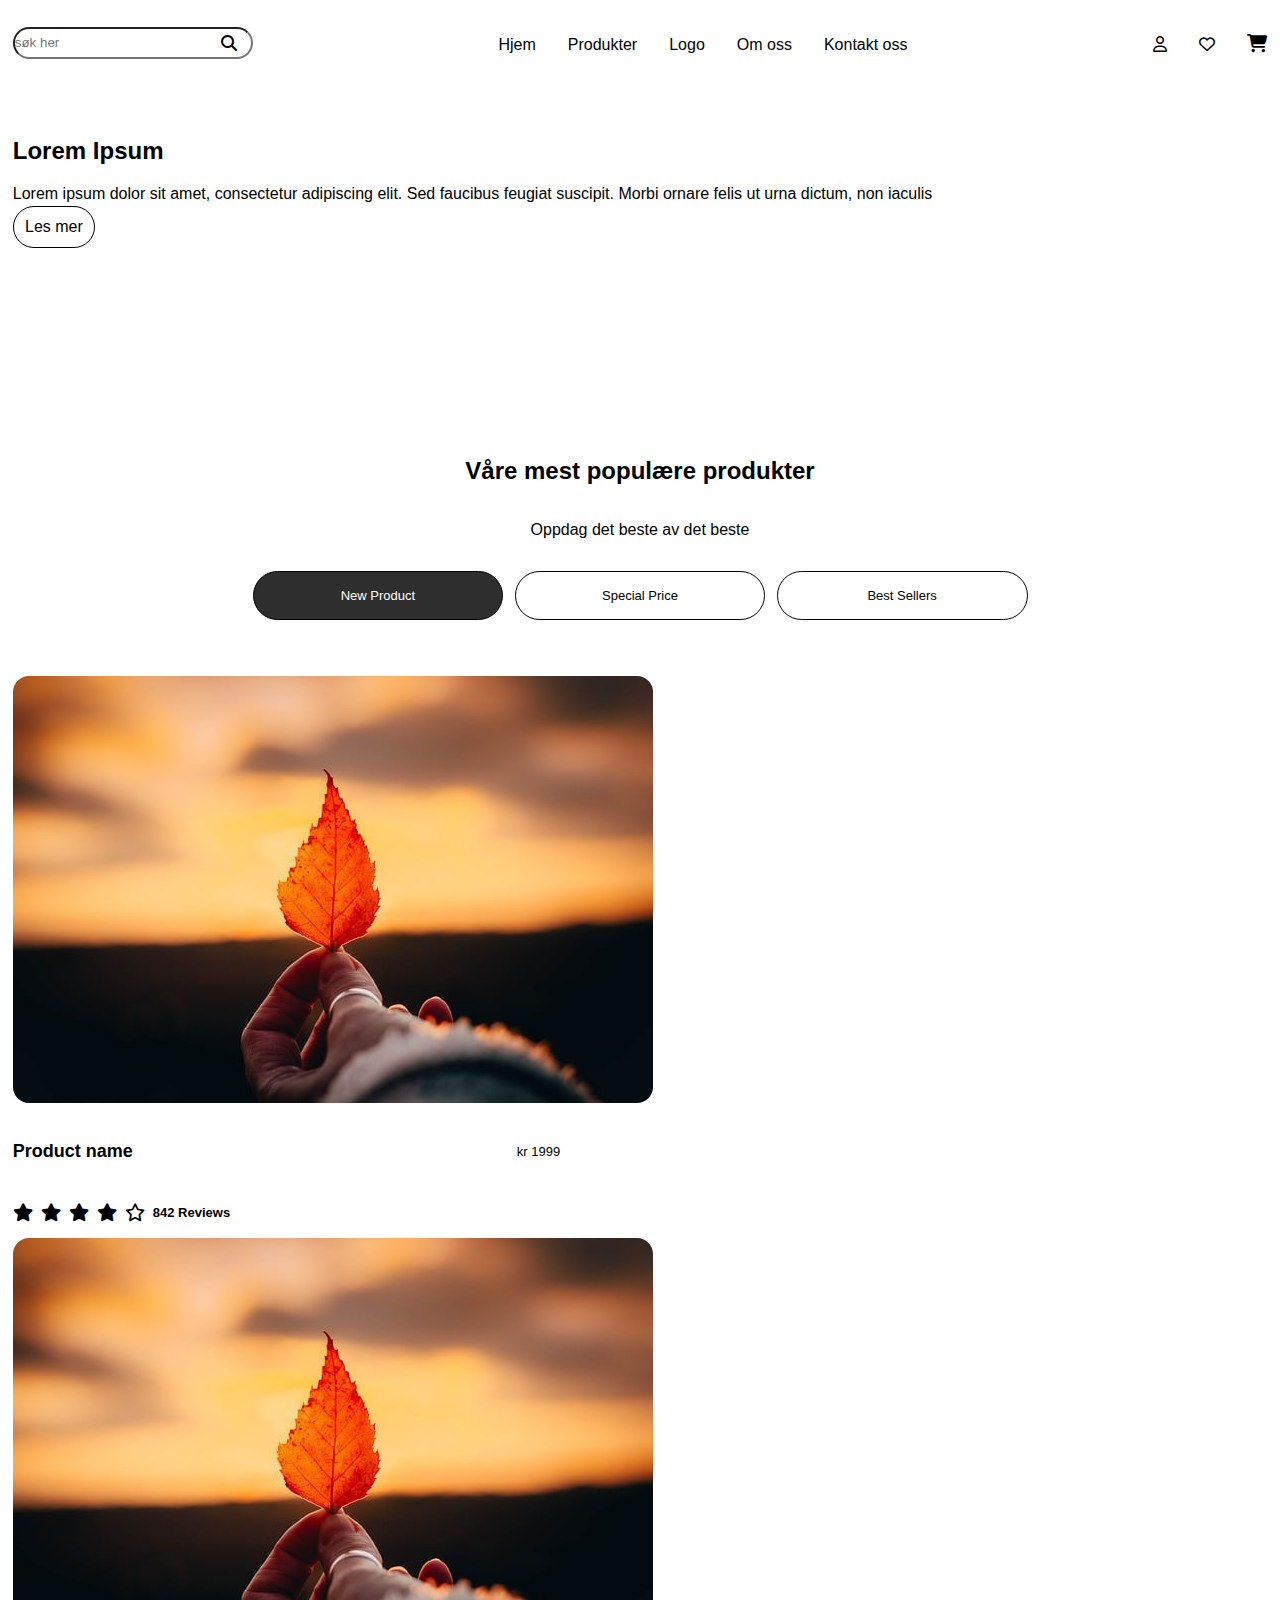
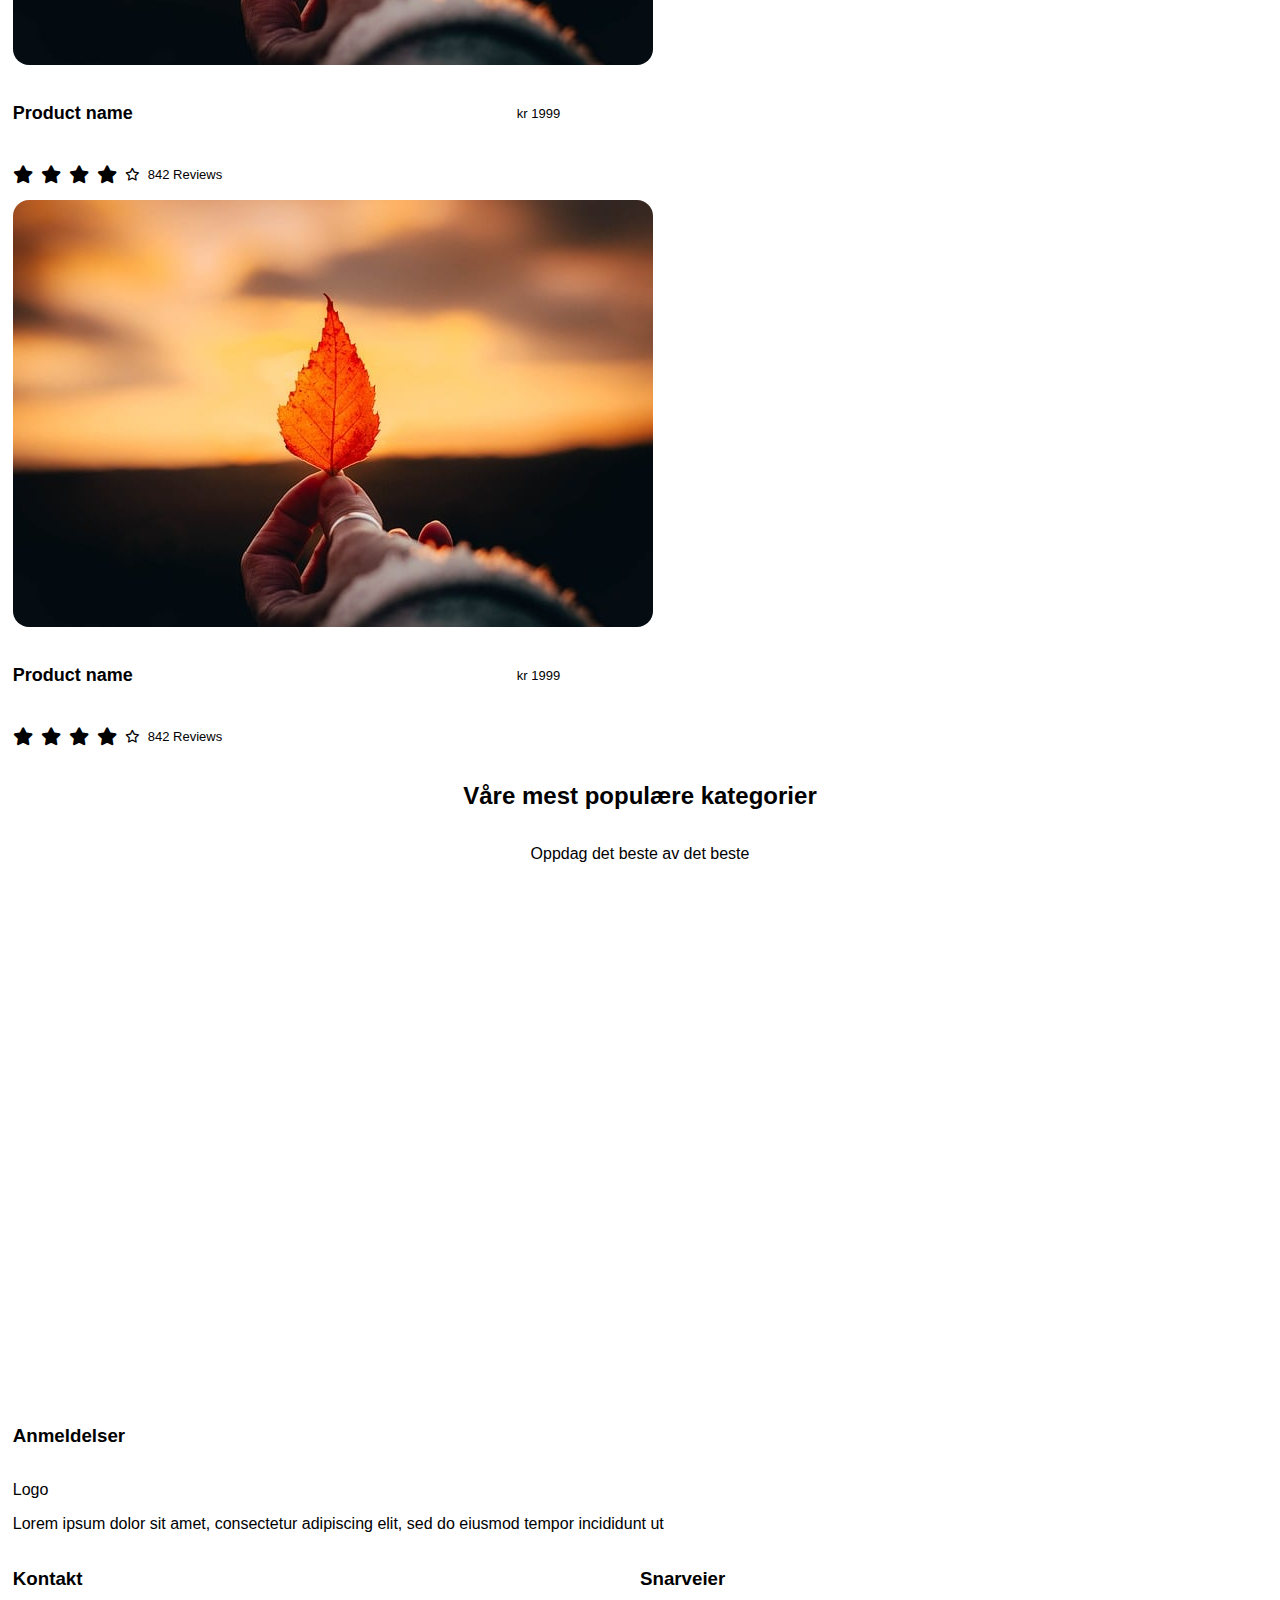
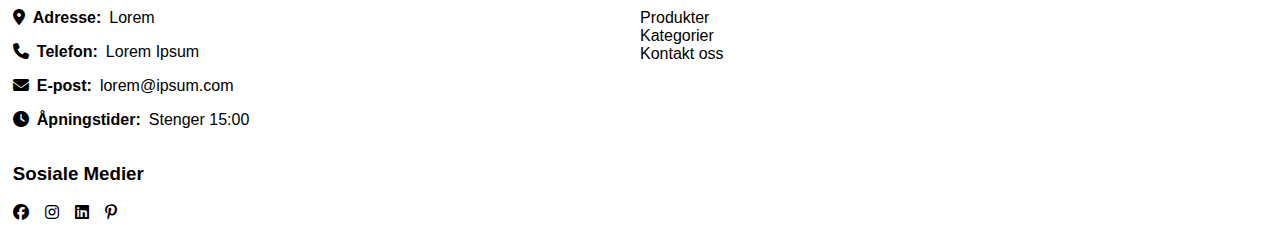
==== index.html @ 6f34252c "dag5" ====
<!DOCTYPE html>
<html lang="en">
    <head>
        <meta charset="UTF-8">
        <meta name="viewport" content="width=device-width, intial-scale=1.0">
        <link rel="stylesheet" href="https://necolas.github.io/normalize.css/8.0.1/normalize.css" type="text/css">
        <link rel="stylesheet" href="ikoner/css/solid.css">
        <link rel="stylesheet" href="ikoner/css/regular.css">
        <link rel="stylesheet" href="ikoner/css/fontawesome.css">
        <link rel="stylesheet" href="ikoner/css/brands.css">
        <link rel="stylesheet" href="css/css.css" type="text/css">
        <title>Lorem Slipsum</title>
    </head>

    <body>
        
            <header>
                <nav>
                    <form>
                        <label>
                            <i class="fa-solid fa-magnifying-glass"></i>
                            <input type="search" placeholder="søk her" id="search">
                        </label>
                    </form>
                    <ul>
                        <li>
                            <a href="index.html">Hjem</a>
                        </li>
                        <li>
                            <a href="product.html">Produkter</a>
                        </li>
                        <li>
                            <a class="logo" href="#">Logo</a>
                        </li>
                        <li>
                            <a href="footer">Om oss</a>
                        </li>
                        <li>
                            <a href="#">Kontakt oss</a>
                        </li>
                    </ul>
                    <ul id="nav-icons">
                        <li><i class="fa-regular fa-user"></i></li>
                        <li><i class="fa-regular fa-heart"></i></li>
                        <li><a href="cart.html"><i id="cart" class="fa-solid fa-cart-shopping"></i></a></li>
                    </ul>
                </nav>
             </header>
            
            <main>
                <section id="banner">
                    <div class="scroll-container">
                        
                        <article id="slider1">
                            <h2>Lorem Ipsum</h2>
                            <p>
                                Lorem ipsum dolor sit amet, consectetur adipiscing elit. Sed faucibus feugiat suscipit. Morbi ornare felis ut urna dictum, non iaculis 
                                
                            </p>
                            <a href="#">Les mer</a>
                        </article>

                        <article id="slider2">
                            <h2>Lorem Ipsum</h2>
                            <p>
                                Lorem ipsum dolor sit amet, consectetur adipiscing elit. Sed faucibus feugiat suscipit. Morbi ornare felis ut urna dictum, non iaculis 
                                
                            </p>
                        </article>

                        
                        <article id="slider3">
                            <h2>Lorem Ipsum</h2>
                            <p>
                                Lorem ipsum dolor sit amet, consectetur adipiscing elit. Sed faucibus feugiat suscipit. Morbi ornare felis ut urna dictum, non iaculis 
                                
                            </p>
                        </article>
                        
                    </div>
                </section>
                    
                        <section id="produkter">
                            <header>
                            <h2>Våre mest populære produkter</h2>
                            <p>Oppdag det beste av det beste</p>
                            
                            <ul>
                                <li id="new-product">New Product</li>
                                <li>Special Price</li>
                                <li>Best Sellers</li>
                        </ul>
                    </header>
                    <article class="product-card">
                        <img src="bilder\leaf.jpg" alt="new product category">
                        <ul class="product-info">
                            <ul class="name-price">
                                <li>
                                    <h3>Product name</h3>
                                </li>
                                <li id="price">
                                    kr 1999
                                </li>
                            </ul>
                            <ul>
                                <li><i class="fa-solid fa-star"></i></li>
                                <li><i class="fa-solid fa-star"></i></li>
                                <li><i class="fa-solid fa-star"></i></li>
                                <li><i class="fa-solid fa-star"></i></li>
                                <li><i class="fa-regular fa-star"></i></li>
                                <li class="bold">842 Reviews</li>
                            </ul>
                           
                        </ul>
                    </article>

                    <article class="product-card">
                        <img src="bilder\leaf.jpg" alt="new product category">
                        <ul class="product-info">
                            <ul class="name-price">
                                <li>
                                    <h3>Product name</h3>
                                </li>
                                <li class="price">
                                    kr 1999
                                </li>
                            </ul>
                            <ul>
                                <li><i class="fa-solid fa-star"></i></li>
                                <li><i class="fa-solid fa-star"></i></li>
                                <li><i class="fa-solid fa-star"></i></li>
                                <li><i class="fa-solid fa-star"></i></li>
                                <li class="fa-regular fa-star"></li>
                                <li>842 Reviews</li>
                            </ul>
                           
                        </ul>
                    </article>
                    <article class="product-card">
                        <img src="bilder\leaf.jpg" alt="new product category">
                        <ul class="product-info">
                            <ul class="name-price">
                                <li>
                                    <h3>Product name</h3>
                                </li>
                                <li>
                                    kr 1999
                                </li>
                            </ul>
                            <ul>
                                <li><i class="fa-solid fa-star"></i></li>
                                <li><i class="fa-solid fa-star"></i></li>
                                <li><i class="fa-solid fa-star"></i></li>
                                <li><i class="fa-solid fa-star"></i></li>
                                <li class="fa-regular fa-star"></li>
                                <li>842 Reviews</li>
                            </ul>
                           
                        </ul>
                    </article>


                </section>

             
            </section>

            


                <section id="kategorier">
                    <h2>Våre mest populære kategorier</h2>
                    <p>Oppdag det beste av det beste</p>
                    
                    <article id="category1">
                        <h3>CATEGORY1</h3>
                    </article>
                        
                    <article id="category2">
                        <h3>CATEGORY2</h3>
                    </article>
                        
                    <article id="category3">
                        <h3>CATEGORY3</h3> 
                    </article>
                    
                    <article id="category4">
                        <h3>CATEGORY4</h3>
                    </article>

                    
                        
                    <article id="category5">
                        <h3>CATEGORY5</h3>
                    </article>


                </section>
            </main>
            
            <aside id="Anmeldelser">
                <h3>Anmeldelser</h3>
                
            </aside>


            <footer  id="footer">
                <section class="logo">
                    <p >Logo</p>
                    <p>Lorem ipsum dolor sit amet, consectetur adipiscing elit, sed do eiusmod tempor incididunt ut</p>
                </section>


                <section id="tilgang">
                    <h3>Kontakt</h3>
                    <ul>
                        <li><i class="fa-solid fa-location-dot"></i></li>
                        <li class="bold">Adresse:</li>
                        <li>Lorem</li>
                    </ul>
                    
                    
                    <ul>
                        <li><i class="fa-solid fa-phone"></i></li>
                        <li class="bold">Telefon:</li>
                        <li>Lorem Ipsum</li>
                    </ul>

                    <ul>
                        <li><i class="fa-solid fa-envelope"></i></li>
                        <li class="bold">E-post:</li>
                        <li>lorem@ipsum.com</li>
                    </ul>
                    
                    <ul>
                        <li><i class="fa-solid fa-clock"></i></li>
                        <li class="bold">Åpningstider:</li>
                        <li>Stenger 15:00</li>
                    </ul>
                </section>
                    
                
            

                <section>
                    <h3>Snarveier</h3>
                    <ul>
                        <li>Produkter</li>
                        <li>Kategorier</li>
                        <li>Kontakt oss</li>
                    </ul>
                </section>
                





                <section id="some">
                    <h3>Sosiale Medier</h3>
                    <ul>
                        <li><i class="fa-brands fa-facebook"></i></li>
                        <li><i class="fa-brands fa-instagram"></i></li>
                        <li><i class="fa-brands fa-linkedin"></i></li>
                        <li><i class="fa-brands fa-pinterest-p"></i></li>
                    </ul>
                </section>
            </footer>
        
    </body>


</html>
---- ikoner/css/solid.css ----
/*!
 * Font Awesome Free 6.6.0 by @fontawesome - https://fontawesome.com
 * License - https://fontawesome.com/license/free (Icons: CC BY 4.0, Fonts: SIL OFL 1.1, Code: MIT License)
 * Copyright 2024 Fonticons, Inc.
 */
:root, :host {
  --fa-style-family-classic: "Font Awesome 6 Free";
  --fa-font-solid: normal 900 1em/1 "Font Awesome 6 Free";
}

@font-face {
  font-family: "Font Awesome 6 Free";
  font-style: normal;
  font-weight: 900;
  font-display: block;
  src: url("../webfonts/fa-solid-900.woff2") format("woff2"), url("../webfonts/fa-solid-900.ttf") format("truetype");
}
.fas,
.fa-solid {
  font-weight: 900;
}/*# sourceMappingURL=solid.css.map */
---- ikoner/css/regular.css ----
/*!
 * Font Awesome Free 6.6.0 by @fontawesome - https://fontawesome.com
 * License - https://fontawesome.com/license/free (Icons: CC BY 4.0, Fonts: SIL OFL 1.1, Code: MIT License)
 * Copyright 2024 Fonticons, Inc.
 */
:root, :host {
  --fa-style-family-classic: "Font Awesome 6 Free";
  --fa-font-regular: normal 400 1em/1 "Font Awesome 6 Free";
}

@font-face {
  font-family: "Font Awesome 6 Free";
  font-style: normal;
  font-weight: 400;
  font-display: block;
  src: url("../webfonts/fa-regular-400.woff2") format("woff2"), url("../webfonts/fa-regular-400.ttf") format("truetype");
}
.far,
.fa-regular {
  font-weight: 400;
}/*# sourceMappingURL=regular.css.map */
---- ikoner/css/brands.css ----
/*!
 * Font Awesome Free 6.6.0 by @fontawesome - https://fontawesome.com
 * License - https://fontawesome.com/license/free (Icons: CC BY 4.0, Fonts: SIL OFL 1.1, Code: MIT License)
 * Copyright 2024 Fonticons, Inc.
 */
:root, :host {
  --fa-style-family-brands: "Font Awesome 6 Brands";
  --fa-font-brands: normal 400 1em/1 "Font Awesome 6 Brands";
}

@font-face {
  font-family: "Font Awesome 6 Brands";
  font-style: normal;
  font-weight: 400;
  font-display: block;
  src: url("../webfonts/fa-brands-400.woff2") format("woff2"), url("../webfonts/fa-brands-400.ttf") format("truetype");
}
.fab,
.fa-brands {
  font-weight: 400;
}

.fa-monero:before {
  content: "\f3d0";
}

.fa-hooli:before {
  content: "\f427";
}

.fa-yelp:before {
  content: "\f1e9";
}

.fa-cc-visa:before {
  content: "\f1f0";
}

.fa-lastfm:before {
  content: "\f202";
}

.fa-shopware:before {
  content: "\f5b5";
}

.fa-creative-commons-nc:before {
  content: "\f4e8";
}

.fa-aws:before {
  content: "\f375";
}

.fa-redhat:before {
  content: "\f7bc";
}

.fa-yoast:before {
  content: "\f2b1";
}

.fa-cloudflare:before {
  content: "\e07d";
}

.fa-ups:before {
  content: "\f7e0";
}

.fa-pixiv:before {
  content: "\e640";
}

.fa-wpexplorer:before {
  content: "\f2de";
}

.fa-dyalog:before {
  content: "\f399";
}

.fa-bity:before {
  content: "\f37a";
}

.fa-stackpath:before {
  content: "\f842";
}

.fa-buysellads:before {
  content: "\f20d";
}

.fa-first-order:before {
  content: "\f2b0";
}

.fa-modx:before {
  content: "\f285";
}

.fa-guilded:before {
  content: "\e07e";
}

.fa-vnv:before {
  content: "\f40b";
}

.fa-square-js:before {
  content: "\f3b9";
}

.fa-js-square:before {
  content: "\f3b9";
}

.fa-microsoft:before {
  content: "\f3ca";
}

.fa-qq:before {
  content: "\f1d6";
}

.fa-orcid:before {
  content: "\f8d2";
}

.fa-java:before {
  content: "\f4e4";
}

.fa-invision:before {
  content: "\f7b0";
}

.fa-creative-commons-pd-alt:before {
  content: "\f4ed";
}

.fa-centercode:before {
  content: "\f380";
}

.fa-glide-g:before {
  content: "\f2a6";
}

.fa-drupal:before {
  content: "\f1a9";
}

.fa-jxl:before {
  content: "\e67b";
}

.fa-dart-lang:before {
  content: "\e693";
}

.fa-hire-a-helper:before {
  content: "\f3b0";
}

.fa-creative-commons-by:before {
  content: "\f4e7";
}

.fa-unity:before {
  content: "\e049";
}

.fa-whmcs:before {
  content: "\f40d";
}

.fa-rocketchat:before {
  content: "\f3e8";
}

.fa-vk:before {
  content: "\f189";
}

.fa-untappd:before {
  content: "\f405";
}

.fa-mailchimp:before {
  content: "\f59e";
}

.fa-css3-alt:before {
  content: "\f38b";
}

.fa-square-reddit:before {
  content: "\f1a2";
}

.fa-reddit-square:before {
  content: "\f1a2";
}

.fa-vimeo-v:before {
  content: "\f27d";
}

.fa-contao:before {
  content: "\f26d";
}

.fa-square-font-awesome:before {
  content: "\e5ad";
}

.fa-deskpro:before {
  content: "\f38f";
}

.fa-brave:before {
  content: "\e63c";
}

.fa-sistrix:before {
  content: "\f3ee";
}

.fa-square-instagram:before {
  content: "\e055";
}

.fa-instagram-square:before {
  content: "\e055";
}

.fa-battle-net:before {
  content: "\f835";
}

.fa-the-red-yeti:before {
  content: "\f69d";
}

.fa-square-hacker-news:before {
  content: "\f3af";
}

.fa-hacker-news-square:before {
  content: "\f3af";
}

.fa-edge:before {
  content: "\f282";
}

.fa-threads:before {
  content: "\e618";
}

.fa-napster:before {
  content: "\f3d2";
}

.fa-square-snapchat:before {
  content: "\f2ad";
}

.fa-snapchat-square:before {
  content: "\f2ad";
}

.fa-google-plus-g:before {
  content: "\f0d5";
}

.fa-artstation:before {
  content: "\f77a";
}

.fa-markdown:before {
  content: "\f60f";
}

.fa-sourcetree:before {
  content: "\f7d3";
}

.fa-google-plus:before {
  content: "\f2b3";
}

.fa-diaspora:before {
  content: "\f791";
}

.fa-foursquare:before {
  content: "\f180";
}

.fa-stack-overflow:before {
  content: "\f16c";
}

.fa-github-alt:before {
  content: "\f113";
}

.fa-phoenix-squadron:before {
  content: "\f511";
}

.fa-pagelines:before {
  content: "\f18c";
}

.fa-algolia:before {
  content: "\f36c";
}

.fa-red-river:before {
  content: "\f3e3";
}

.fa-creative-commons-sa:before {
  content: "\f4ef";
}

.fa-safari:before {
  content: "\f267";
}

.fa-google:before {
  content: "\f1a0";
}

.fa-square-font-awesome-stroke:before {
  content: "\f35c";
}

.fa-font-awesome-alt:before {
  content: "\f35c";
}

.fa-atlassian:before {
  content: "\f77b";
}

.fa-linkedin-in:before {
  content: "\f0e1";
}

.fa-digital-ocean:before {
  content: "\f391";
}

.fa-nimblr:before {
  content: "\f5a8";
}

.fa-chromecast:before {
  content: "\f838";
}

.fa-evernote:before {
  content: "\f839";
}

.fa-hacker-news:before {
  content: "\f1d4";
}

.fa-creative-commons-sampling:before {
  content: "\f4f0";
}

.fa-adversal:before {
  content: "\f36a";
}

.fa-creative-commons:before {
  content: "\f25e";
}

.fa-watchman-monitoring:before {
  content: "\e087";
}

.fa-fonticons:before {
  content: "\f280";
}

.fa-weixin:before {
  content: "\f1d7";
}

.fa-shirtsinbulk:before {
  content: "\f214";
}

.fa-codepen:before {
  content: "\f1cb";
}

.fa-git-alt:before {
  content: "\f841";
}

.fa-lyft:before {
  content: "\f3c3";
}

.fa-rev:before {
  content: "\f5b2";
}

.fa-windows:before {
  content: "\f17a";
}

.fa-wizards-of-the-coast:before {
  content: "\f730";
}

.fa-square-viadeo:before {
  content: "\f2aa";
}

.fa-viadeo-square:before {
  content: "\f2aa";
}

.fa-meetup:before {
  content: "\f2e0";
}

.fa-centos:before {
  content: "\f789";
}

.fa-adn:before {
  content: "\f170";
}

.fa-cloudsmith:before {
  content: "\f384";
}

.fa-opensuse:before {
  content: "\e62b";
}

.fa-pied-piper-alt:before {
  content: "\f1a8";
}

.fa-square-dribbble:before {
  content: "\f397";
}

.fa-dribbble-square:before {
  content: "\f397";
}

.fa-codiepie:before {
  content: "\f284";
}

.fa-node:before {
  content: "\f419";
}

.fa-mix:before {
  content: "\f3cb";
}

.fa-steam:before {
  content: "\f1b6";
}

.fa-cc-apple-pay:before {
  content: "\f416";
}

.fa-scribd:before {
  content: "\f28a";
}

.fa-debian:before {
  content: "\e60b";
}

.fa-openid:before {
  content: "\f19b";
}

.fa-instalod:before {
  content: "\e081";
}

.fa-expeditedssl:before {
  content: "\f23e";
}

.fa-sellcast:before {
  content: "\f2da";
}

.fa-square-twitter:before {
  content: "\f081";
}

.fa-twitter-square:before {
  content: "\f081";
}

.fa-r-project:before {
  content: "\f4f7";
}

.fa-delicious:before {
  content: "\f1a5";
}

.fa-freebsd:before {
  content: "\f3a4";
}

.fa-vuejs:before {
  content: "\f41f";
}

.fa-accusoft:before {
  content: "\f369";
}

.fa-ioxhost:before {
  content: "\f208";
}

.fa-fonticons-fi:before {
  content: "\f3a2";
}

.fa-app-store:before {
  content: "\f36f";
}

.fa-cc-mastercard:before {
  content: "\f1f1";
}

.fa-itunes-note:before {
  content: "\f3b5";
}

.fa-golang:before {
  content: "\e40f";
}

.fa-kickstarter:before {
  content: "\f3bb";
}

.fa-square-kickstarter:before {
  content: "\f3bb";
}

.fa-grav:before {
  content: "\f2d6";
}

.fa-weibo:before {
  content: "\f18a";
}

.fa-uncharted:before {
  content: "\e084";
}

.fa-firstdraft:before {
  content: "\f3a1";
}

.fa-square-youtube:before {
  content: "\f431";
}

.fa-youtube-square:before {
  content: "\f431";
}

.fa-wikipedia-w:before {
  content: "\f266";
}

.fa-wpressr:before {
  content: "\f3e4";
}

.fa-rendact:before {
  content: "\f3e4";
}

.fa-angellist:before {
  content: "\f209";
}

.fa-galactic-republic:before {
  content: "\f50c";
}

.fa-nfc-directional:before {
  content: "\e530";
}

.fa-skype:before {
  content: "\f17e";
}

.fa-joget:before {
  content: "\f3b7";
}

.fa-fedora:before {
  content: "\f798";
}

.fa-stripe-s:before {
  content: "\f42a";
}

.fa-meta:before {
  content: "\e49b";
}

.fa-laravel:before {
  content: "\f3bd";
}

.fa-hotjar:before {
  content: "\f3b1";
}

.fa-bluetooth-b:before {
  content: "\f294";
}

.fa-square-letterboxd:before {
  content: "\e62e";
}

.fa-sticker-mule:before {
  content: "\f3f7";
}

.fa-creative-commons-zero:before {
  content: "\f4f3";
}

.fa-hips:before {
  content: "\f452";
}

.fa-behance:before {
  content: "\f1b4";
}

.fa-reddit:before {
  content: "\f1a1";
}

.fa-discord:before {
  content: "\f392";
}

.fa-chrome:before {
  content: "\f268";
}

.fa-app-store-ios:before {
  content: "\f370";
}

.fa-cc-discover:before {
  content: "\f1f2";
}

.fa-wpbeginner:before {
  content: "\f297";
}

.fa-confluence:before {
  content: "\f78d";
}

.fa-shoelace:before {
  content: "\e60c";
}

.fa-mdb:before {
  content: "\f8ca";
}

.fa-dochub:before {
  content: "\f394";
}

.fa-accessible-icon:before {
  content: "\f368";
}

.fa-ebay:before {
  content: "\f4f4";
}

.fa-amazon:before {
  content: "\f270";
}

.fa-unsplash:before {
  content: "\e07c";
}

.fa-yarn:before {
  content: "\f7e3";
}

.fa-square-steam:before {
  content: "\f1b7";
}

.fa-steam-square:before {
  content: "\f1b7";
}

.fa-500px:before {
  content: "\f26e";
}

.fa-square-vimeo:before {
  content: "\f194";
}

.fa-vimeo-square:before {
  content: "\f194";
}

.fa-asymmetrik:before {
  content: "\f372";
}

.fa-font-awesome:before {
  content: "\f2b4";
}

.fa-font-awesome-flag:before {
  content: "\f2b4";
}

.fa-font-awesome-logo-full:before {
  content: "\f2b4";
}

.fa-gratipay:before {
  content: "\f184";
}

.fa-apple:before {
  content: "\f179";
}

.fa-hive:before {
  content: "\e07f";
}

.fa-gitkraken:before {
  content: "\f3a6";
}

.fa-keybase:before {
  content: "\f4f5";
}

.fa-apple-pay:before {
  content: "\f415";
}

.fa-padlet:before {
  content: "\e4a0";
}

.fa-amazon-pay:before {
  content: "\f42c";
}

.fa-square-github:before {
  content: "\f092";
}

.fa-github-square:before {
  content: "\f092";
}

.fa-stumbleupon:before {
  content: "\f1a4";
}

.fa-fedex:before {
  content: "\f797";
}

.fa-phoenix-framework:before {
  content: "\f3dc";
}

.fa-shopify:before {
  content: "\e057";
}

.fa-neos:before {
  content: "\f612";
}

.fa-square-threads:before {
  content: "\e619";
}

.fa-hackerrank:before {
  content: "\f5f7";
}

.fa-researchgate:before {
  content: "\f4f8";
}

.fa-swift:before {
  content: "\f8e1";
}

.fa-angular:before {
  content: "\f420";
}

.fa-speakap:before {
  content: "\f3f3";
}

.fa-angrycreative:before {
  content: "\f36e";
}

.fa-y-combinator:before {
  content: "\f23b";
}

.fa-empire:before {
  content: "\f1d1";
}

.fa-envira:before {
  content: "\f299";
}

.fa-google-scholar:before {
  content: "\e63b";
}

.fa-square-gitlab:before {
  content: "\e5ae";
}

.fa-gitlab-square:before {
  content: "\e5ae";
}

.fa-studiovinari:before {
  content: "\f3f8";
}

.fa-pied-piper:before {
  content: "\f2ae";
}

.fa-wordpress:before {
  content: "\f19a";
}

.fa-product-hunt:before {
  content: "\f288";
}

.fa-firefox:before {
  content: "\f269";
}

.fa-linode:before {
  content: "\f2b8";
}

.fa-goodreads:before {
  content: "\f3a8";
}

.fa-square-odnoklassniki:before {
  content: "\f264";
}

.fa-odnoklassniki-square:before {
  content: "\f264";
}

.fa-jsfiddle:before {
  content: "\f1cc";
}

.fa-sith:before {
  content: "\f512";
}

.fa-themeisle:before {
  content: "\f2b2";
}

.fa-page4:before {
  content: "\f3d7";
}

.fa-hashnode:before {
  content: "\e499";
}

.fa-react:before {
  content: "\f41b";
}

.fa-cc-paypal:before {
  content: "\f1f4";
}

.fa-squarespace:before {
  content: "\f5be";
}

.fa-cc-stripe:before {
  content: "\f1f5";
}

.fa-creative-commons-share:before {
  content: "\f4f2";
}

.fa-bitcoin:before {
  content: "\f379";
}

.fa-keycdn:before {
  content: "\f3ba";
}

.fa-opera:before {
  content: "\f26a";
}

.fa-itch-io:before {
  content: "\f83a";
}

.fa-umbraco:before {
  content: "\f8e8";
}

.fa-galactic-senate:before {
  content: "\f50d";
}

.fa-ubuntu:before {
  content: "\f7df";
}

.fa-draft2digital:before {
  content: "\f396";
}

.fa-stripe:before {
  content: "\f429";
}

.fa-houzz:before {
  content: "\f27c";
}

.fa-gg:before {
  content: "\f260";
}

.fa-dhl:before {
  content: "\f790";
}

.fa-square-pinterest:before {
  content: "\f0d3";
}

.fa-pinterest-square:before {
  content: "\f0d3";
}

.fa-xing:before {
  content: "\f168";
}

.fa-blackberry:before {
  content: "\f37b";
}

.fa-creative-commons-pd:before {
  content: "\f4ec";
}

.fa-playstation:before {
  content: "\f3df";
}

.fa-quinscape:before {
  content: "\f459";
}

.fa-less:before {
  content: "\f41d";
}

.fa-blogger-b:before {
  content: "\f37d";
}

.fa-opencart:before {
  content: "\f23d";
}

.fa-vine:before {
  content: "\f1ca";
}

.fa-signal-messenger:before {
  content: "\e663";
}

.fa-paypal:before {
  content: "\f1ed";
}

.fa-gitlab:before {
  content: "\f296";
}

.fa-typo3:before {
  content: "\f42b";
}

.fa-reddit-alien:before {
  content: "\f281";
}

.fa-yahoo:before {
  content: "\f19e";
}

.fa-dailymotion:before {
  content: "\e052";
}

.fa-affiliatetheme:before {
  content: "\f36b";
}

.fa-pied-piper-pp:before {
  content: "\f1a7";
}

.fa-bootstrap:before {
  content: "\f836";
}

.fa-odnoklassniki:before {
  content: "\f263";
}

.fa-nfc-symbol:before {
  content: "\e531";
}

.fa-mintbit:before {
  content: "\e62f";
}

.fa-ethereum:before {
  content: "\f42e";
}

.fa-speaker-deck:before {
  content: "\f83c";
}

.fa-creative-commons-nc-eu:before {
  content: "\f4e9";
}

.fa-patreon:before {
  content: "\f3d9";
}

.fa-avianex:before {
  content: "\f374";
}

.fa-ello:before {
  content: "\f5f1";
}

.fa-gofore:before {
  content: "\f3a7";
}

.fa-bimobject:before {
  content: "\f378";
}

.fa-brave-reverse:before {
  content: "\e63d";
}

.fa-facebook-f:before {
  content: "\f39e";
}

.fa-square-google-plus:before {
  content: "\f0d4";
}

.fa-google-plus-square:before {
  content: "\f0d4";
}

.fa-web-awesome:before {
  content: "\e682";
}

.fa-mandalorian:before {
  content: "\f50f";
}

.fa-first-order-alt:before {
  content: "\f50a";
}

.fa-osi:before {
  content: "\f41a";
}

.fa-google-wallet:before {
  content: "\f1ee";
}

.fa-d-and-d-beyond:before {
  content: "\f6ca";
}

.fa-periscope:before {
  content: "\f3da";
}

.fa-fulcrum:before {
  content: "\f50b";
}

.fa-cloudscale:before {
  content: "\f383";
}

.fa-forumbee:before {
  content: "\f211";
}

.fa-mizuni:before {
  content: "\f3cc";
}

.fa-schlix:before {
  content: "\f3ea";
}

.fa-square-xing:before {
  content: "\f169";
}

.fa-xing-square:before {
  content: "\f169";
}

.fa-bandcamp:before {
  content: "\f2d5";
}

.fa-wpforms:before {
  content: "\f298";
}

.fa-cloudversify:before {
  content: "\f385";
}

.fa-usps:before {
  content: "\f7e1";
}

.fa-megaport:before {
  content: "\f5a3";
}

.fa-magento:before {
  content: "\f3c4";
}

.fa-spotify:before {
  content: "\f1bc";
}

.fa-optin-monster:before {
  content: "\f23c";
}

.fa-fly:before {
  content: "\f417";
}

.fa-aviato:before {
  content: "\f421";
}

.fa-itunes:before {
  content: "\f3b4";
}

.fa-cuttlefish:before {
  content: "\f38c";
}

.fa-blogger:before {
  content: "\f37c";
}

.fa-flickr:before {
  content: "\f16e";
}

.fa-viber:before {
  content: "\f409";
}

.fa-soundcloud:before {
  content: "\f1be";
}

.fa-digg:before {
  content: "\f1a6";
}

.fa-tencent-weibo:before {
  content: "\f1d5";
}

.fa-letterboxd:before {
  content: "\e62d";
}

.fa-symfony:before {
  content: "\f83d";
}

.fa-maxcdn:before {
  content: "\f136";
}

.fa-etsy:before {
  content: "\f2d7";
}

.fa-facebook-messenger:before {
  content: "\f39f";
}

.fa-audible:before {
  content: "\f373";
}

.fa-think-peaks:before {
  content: "\f731";
}

.fa-bilibili:before {
  content: "\e3d9";
}

.fa-erlang:before {
  content: "\f39d";
}

.fa-x-twitter:before {
  content: "\e61b";
}

.fa-cotton-bureau:before {
  content: "\f89e";
}

.fa-dashcube:before {
  content: "\f210";
}

.fa-42-group:before {
  content: "\e080";
}

.fa-innosoft:before {
  content: "\e080";
}

.fa-stack-exchange:before {
  content: "\f18d";
}

.fa-elementor:before {
  content: "\f430";
}

.fa-square-pied-piper:before {
  content: "\e01e";
}

.fa-pied-piper-square:before {
  content: "\e01e";
}

.fa-creative-commons-nd:before {
  content: "\f4eb";
}

.fa-palfed:before {
  content: "\f3d8";
}

.fa-superpowers:before {
  content: "\f2dd";
}

.fa-resolving:before {
  content: "\f3e7";
}

.fa-xbox:before {
  content: "\f412";
}

.fa-square-web-awesome-stroke:before {
  content: "\e684";
}

.fa-searchengin:before {
  content: "\f3eb";
}

.fa-tiktok:before {
  content: "\e07b";
}

.fa-square-facebook:before {
  content: "\f082";
}

.fa-facebook-square:before {
  content: "\f082";
}

.fa-renren:before {
  content: "\f18b";
}

.fa-linux:before {
  content: "\f17c";
}

.fa-glide:before {
  content: "\f2a5";
}

.fa-linkedin:before {
  content: "\f08c";
}

.fa-hubspot:before {
  content: "\f3b2";
}

.fa-deploydog:before {
  content: "\f38e";
}

.fa-twitch:before {
  content: "\f1e8";
}

.fa-flutter:before {
  content: "\e694";
}

.fa-ravelry:before {
  content: "\f2d9";
}

.fa-mixer:before {
  content: "\e056";
}

.fa-square-lastfm:before {
  content: "\f203";
}

.fa-lastfm-square:before {
  content: "\f203";
}

.fa-vimeo:before {
  content: "\f40a";
}

.fa-mendeley:before {
  content: "\f7b3";
}

.fa-uniregistry:before {
  content: "\f404";
}

.fa-figma:before {
  content: "\f799";
}

.fa-creative-commons-remix:before {
  content: "\f4ee";
}

.fa-cc-amazon-pay:before {
  content: "\f42d";
}

.fa-dropbox:before {
  content: "\f16b";
}

.fa-instagram:before {
  content: "\f16d";
}

.fa-cmplid:before {
  content: "\e360";
}

.fa-upwork:before {
  content: "\e641";
}

.fa-facebook:before {
  content: "\f09a";
}

.fa-gripfire:before {
  content: "\f3ac";
}

.fa-jedi-order:before {
  content: "\f50e";
}

.fa-uikit:before {
  content: "\f403";
}

.fa-fort-awesome-alt:before {
  content: "\f3a3";
}

.fa-phabricator:before {
  content: "\f3db";
}

.fa-ussunnah:before {
  content: "\f407";
}

.fa-earlybirds:before {
  content: "\f39a";
}

.fa-trade-federation:before {
  content: "\f513";
}

.fa-autoprefixer:before {
  content: "\f41c";
}

.fa-whatsapp:before {
  content: "\f232";
}

.fa-square-upwork:before {
  content: "\e67c";
}

.fa-slideshare:before {
  content: "\f1e7";
}

.fa-google-play:before {
  content: "\f3ab";
}

.fa-viadeo:before {
  content: "\f2a9";
}

.fa-line:before {
  content: "\f3c0";
}

.fa-google-drive:before {
  content: "\f3aa";
}

.fa-servicestack:before {
  content: "\f3ec";
}

.fa-simplybuilt:before {
  content: "\f215";
}

.fa-bitbucket:before {
  content: "\f171";
}

.fa-imdb:before {
  content: "\f2d8";
}

.fa-deezer:before {
  content: "\e077";
}

.fa-raspberry-pi:before {
  content: "\f7bb";
}

.fa-jira:before {
  content: "\f7b1";
}

.fa-docker:before {
  content: "\f395";
}

.fa-screenpal:before {
  content: "\e570";
}

.fa-bluetooth:before {
  content: "\f293";
}

.fa-gitter:before {
  content: "\f426";
}

.fa-d-and-d:before {
  content: "\f38d";
}

.fa-microblog:before {
  content: "\e01a";
}

.fa-cc-diners-club:before {
  content: "\f24c";
}

.fa-gg-circle:before {
  content: "\f261";
}

.fa-pied-piper-hat:before {
  content: "\f4e5";
}

.fa-kickstarter-k:before {
  content: "\f3bc";
}

.fa-yandex:before {
  content: "\f413";
}

.fa-readme:before {
  content: "\f4d5";
}

.fa-html5:before {
  content: "\f13b";
}

.fa-sellsy:before {
  content: "\f213";
}

.fa-square-web-awesome:before {
  content: "\e683";
}

.fa-sass:before {
  content: "\f41e";
}

.fa-wirsindhandwerk:before {
  content: "\e2d0";
}

.fa-wsh:before {
  content: "\e2d0";
}

.fa-buromobelexperte:before {
  content: "\f37f";
}

.fa-salesforce:before {
  content: "\f83b";
}

.fa-octopus-deploy:before {
  content: "\e082";
}

.fa-medapps:before {
  content: "\f3c6";
}

.fa-ns8:before {
  content: "\f3d5";
}

.fa-pinterest-p:before {
  content: "\f231";
}

.fa-apper:before {
  content: "\f371";
}

.fa-fort-awesome:before {
  content: "\f286";
}

.fa-waze:before {
  content: "\f83f";
}

.fa-bluesky:before {
  content: "\e671";
}

.fa-cc-jcb:before {
  content: "\f24b";
}

.fa-snapchat:before {
  content: "\f2ab";
}

.fa-snapchat-ghost:before {
  content: "\f2ab";
}

.fa-fantasy-flight-games:before {
  content: "\f6dc";
}

.fa-rust:before {
  content: "\e07a";
}

.fa-wix:before {
  content: "\f5cf";
}

.fa-square-behance:before {
  content: "\f1b5";
}

.fa-behance-square:before {
  content: "\f1b5";
}

.fa-supple:before {
  content: "\f3f9";
}

.fa-webflow:before {
  content: "\e65c";
}

.fa-rebel:before {
  content: "\f1d0";
}

.fa-css3:before {
  content: "\f13c";
}

.fa-staylinked:before {
  content: "\f3f5";
}

.fa-kaggle:before {
  content: "\f5fa";
}

.fa-space-awesome:before {
  content: "\e5ac";
}

.fa-deviantart:before {
  content: "\f1bd";
}

.fa-cpanel:before {
  content: "\f388";
}

.fa-goodreads-g:before {
  content: "\f3a9";
}

.fa-square-git:before {
  content: "\f1d2";
}

.fa-git-square:before {
  content: "\f1d2";
}

.fa-square-tumblr:before {
  content: "\f174";
}

.fa-tumblr-square:before {
  content: "\f174";
}

.fa-trello:before {
  content: "\f181";
}

.fa-creative-commons-nc-jp:before {
  content: "\f4ea";
}

.fa-get-pocket:before {
  content: "\f265";
}

.fa-perbyte:before {
  content: "\e083";
}

.fa-grunt:before {
  content: "\f3ad";
}

.fa-weebly:before {
  content: "\f5cc";
}

.fa-connectdevelop:before {
  content: "\f20e";
}

.fa-leanpub:before {
  content: "\f212";
}

.fa-black-tie:before {
  content: "\f27e";
}

.fa-themeco:before {
  content: "\f5c6";
}

.fa-python:before {
  content: "\f3e2";
}

.fa-android:before {
  content: "\f17b";
}

.fa-bots:before {
  content: "\e340";
}

.fa-free-code-camp:before {
  content: "\f2c5";
}

.fa-hornbill:before {
  content: "\f592";
}

.fa-js:before {
  content: "\f3b8";
}

.fa-ideal:before {
  content: "\e013";
}

.fa-git:before {
  content: "\f1d3";
}

.fa-dev:before {
  content: "\f6cc";
}

.fa-sketch:before {
  content: "\f7c6";
}

.fa-yandex-international:before {
  content: "\f414";
}

.fa-cc-amex:before {
  content: "\f1f3";
}

.fa-uber:before {
  content: "\f402";
}

.fa-github:before {
  content: "\f09b";
}

.fa-php:before {
  content: "\f457";
}

.fa-alipay:before {
  content: "\f642";
}

.fa-youtube:before {
  content: "\f167";
}

.fa-skyatlas:before {
  content: "\f216";
}

.fa-firefox-browser:before {
  content: "\e007";
}

.fa-replyd:before {
  content: "\f3e6";
}

.fa-suse:before {
  content: "\f7d6";
}

.fa-jenkins:before {
  content: "\f3b6";
}

.fa-twitter:before {
  content: "\f099";
}

.fa-rockrms:before {
  content: "\f3e9";
}

.fa-pinterest:before {
  content: "\f0d2";
}

.fa-buffer:before {
  content: "\f837";
}

.fa-npm:before {
  content: "\f3d4";
}

.fa-yammer:before {
  content: "\f840";
}

.fa-btc:before {
  content: "\f15a";
}

.fa-dribbble:before {
  content: "\f17d";
}

.fa-stumbleupon-circle:before {
  content: "\f1a3";
}

.fa-internet-explorer:before {
  content: "\f26b";
}

.fa-stubber:before {
  content: "\e5c7";
}

.fa-telegram:before {
  content: "\f2c6";
}

.fa-telegram-plane:before {
  content: "\f2c6";
}

.fa-old-republic:before {
  content: "\f510";
}

.fa-odysee:before {
  content: "\e5c6";
}

.fa-square-whatsapp:before {
  content: "\f40c";
}

.fa-whatsapp-square:before {
  content: "\f40c";
}

.fa-node-js:before {
  content: "\f3d3";
}

.fa-edge-legacy:before {
  content: "\e078";
}

.fa-slack:before {
  content: "\f198";
}

.fa-slack-hash:before {
  content: "\f198";
}

.fa-medrt:before {
  content: "\f3c8";
}

.fa-usb:before {
  content: "\f287";
}

.fa-tumblr:before {
  content: "\f173";
}

.fa-vaadin:before {
  content: "\f408";
}

.fa-quora:before {
  content: "\f2c4";
}

.fa-square-x-twitter:before {
  content: "\e61a";
}

.fa-reacteurope:before {
  content: "\f75d";
}

.fa-medium:before {
  content: "\f23a";
}

.fa-medium-m:before {
  content: "\f23a";
}

.fa-amilia:before {
  content: "\f36d";
}

.fa-mixcloud:before {
  content: "\f289";
}

.fa-flipboard:before {
  content: "\f44d";
}

.fa-viacoin:before {
  content: "\f237";
}

.fa-critical-role:before {
  content: "\f6c9";
}

.fa-sitrox:before {
  content: "\e44a";
}

.fa-discourse:before {
  content: "\f393";
}

.fa-joomla:before {
  content: "\f1aa";
}

.fa-mastodon:before {
  content: "\f4f6";
}

.fa-airbnb:before {
  content: "\f834";
}

.fa-wolf-pack-battalion:before {
  content: "\f514";
}

.fa-buy-n-large:before {
  content: "\f8a6";
}

.fa-gulp:before {
  content: "\f3ae";
}

.fa-creative-commons-sampling-plus:before {
  content: "\f4f1";
}

.fa-strava:before {
  content: "\f428";
}

.fa-ember:before {
  content: "\f423";
}

.fa-canadian-maple-leaf:before {
  content: "\f785";
}

.fa-teamspeak:before {
  content: "\f4f9";
}

.fa-pushed:before {
  content: "\f3e1";
}

.fa-wordpress-simple:before {
  content: "\f411";
}

.fa-nutritionix:before {
  content: "\f3d6";
}

.fa-wodu:before {
  content: "\e088";
}

.fa-google-pay:before {
  content: "\e079";
}

.fa-intercom:before {
  content: "\f7af";
}

.fa-zhihu:before {
  content: "\f63f";
}

.fa-korvue:before {
  content: "\f42f";
}

.fa-pix:before {
  content: "\e43a";
}

.fa-steam-symbol:before {
  content: "\f3f6";
}/*# sourceMappingURL=brands.css.map */
---- css/css.css ----
/*Globalt utseende*/

body{
    font-family: Arial, Helvetica, sans-serif;
   margin: 0.8rem;
   
    
}

*{
    box-sizing: border-box;
    padding:0px;
}




ul{
    list-style: none;
}






header {
    
    display: flex;
    flex-wrap: wrap;
    justify-content: center;
    text-decoration: none;
    margin-bottom:2.5rem;
  
    

    
    


    nav{
        
        min-width: 100%;

        
        
        #cart:hover{
            transform:scale(1.5);
            transition: 0.8s ease-in;
        }

       #nav-icons{
            display: flex;
            justify-content: center;
       }

        form{
            display: flex;
            width:100%;
            justify-content: center;
            
            
            padding-top:0.87rem ;
            input{
                border-radius: 1rem;
                height: 2rem;
                width: 15rem;
            }
    

            
            
            
        }



        label{
           
           
            i{
                position: absolute;
                margin-left: 13rem;  
                margin-top: 0.5rem; 
            }
        }


        ul{
            text-align : center;
            gap: 1rem;
            padding: 0px;
            line-height: 2rem;
           
            a:hover{
                text-decoration: underline;
            }

            li{

                a{
                color: black;
                text-decoration: none;
                
                i{
                    font-size: large;
                }
    
                
                }
            }
        }
    }
    
}


/* Stor skjerm */





#banner{
    position: relative;
    max-width: 100%;
    min-width: 100%;
    height: 20rem;
    display: flex;
    flex-wrap: wrap;
    gap: 1rem;
   
    
    
}










#banner .scroll-container{
    display: flex;
    gap:1rem;
    overflow: scroll;
    border-radius: 1rem;
    

}

#banner .scroll-container article {
    min-width: 100%;
    min-height: 100%;
    background-image: url("C:\Users\47940\OneDrive\Dokumenter\GitHub\Eksamen_2024\bilder\processor.jpg");
    border-radius: 1rem;

    p,h2{


        display:flex;
        flex-wrap: wrap;
    }

    a{
    
        border-radius: 2rem;
        border:0.1px solid black;
        padding: 0.7rem;
        color: black;
        background-color: white;
        text-decoration: none;
    }
    
}




#produkter{
    
    
    display: flex;
    flex-wrap: wrap;
    
    header{
        margin: 0px;
        min-width: 100%;
        padding-bottom: 2.5rem;
        h2,p{
            width: 100%;
            text-align: center; 
        }
            
        ul{
            padding-left:0;
            min-width: 100%;
            display: flex;
            gap: 0.7rem;
            justify-content: center;
          

            li{
                
                width: 20%; 
                
                padding-top: 1rem;
                padding-bottom:1rem;
                text-align: center;

                font-size: small;
                border-radius: 2rem;
                border:0.1px solid black;
                
                
            }

            li:hover{
                color: white;
                background-color: gray;
            }

            #new-product{
                color: white;
                background-color: rgb(46, 46, 46);
            }
        
            }       
}





    .product-card {
        max-width: 100%;
        padding: 0px;
        img{
            border-radius: 1rem;
            max-width: 100%;
        }
        
        .product-info{
            .name-price{
                padding-bottom: 1rem;
                gap: 60%;
                }
            }
            ul{
                padding:0px;
                display: flex;
                flex-wrap: wrap;
                width: 100%;
                gap:0.5rem;
                
                ul{
                    padding:  0px;
                    
                }
                
                li{
                    align-content: center;
                    padding: 0px;
                    font-size: small;
                    h3{
                        font-size: large;
                    }

                    i{
                        font-size: large;
                    }
                }
            }
        }
    }




    #kategorier{
        
        
    
        article {
            border-radius: 1rem;
            background-size: cover;
            margin:0.7rem;
            width: 100%;
            h3{
                color: white;
            }
    
            
    
    
        }
    
        h2{
            
            text-align: center;
        }
    
        p{
           
            text-align: center;
        }
    
        #category1{
            
            height: 11.7rem;
            background-image: url("https://cdn.pixabay.com/photo/2023/07/08/07/24/ai-generated-8113881_1280.jpg");
            align-content: center;
            text-align:center;
        }
        #category2{
            height: 11.7rem;
            align-content: center;
            text-align:center;
            background-image: url("https://cdn.pixabay.com/photo/2012/03/02/12/43/clockwork-21254_1280.jpg");
        }
    
        #category3{
            height: 11.7rem;
            background-image: url("https://cdn.pixabay.com/photo/2024/05/19/08/39/work-8772016_1280.jpg");
            align-content: center;
            text-align:center;
        }
    
        #category4{
            height: 11.7rem;
            align-content: center;
            text-align:center;
            background-image: url("https://cdn.pixabay.com/photo/2015/01/08/18/25/desk-593327_1280.jpg");
        }
    
        #category5{
            height: 11.7rem;
            align-content: center;
            text-align:center;
            background-image: url("https://cdn.pixabay.com/photo/2014/09/07/22/15/industry-438428_1280.jpg");
        }
    
    }







.bold{
    font-weight:  bold;
}

footer{
    display: flex;
    flex-wrap:wrap;
    
    section{
        width: 50%;  
        }

    
    #tilgang{
        ul{
            padding:0px;
            display: flex;
            flex-wrap: wrap;
            gap:0.5rem;
        }
       
    }
    
    
        .logo {
        width: 100%;
        p{
            width: 100%;
            text-decoration: solid;
         }
    
        }


    #some{
        
        ul{
            display: flex;
            flex-wrap: wrap;
            gap: 1rem;
            
        }
     } 
    
   
    ul{
        li{
            
            a{
            color: black;
            text-decoration: none;
            }
        }
    }
}









@media only screen and (min-width:1000px){
    header {
        
        form{ 
            max-width:fit-content;
            justify-content: left;
            

        }

        nav{
            display: flex;
            flex-wrap: wrap;
            justify-content: space-between;
        
        
            ul{
                display: flex;
                flex-wrap: wrap;
                gap: 2rem;
                }
            }
        }
    
        #kategorier{
            display: grid;
            grid-template-columns: 1fr,1fr,1fr;
            grid-template-rows: 1fr,1fr,1fr,1fr,1fr;
            
        
            article {
                border-radius: 1rem;
                background-size: cover;
                margin:0.3rem;
        
                h3{
                    color: white;
                }
        
                
        
        
            }
        
            h2{
                grid-column-start: 1;
                grid-column-end: 4;
                grid-row:1/2 ;
                text-align: center;
            }
        
            p{
                grid-column-start: 1;
                grid-column-end: 4;
                grid-row:2/3 ;
                text-align: center;
            }
        
            #category1{
                grid-column-start: 1;
                grid-column-end:2 ;
                grid-row: 3/4;
                height:11.7rem;
                background-image: url("https://cdn.pixabay.com/photo/2023/07/08/07/24/ai-generated-8113881_1280.jpg");
                align-content: center;
                text-align:center;
            }
            #category2{
                grid-column-start: 2;
                grid-column-end: 3;
                grid-row:3/4;
                align-content: center;
                text-align:center;
                background-image: url("https://cdn.pixabay.com/photo/2012/03/02/12/43/clockwork-21254_1280.jpg");
            }
        
            #category3{
                grid-column-start: 3;
                grid-column-end: 4;
                grid-row:3/5;
                background-image: url("https://cdn.pixabay.com/photo/2024/05/19/08/39/work-8772016_1280.jpg");
                align-content: center;
                text-align:center;
            }
        
            #category4{
                grid-column: 1/3;
                grid-row:4/6;
                height: 20rem;
                align-content: center;
                text-align:center;
                background-image: url("https://cdn.pixabay.com/photo/2015/01/08/18/25/desk-593327_1280.jpg");
            }
        
            #category5{
                grid-column-start: 3;
                grid-column-end: 4;
                grid-row:5/6;
                height: 11.7rem;
                align-content: center;
                text-align:center;
                background-image: url("https://cdn.pixabay.com/photo/2014/09/07/22/15/industry-438428_1280.jpg");
            }
        
        }
    }
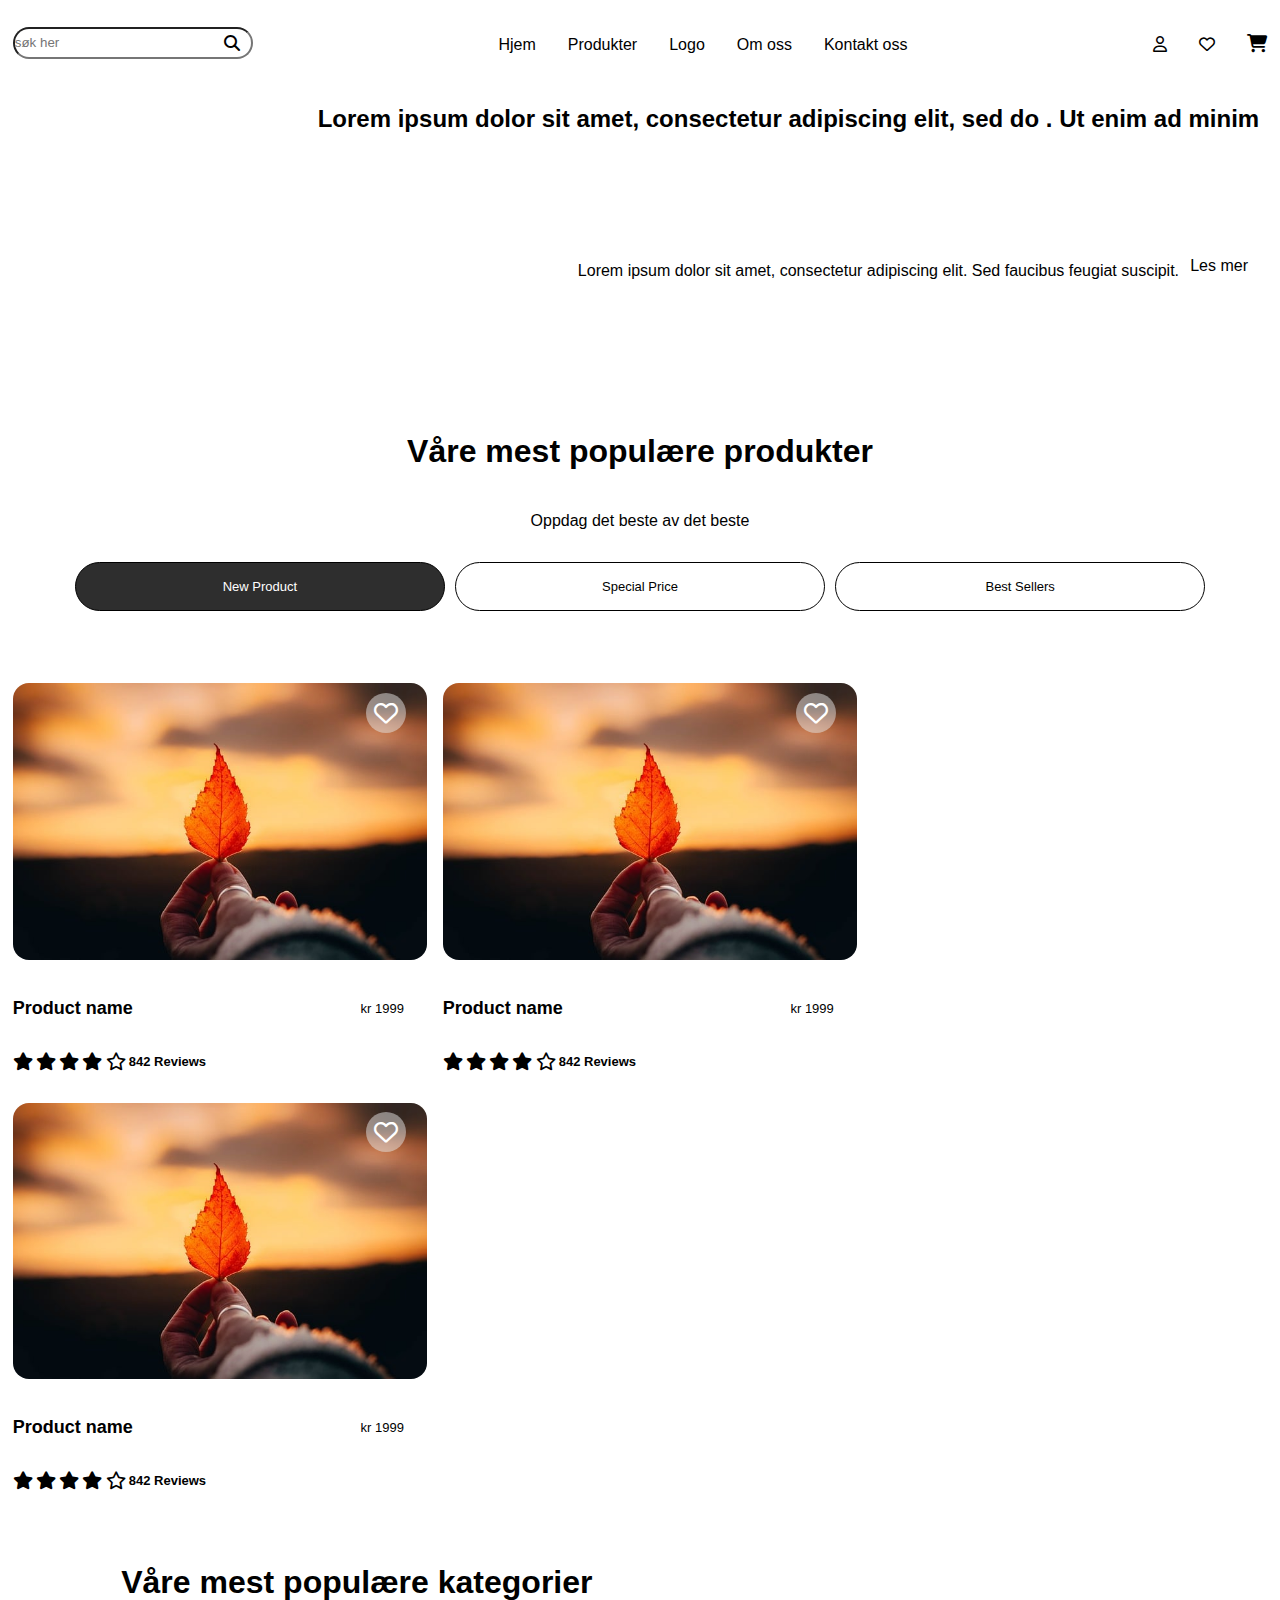
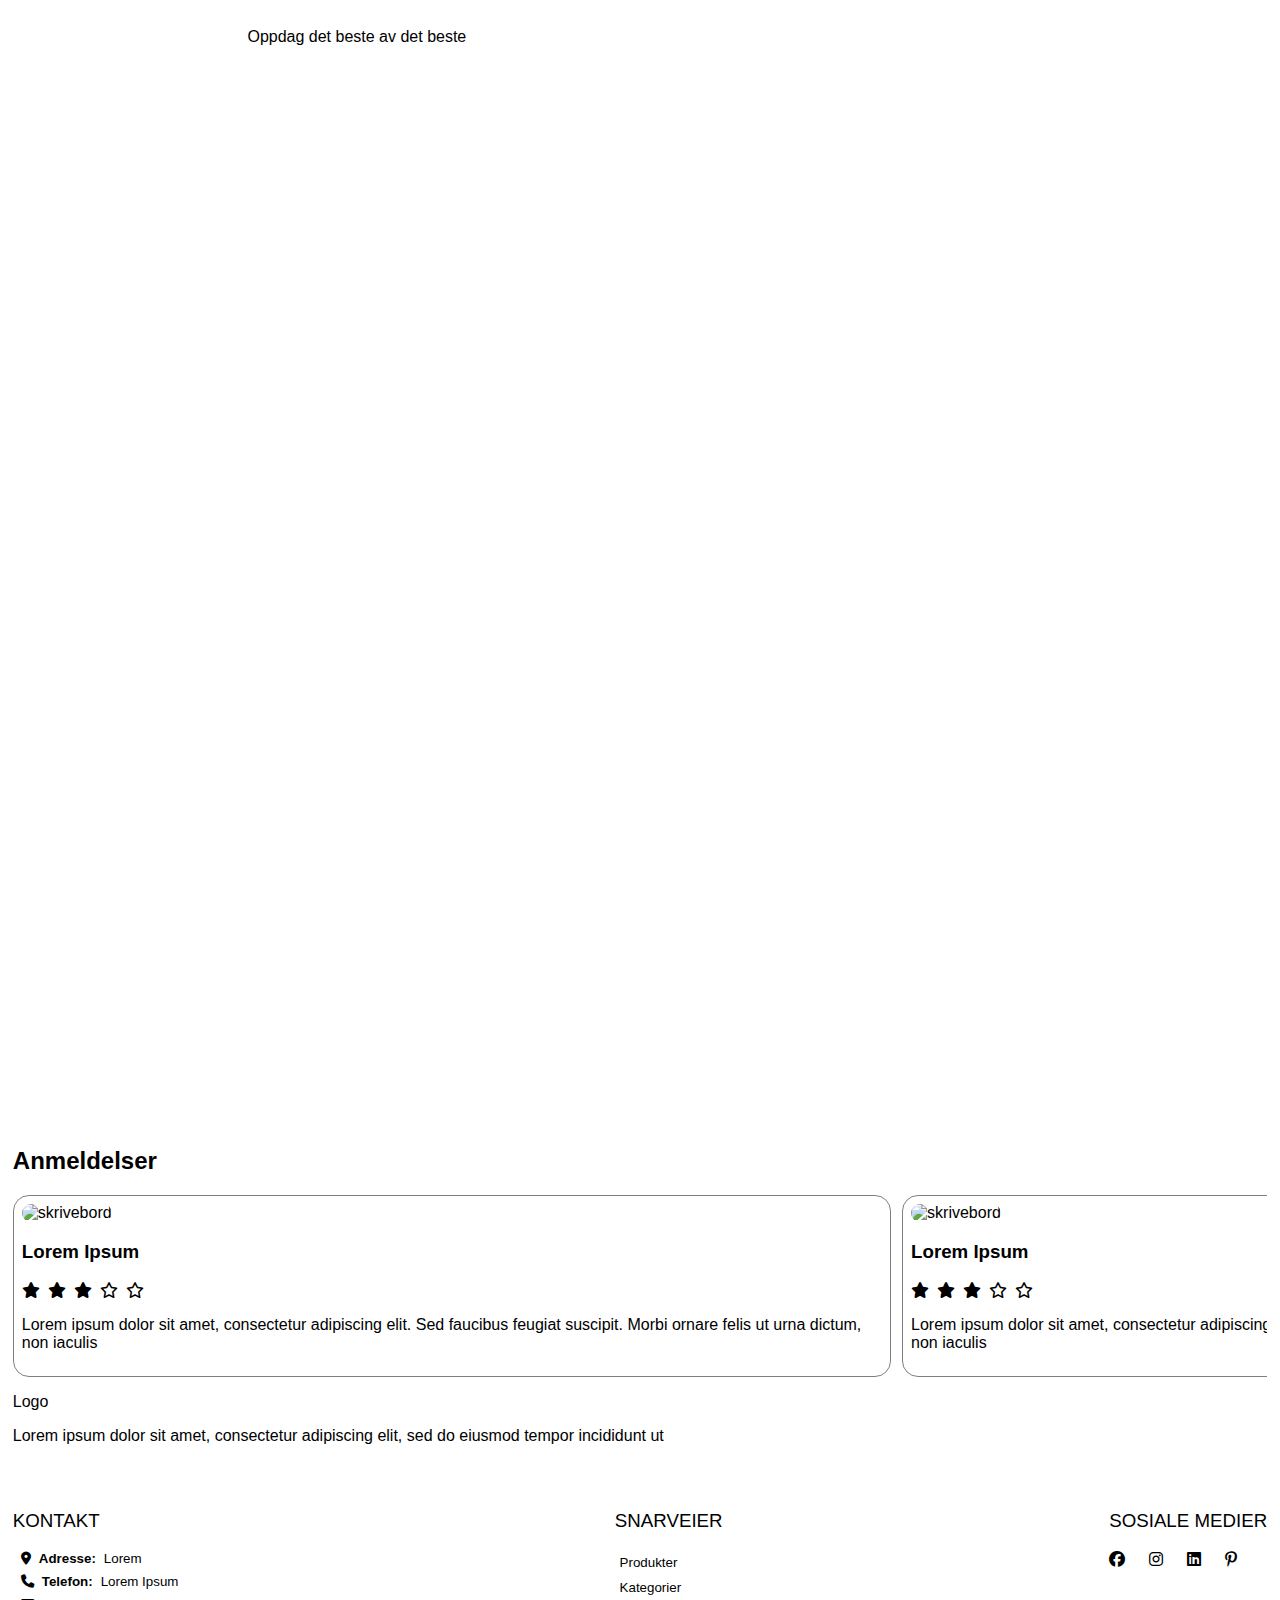
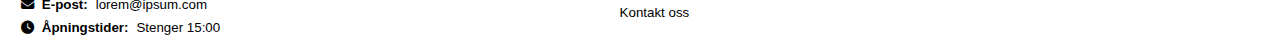
==== commit 0804e3ea: "dag6" ====
--- a/index.html
+++ b/index.html
@@ -18,7 +18,7 @@
                 <nav>
                     <form>
                         <label>
-                            <i class="fa-solid fa-magnifying-glass"></i>
+                            <i id="magnifying-glass" class="fa-solid fa-magnifying-glass"></i>
                             <input type="search" placeholder="søk her" id="search">
                         </label>
                     </form>
@@ -52,9 +52,9 @@
                     <div class="scroll-container">
                         
                         <article id="slider1">
-                            <h2>Lorem Ipsum</h2>
+                            <h2>Lorem ipsum dolor sit amet, consectetur adipiscing elit, sed do . Ut enim ad minim</h2>
                             <p>
-                                Lorem ipsum dolor sit amet, consectetur adipiscing elit. Sed faucibus feugiat suscipit. Morbi ornare felis ut urna dictum, non iaculis 
+                                Lorem ipsum dolor sit amet, consectetur adipiscing elit. Sed faucibus feugiat suscipit. 
                                 
                             </p>
                             <a href="#">Les mer</a>
@@ -92,9 +92,10 @@
                         </ul>
                     </header>
                     <article class="product-card">
-                        <img src="bilder\leaf.jpg" alt="new product category">
+                        <a class="heart"><i class="fa-regular fa-heart"></i>
+                        <img src="bilder/leaf.jpg" alt="new product category">
+                        </a>
                         <ul class="product-info">
-                            <ul class="name-price">
                                 <li>
                                     <h3>Product name</h3>
                                 </li>
@@ -110,98 +111,154 @@
                                 <li><i class="fa-regular fa-star"></i></li>
                                 <li class="bold">842 Reviews</li>
                             </ul>
+                    </article>
+
+                    <article class="product-card">
+                        <a class="heart"><i class="fa-regular fa-heart"></i>
+                        <img src="bilder/leaf.jpg" alt="new product category">
+                        </a>
+                        <ul class="product-info">
+                                <li>
+                                    <h3>Product name</h3>
+                                </li>
+                                <li id="price">
+                                    kr 1999
+                                </li>
+                            </ul>
+                            <ul>
+                                <li><i class="fa-solid fa-star"></i></li>
+                                <li><i class="fa-solid fa-star"></i></li>
+                                <li><i class="fa-solid fa-star"></i></li>
+                                <li><i class="fa-solid fa-star"></i></li>
+                                <li><i class="fa-regular fa-star"></i></li>
+                                <li class="bold">842 Reviews</li>
+                            </ul>
+                    </article>
+
+                    <article class="product-card">
+                        <a class="heart"><i class="fa-regular fa-heart"></i>
+                        <img src="bilder/leaf.jpg" alt="new product category">
+                        </a>
+                        <ul class="product-info">
+                                <li>
+                                    <h3>Product name</h3>
+                                </li>
+                                <li id="price">
+                                    kr 1999
+                                </li>
+                            </ul>
+                            <ul>
+                                <li><i class="fa-solid fa-star"></i></li>
+                                <li><i class="fa-solid fa-star"></i></li>
+                                <li><i class="fa-solid fa-star"></i></li>
+                                <li><i class="fa-solid fa-star"></i></li>
+                                <li><i class="fa-regular fa-star"></i></li>
+                                <li class="bold">842 Reviews</li>
+                            </ul>
+                    </article>
+            </section>
+
+            
+
+
+                <section id="kategorier">
+                    <header>
+                        <h2>Våre mest populære kategorier</h2>
+                        <p>Oppdag det beste av det beste</p>
+                    </header>
+                    <article id="category1">
+                        <h3>CATEGORY1</h3>
+                    </article>
+                        
+                    <article id="category2">
+                        <h3>CATEGORY2</h3>
+                    </article>
+                        
+                    <article id="category3">
+                        <h3>CATEGORY3</h3> 
+                    </article>
+                    
+                    <article id="category4">
+                        <h3>CATEGORY4</h3>
+                    </article>
+
+                    
+                        
+                    <article id="category5">
+                        <h3>CATEGORY5</h3>
+                    </article>
+
+
+                </section>
+            
+            
+            
+             <section id="reviews" >
+                <h2>Anmeldelser</h2>
+                <div class="scroll-container">
+                    
+                    <article class="review">
+                        <img src="https://picsum.photos/id/41/100/100" alt="skrivebord">
+                        <h3>Lorem Ipsum</h3>
+                        <ul>
+                            <li><i class="fa-solid fa-star"></i></li>
+                            <li><i class="fa-solid fa-star"></i></li>
+                            <li><i class="fa-solid fa-star"></i></li>
+                            <li><i class="fa-regular fa-star"></i></li>
+                            <li><i class="fa-regular fa-star"></i></li>
                            
                         </ul>
-                    </article>
-
-                    <article class="product-card">
-                        <img src="bilder\leaf.jpg" alt="new product category">
-                        <ul class="product-info">
-                            <ul class="name-price">
-                                <li>
-                                    <h3>Product name</h3>
-                                </li>
-                                <li class="price">
-                                    kr 1999
-                                </li>
-                            </ul>
-                            <ul>
-                                <li><i class="fa-solid fa-star"></i></li>
-                                <li><i class="fa-solid fa-star"></i></li>
-                                <li><i class="fa-solid fa-star"></i></li>
-                                <li><i class="fa-solid fa-star"></i></li>
-                                <li class="fa-regular fa-star"></li>
-                                <li>842 Reviews</li>
-                            </ul>
+                        <p>
+                            Lorem ipsum dolor sit amet, consectetur adipiscing elit. Sed faucibus feugiat suscipit. Morbi ornare felis ut urna dictum, non iaculis 
+                            
+                        </p>
+                        
+                    </article>
+
+                    <article class="review">
+                        <img src="https://picsum.photos/id/41/100/100" alt="skrivebord">
+                        <h3>Lorem Ipsum</h3>
+                        <ul>
+                            <li><i class="fa-solid fa-star"></i></li>
+                            <li><i class="fa-solid fa-star"></i></li>
+                            <li><i class="fa-solid fa-star"></i></li>
+                            <li><i class="fa-regular fa-star"></i></li>
+                            <li><i class="fa-regular fa-star"></i></li>
                            
                         </ul>
-                    </article>
-                    <article class="product-card">
-                        <img src="bilder\leaf.jpg" alt="new product category">
-                        <ul class="product-info">
-                            <ul class="name-price">
-                                <li>
-                                    <h3>Product name</h3>
-                                </li>
-                                <li>
-                                    kr 1999
-                                </li>
-                            </ul>
-                            <ul>
-                                <li><i class="fa-solid fa-star"></i></li>
-                                <li><i class="fa-solid fa-star"></i></li>
-                                <li><i class="fa-solid fa-star"></i></li>
-                                <li><i class="fa-solid fa-star"></i></li>
-                                <li class="fa-regular fa-star"></li>
-                                <li>842 Reviews</li>
-                            </ul>
+                        <p>
+                            Lorem ipsum dolor sit amet, consectetur adipiscing elit. Sed faucibus feugiat suscipit. Morbi ornare felis ut urna dictum, non iaculis 
+                            
+                        </p>
+                        
+                    </article>
+
+                    <article class="review">
+                        <img src="https://picsum.photos/id/41/100/100" alt="skrivebord">
+                        <h3>Lorem Ipsum</h3>
+                        <ul>
+                            <li><i class="fa-solid fa-star"></i></li>
+                            <li><i class="fa-solid fa-star"></i></li>
+                            <li><i class="fa-solid fa-star"></i></li>
+                            <li><i class="fa-regular fa-star"></i></li>
+                            <li><i class="fa-regular fa-star"></i></li>
                            
                         </ul>
-                    </article>
-
-
-                </section>
-
-             
+                        <p>
+                            Lorem ipsum dolor sit amet, consectetur adipiscing elit. Sed faucibus feugiat suscipit. Morbi ornare felis ut urna dictum, non iaculis 
+                            
+                        </p>
+                        
+                    </article>
+                    
+                </div>
             </section>
-
-            
-
-
-                <section id="kategorier">
-                    <h2>Våre mest populære kategorier</h2>
-                    <p>Oppdag det beste av det beste</p>
-                    
-                    <article id="category1">
-                        <h3>CATEGORY1</h3>
-                    </article>
-                        
-                    <article id="category2">
-                        <h3>CATEGORY2</h3>
-                    </article>
-                        
-                    <article id="category3">
-                        <h3>CATEGORY3</h3> 
-                    </article>
-                    
-                    <article id="category4">
-                        <h3>CATEGORY4</h3>
-                    </article>
-
-                    
-                        
-                    <article id="category5">
-                        <h3>CATEGORY5</h3>
-                    </article>
-
-
-                </section>
+            
+            
+            
             </main>
             
-            <aside id="Anmeldelser">
-                <h3>Anmeldelser</h3>
-                
-            </aside>
+           
 
 
             <footer  id="footer">
@@ -212,7 +269,7 @@
 
 
                 <section id="tilgang">
-                    <h3>Kontakt</h3>
+                    <h3>KONTAKT</h3>
                     <ul>
                         <li><i class="fa-solid fa-location-dot"></i></li>
                         <li class="bold">Adresse:</li>
@@ -242,9 +299,9 @@
                 
             
 
-                <section>
-                    <h3>Snarveier</h3>
-                    <ul>
+                <section >
+                    <h3>SNARVEIER</h3>
+                    <ul id="snarveier">
                         <li>Produkter</li>
                         <li>Kategorier</li>
                         <li>Kontakt oss</li>
@@ -257,7 +314,7 @@
 
 
                 <section id="some">
-                    <h3>Sosiale Medier</h3>
+                    <h3>SOSIALE MEDIER</h3>
                     <ul>
                         <li><i class="fa-brands fa-facebook"></i></li>
                         <li><i class="fa-brands fa-instagram"></i></li>
--- a/css/css.css
+++ b/css/css.css
@@ -7,6 +7,7 @@
     font-family: Arial, Helvetica, sans-serif;
    margin: 0.8rem;
    
+   
     
 }
 
@@ -33,14 +34,8 @@
     flex-wrap: wrap;
     justify-content: center;
     text-decoration: none;
-    margin-bottom:2.5rem;
+    
   
-    
-
-    
-    
-
-
     nav{
         
         min-width: 100%;
@@ -79,12 +74,10 @@
 
 
         label{
-           
-           
             i{
                 position: absolute;
-                margin-left: 13rem;  
-                margin-top: 0.5rem; 
+                top: 2.18rem;
+                left: 19rem;
             }
         }
 
@@ -118,7 +111,7 @@
 }
 
 
-/* Stor skjerm */
+
 
 
 
@@ -158,20 +151,29 @@
 #banner .scroll-container article {
     min-width: 100%;
     min-height: 100%;
-    background-image: url("C:\Users\47940\OneDrive\Dokumenter\GitHub\Eksamen_2024\bilder\processor.jpg");
+    background-image: url("https://cdn.pixabay.com/photo/2019/11/12/15/47/leaves-4621334_1280.jpg");
     border-radius: 1rem;
-
+    padding:0.5rem;
+    display:flex;
+    flex-wrap:wrap;
+    justify-content:right;
+    
     p,h2{
-
-
+    
+        text-align:right;
+        
         display:flex;
         flex-wrap: wrap;
     }
 
+    p{
+        
+        
+    }
     a{
-    
+        position:relative;
         border-radius: 2rem;
-        border:0.1px solid black;
+    
         padding: 0.7rem;
         color: black;
         background-color: white;
@@ -188,27 +190,34 @@
     
     display: flex;
     flex-wrap: wrap;
+    gap:1rem;
     
     header{
+        padding:0.6rem;
         margin: 0px;
         min-width: 100%;
         padding-bottom: 2.5rem;
         h2,p{
             width: 100%;
-            text-align: center; 
+            text-align: center;
+            
+        }
+        h2{
+            font-size:xx-large;
+            
         }
             
         ul{
             padding-left:0;
             min-width: 100%;
             display: flex;
-            gap: 0.7rem;
+            gap: 0.6rem;
             justify-content: center;
           
 
             li{
                 
-                width: 20%; 
+                width: 30%; 
                 
                 padding-top: 1rem;
                 padding-bottom:1rem;
@@ -241,57 +250,81 @@
     .product-card {
         max-width: 100%;
         padding: 0px;
+      
+        
+        a{
+          
+                i{
+                   color: white;
+                    position: absolute;
+                    right:1.3rem;
+                    margin-top:0.6rem;
+                    font-size: 1.5rem;
+                    border-radius: 20rem;
+                    padding: 0.5rem;
+                    border:0.1px;
+                    background-color:rgb(229 229 229 / 50%);
+
+                    
+                }
+    
+               
+    
+    
+           }
+       
+        
+
         img{
             border-radius: 1rem;
             max-width: 100%;
         }
         
         .product-info{
-            .name-price{
-                padding-bottom: 1rem;
-                gap: 60%;
-                }
-            }
-            ul{
-                padding:0px;
-                display: flex;
-                flex-wrap: wrap;
-                width: 100%;
-                gap:0.5rem;
-                
-                ul{
-                    padding:  0px;
-                    
-                }
-                
-                li{
-                    align-content: center;
-                    padding: 0px;
-                    font-size: small;
-                    h3{
-                        font-size: large;
-                    }
-
-                    i{
-                        font-size: large;
-                    }
-                }
-            }
-        }
-    }
-
-
-
-
-    #kategorier{
-        
-        
+            gap:55%;
+           
+            }
+        ul{
+            padding:0px;
+            display: flex;
+            flex-wrap: wrap;
+            width: 100%;
+            gap:0.2rem;
+            
+            li{
+                align-content: center;
+                padding: 0px;
+                font-size: small;
+                h3{
+                    font-size: large;
+                }
+
+                i{
+                    font-size: large;
+                }
+            }
+        }
+        }
+    }
+
+
+
+
+#kategorier{
+    
+    header{
+            padding:1rem;
+           h2{
+        font-size:xx-large;
+            }
+        }
+     
     
         article {
             border-radius: 1rem;
             background-size: cover;
-            margin:0.7rem;
-            width: 100%;
+            margin-bottom:0.8rem;
+            max-width: 100%;
             h3{
                 color: white;
             }
@@ -313,34 +346,34 @@
     
         #category1{
             
-            height: 11.7rem;
+            height:  15.7rem;
             background-image: url("https://cdn.pixabay.com/photo/2023/07/08/07/24/ai-generated-8113881_1280.jpg");
             align-content: center;
             text-align:center;
         }
         #category2{
-            height: 11.7rem;
+            height: 22rem;
             align-content: center;
             text-align:center;
             background-image: url("https://cdn.pixabay.com/photo/2012/03/02/12/43/clockwork-21254_1280.jpg");
         }
     
         #category3{
-            height: 11.7rem;
+            height: 27.4rem;
             background-image: url("https://cdn.pixabay.com/photo/2024/05/19/08/39/work-8772016_1280.jpg");
             align-content: center;
             text-align:center;
         }
     
         #category4{
-            height: 11.7rem;
+            height:  15.7rem;
             align-content: center;
             text-align:center;
             background-image: url("https://cdn.pixabay.com/photo/2015/01/08/18/25/desk-593327_1280.jpg");
         }
     
         #category5{
-            height: 11.7rem;
+            height: 15.7rem;
             align-content: center;
             text-align:center;
             background-image: url("https://cdn.pixabay.com/photo/2014/09/07/22/15/industry-438428_1280.jpg");
@@ -357,15 +390,60 @@
 .bold{
     font-weight:  bold;
 }
+
+
+
+
+
+
+
+
+
+#reviews{
+    article{
+        border:0.1px, solid, rgb(0 0 0 / 50%);
+        border-radius:1rem;
+        width:100%;
+        padding:0.5rem;
+        min-width:70%;
+        min-height:1000%;
+    }
+    
+    ul{
+        display:flex;
+        gap:0.5rem;
+    }
+    img{
+        border-radius:5rem;
+        height:5rem;
+        }
+
+    .scroll-container{
+        display: flex;
+        overflow: scroll;
+        gap:0.7rem;
+        
+       
+
+    }
+
+}
+
+
+
+
+
+
+
+
+
 
 footer{
     display: flex;
     flex-wrap:wrap;
-    
-    section{
-        width: 50%;  
-        }
-
+    gap:1.9rem;
+    
+    h3{font-weight:normal;}
     
     #tilgang{
         ul{
@@ -373,6 +451,10 @@
             display: flex;
             flex-wrap: wrap;
             gap:0.5rem;
+            min-width:70%;
+            margin:0.5rem;
+            font-size:smaller;
+        
         }
        
     }
@@ -386,14 +468,19 @@
          }
     
         }
-
+    #snarveier{
+        li{
+            padding:0.3rem;
+            font-size:smaller;
+        }
+    }
 
     #some{
         
         ul{
             display: flex;
             flex-wrap: wrap;
-            gap: 1rem;
+            gap: 1.5rem;
             
         }
      } 
@@ -428,11 +515,16 @@
 
         }
 
+         #magnifying-glass{
+                position:absolute;
+                left:14rem;
+            }
         nav{
             display: flex;
             flex-wrap: wrap;
             justify-content: space-between;
-        
+            
+           
         
             ul{
                 display: flex;
@@ -442,90 +534,235 @@
             }
         }
     
-        #kategorier{
-            display: grid;
-            grid-template-columns: 1fr,1fr,1fr;
-            grid-template-rows: 1fr,1fr,1fr,1fr,1fr;
-            
-        
-            article {
+
+        #produkter{
+    
+    
+            display: flex;
+            flex-wrap: wrap;
+            
+            header{
+                margin: 0px;
+                min-width: 100%;
+                padding-bottom: 2.5rem;
+                h2,p{
+                    width: 100%;
+                    text-align: center; 
+                }
+                    
+                ul{
+                    padding-left:0;
+                    min-width: 100%;
+                    display: flex;
+                    gap: 0.6rem;
+                    justify-content: center;
+                  
+        
+                    li{
+                        
+                        width: 30%; 
+                        
+                        padding-top: 1rem;
+                        padding-bottom:1rem;
+                        text-align: center;
+        
+                        font-size: small;
+                        border-radius: 2rem;
+                        border:0.1px solid black;
+                        
+                        
+                    }
+        
+                    li:hover{
+                        color: white;
+                        background-color: gray;
+                    }
+        
+                    #new-product{
+                        color: white;
+                        background-color: rgb(46, 46, 46);
+                    }
+                
+                    }       
+        }
+        
+        
+        
+        
+        
+        .product-card {
+            max-width: 33%;
+            padding: 0px;
+            
+           
+            a{
+                position:relative;
+                display:inline-block;
+        
+                i{
+                    color: white;
+                    position: absolute;
+                    right:1.3rem;
+                    
+                    font-size: 1.5rem;
+                    border-radius: 20rem;
+                    padding: 0.5rem;
+                    border:0.1px;
+                    background-color:rgb(229 229 229 / 50%);
+
+                    
+                }
+        
+                    
+        
+        
+                }
+            
+            
+    
+            img{
                 border-radius: 1rem;
-                background-size: cover;
-                margin:0.3rem;
-        
-                h3{
-                    color: white;
-                }
-        
-                
-        
-        
-            }
-        
-            h2{
-                grid-column-start: 1;
-                grid-column-end: 4;
-                grid-row:1/2 ;
-                text-align: center;
-            }
-        
-            p{
-                grid-column-start: 1;
-                grid-column-end: 4;
-                grid-row:2/3 ;
-                text-align: center;
-            }
-        
-            #category1{
-                grid-column-start: 1;
-                grid-column-end:2 ;
-                grid-row: 3/4;
-                height:11.7rem;
-                background-image: url("https://cdn.pixabay.com/photo/2023/07/08/07/24/ai-generated-8113881_1280.jpg");
-                align-content: center;
+                max-width: 100%;
+            }
+            
+            .product-info{
+                .name-price{
+                    padding-bottom: 1rem;
+                    
+                    #price{
+                        position:relative
+                    }
+                    }
+                }
+                ul{
+                    padding:0px;
+                    display: flex;
+                    flex-wrap: wrap;
+                    width: 100%;
+                    gap:0.2rem;
+                    
+                    ul{
+                        padding:  0px;
+                        
+                    }
+                    
+                    li{
+                        align-content: center;
+                        padding: 0px;
+                        font-size: small;
+                        h3{
+                            font-size: large;
+                        }
+    
+                        i{
+                            font-size: large;
+                        }
+                    }
+                }
+            }
+        }
+
+
+
+    #kategorier{
+        display: grid;
+        grid-template-columns: 1fr,1fr,1fr;
+        grid-template-rows: 1fr,1fr,1fr,1fr,1fr;
+        padding:1rem;
+        gap:1rem;
+        
+        header{
+            display:block;
+            width:100%;
+            h2,p{
                 text-align:center;
             }
-            #category2{
-                grid-column-start: 2;
-                grid-column-end: 3;
-                grid-row:3/4;
-                align-content: center;
-                text-align:center;
-                background-image: url("https://cdn.pixabay.com/photo/2012/03/02/12/43/clockwork-21254_1280.jpg");
-            }
-        
-            #category3{
-                grid-column-start: 3;
-                grid-column-end: 4;
-                grid-row:3/5;
-                background-image: url("https://cdn.pixabay.com/photo/2024/05/19/08/39/work-8772016_1280.jpg");
-                align-content: center;
-                text-align:center;
-            }
-        
-            #category4{
-                grid-column: 1/3;
-                grid-row:4/6;
-                height: 20rem;
-                align-content: center;
-                text-align:center;
-                background-image: url("https://cdn.pixabay.com/photo/2015/01/08/18/25/desk-593327_1280.jpg");
-            }
-        
-            #category5{
-                grid-column-start: 3;
-                grid-column-end: 4;
-                grid-row:5/6;
-                height: 11.7rem;
-                align-content: center;
-                text-align:center;
-                background-image: url("https://cdn.pixabay.com/photo/2014/09/07/22/15/industry-438428_1280.jpg");
-            }
-        
-        }
-    }
-    
-
-    
-
-
+           
+        }
+        article {
+            border-radius: 1rem;
+            background-size: cover;
+            
+    
+            h3{
+                color: white;
+            }
+    
+            
+    
+    
+        }
+    
+        h2{
+            grid-column-start: 1;
+            grid-column-end: 4;
+            grid-row:1/2 ;
+            text-align: center;
+        }
+    
+        p{
+            grid-column-start: 1;
+            grid-column-end: 4;
+            grid-row:2/3 ;
+            text-align: center;
+        }
+    
+        #category1{
+            grid-column-start: 1;
+            grid-column-end:2 ;
+            grid-row: 3/4;
+            height:98% ;
+            
+            background-image: url("https://cdn.pixabay.com/photo/2023/07/08/07/24/ai-generated-8113881_1280.jpg");
+            align-content: center;
+            text-align:center;
+        }
+        #category2{
+            grid-column-start: 2;
+            grid-column-end: 3;
+            grid-row:3/4;
+            align-content: center;
+            text-align:center;
+            background-image: url("https://cdn.pixabay.com/photo/2012/03/02/12/43/clockwork-21254_1280.jpg");
+        }
+    
+        #category3{
+            grid-column-start: 3;
+            grid-column-end: 4;
+            grid-row:3/5;
+            background-image: url("https://cdn.pixabay.com/photo/2024/05/19/08/39/work-8772016_1280.jpg");
+            align-content: center;
+            text-align:center;
+            height:35rem;
+        }
+    
+        #category4{
+            grid-column: 1/3;
+            grid-row:4/6;
+            height: 100%;
+            align-content: center;
+            text-align:center;
+            background-image: url("https://cdn.pixabay.com/photo/2015/01/08/18/25/desk-593327_1280.jpg");
+        }
+    
+        #category5{
+            grid-column-start: 3;
+            grid-column-end: 4;
+            grid-row:5/6;
+            height: 25rem;
+            align-content: center;
+            text-align:center;
+            background-image: url("https://cdn.pixabay.com/photo/2014/09/07/22/15/industry-438428_1280.jpg");
+        }
+    
+    
+    }
+    footer{
+        justify-content:space-between;
+    }
+}
+
+
+    
+
+
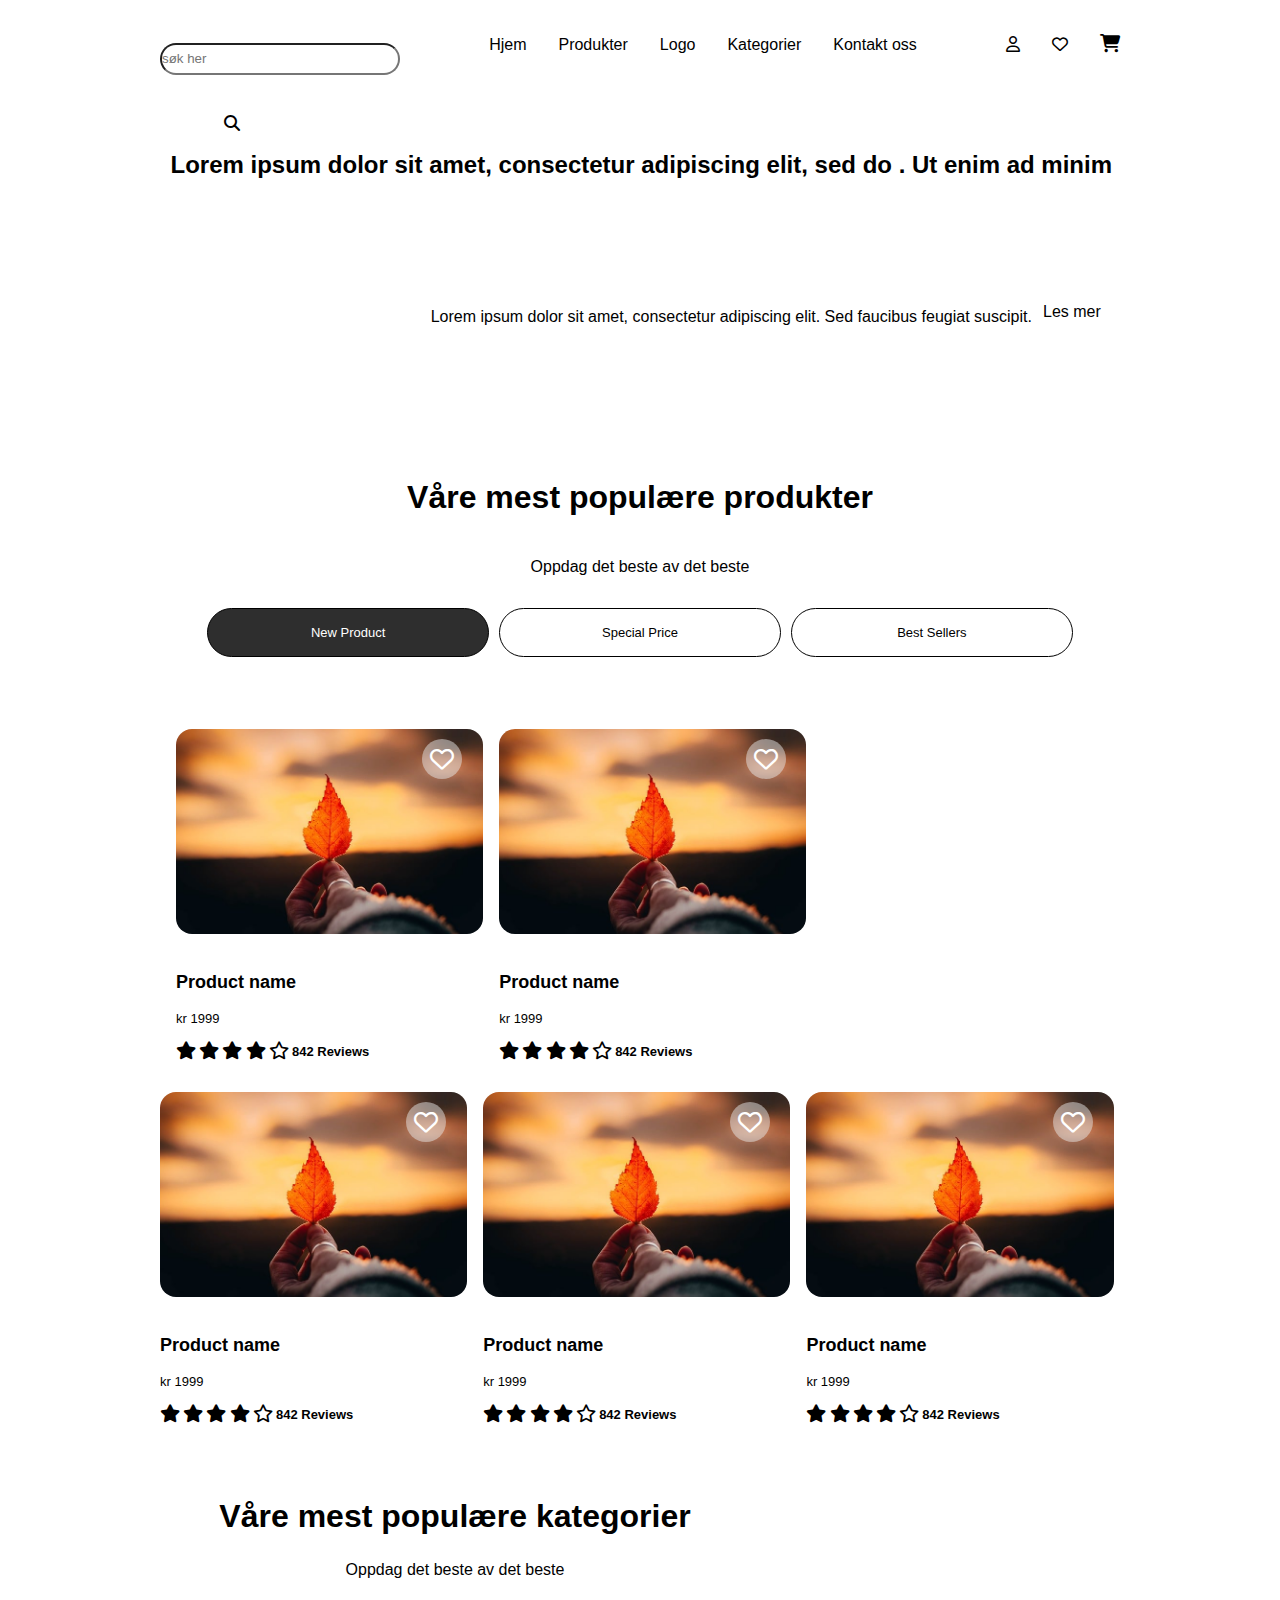
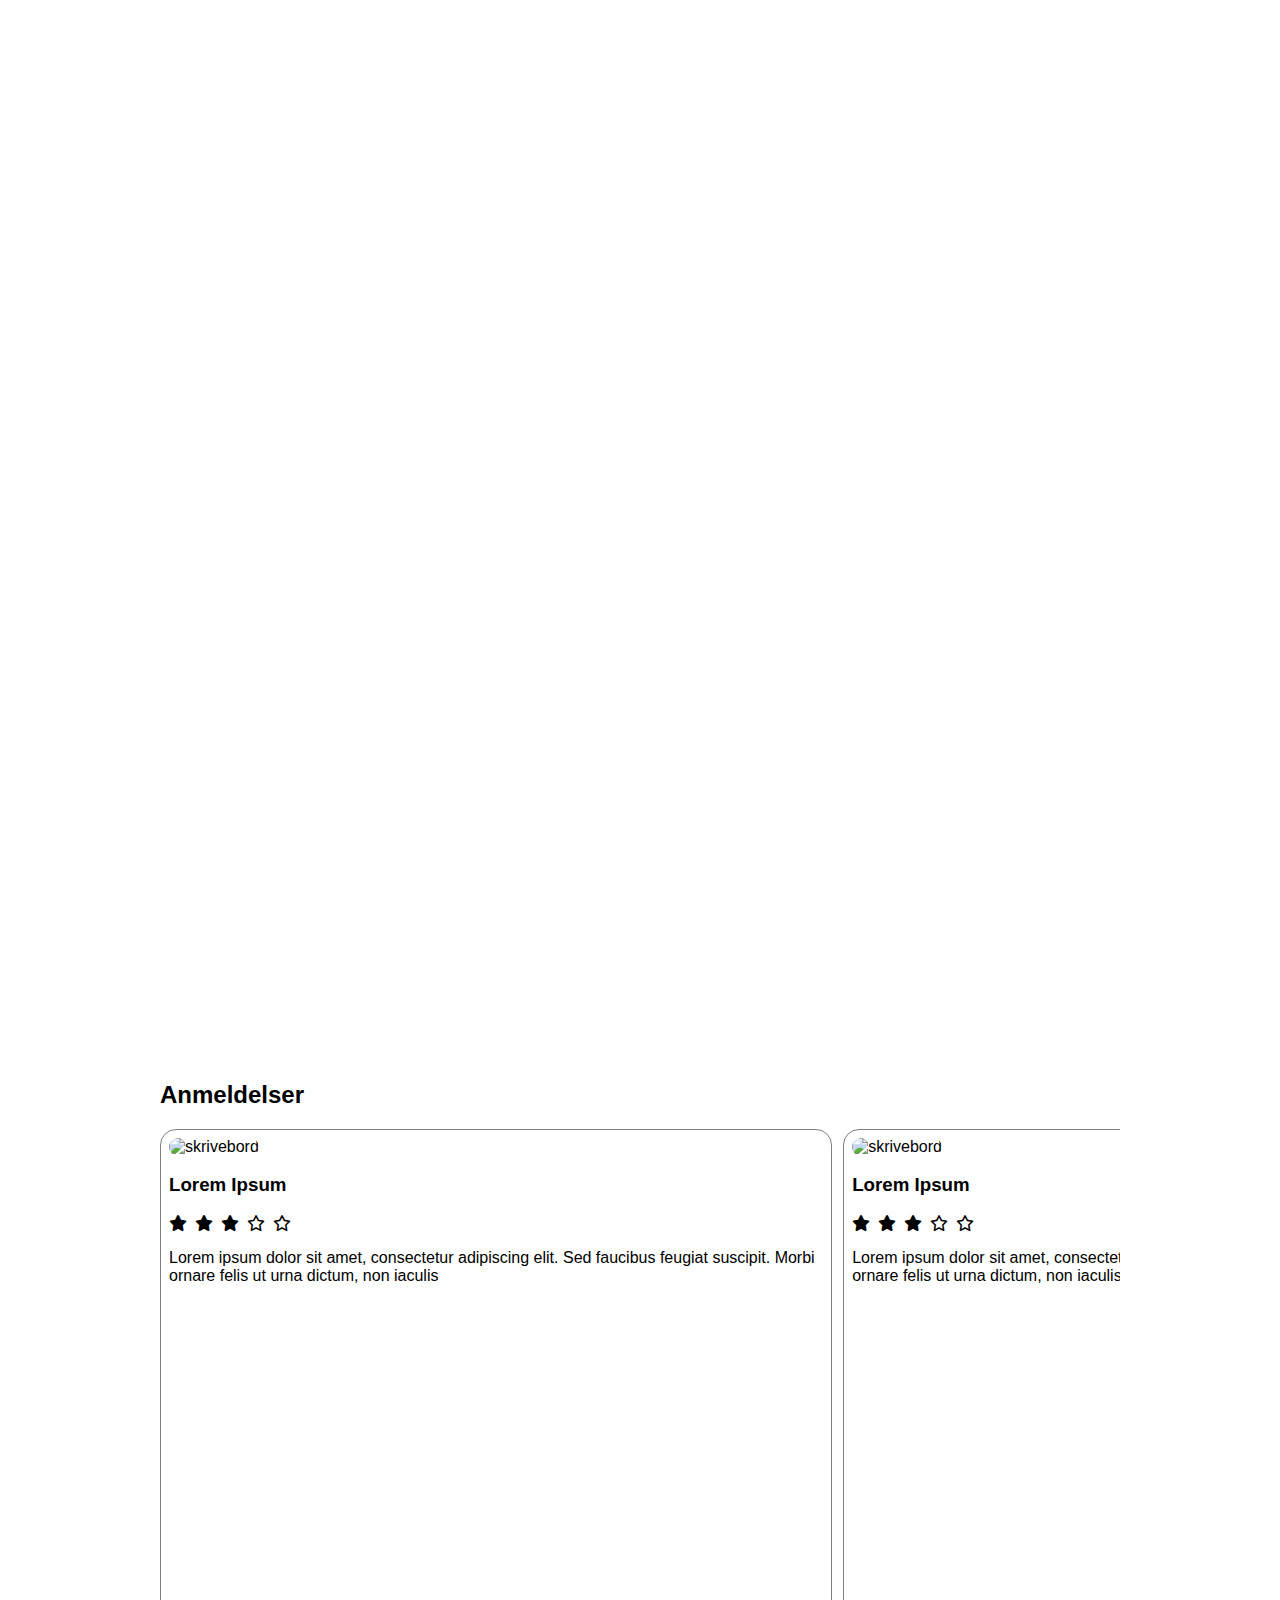
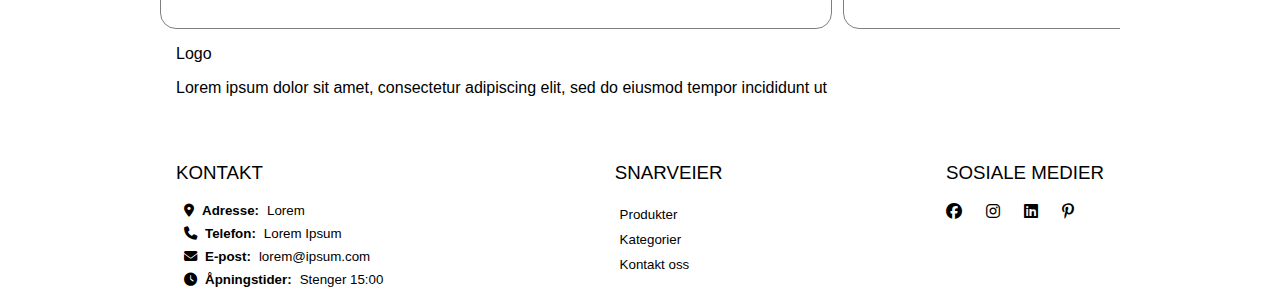
==== commit 72f2c744: "dag7" ====
--- a/index.html
+++ b/index.html
@@ -13,8 +13,7 @@
     </head>
 
     <body>
-        
-            <header>
+        <header>
                 <nav>
                     <form>
                         <label>
@@ -30,25 +29,25 @@
                             <a href="product.html">Produkter</a>
                         </li>
                         <li>
-                            <a class="logo" href="#">Logo</a>
-                        </li>
-                        <li>
-                            <a href="footer">Om oss</a>
-                        </li>
-                        <li>
-                            <a href="#">Kontakt oss</a>
-                        </li>
-                    </ul>
+                            <a class="logo" href="index.html">Logo</a>
+                        </li>
+                        <li>
+                            <a href="#kategorier">Kategorier</a>
+                        </li>
+                        <li>
+                            <a href="#tilgang">Kontakt oss</a>
+                        </li>
+                    </ul> 
                     <ul id="nav-icons">
                         <li><i class="fa-regular fa-user"></i></li>
                         <li><i class="fa-regular fa-heart"></i></li>
                         <li><a href="cart.html"><i id="cart" class="fa-solid fa-cart-shopping"></i></a></li>
                     </ul>
                 </nav>
-             </header>
-            
-            <main>
-                <section id="banner">
+        </header>
+            
+        <main id="index">
+            <section id="banner">
                     <div class="scroll-container">
                         
                         <article id="slider1">
@@ -78,10 +77,10 @@
                         </article>
                         
                     </div>
-                </section>
-                    
-                        <section id="produkter">
-                            <header>
+            </section>
+                    
+            <section id="produkter">
+                 <header>
                             <h2>Våre mest populære produkter</h2>
                             <p>Oppdag det beste av det beste</p>
                             
@@ -91,6 +90,31 @@
                                 <li>Best Sellers</li>
                         </ul>
                     </header>
+                    <a href="product.html">
+                        <article class="product-card">
+                            <a class="heart"><i class="fa-regular fa-heart"></i>
+                            <img src="bilder/leaf.jpg" alt="new product category">
+                            </a>
+                            <ul class="product-info">
+                                    <li>
+                                        <h3>Product name</h3>
+                                    </li>
+                                    <li class="price">
+                                        kr 1999
+                                    </li>
+                                </ul>
+                                <ul>
+                                    <li><i class="fa-solid fa-star"></i></li>
+                                    <li><i class="fa-solid fa-star"></i></li>
+                                    <li><i class="fa-solid fa-star"></i></li>
+                                    <li><i class="fa-solid fa-star"></i></li>
+                                    <li><i class="fa-regular fa-star"></i></li>
+                                    <li class="bold">842 Reviews</li>
+                                </ul>
+                        </article>
+                    </a>
+                    
+
                     <article class="product-card">
                         <a class="heart"><i class="fa-regular fa-heart"></i>
                         <img src="bilder/leaf.jpg" alt="new product category">
@@ -99,7 +123,7 @@
                                 <li>
                                     <h3>Product name</h3>
                                 </li>
-                                <li id="price">
+                                <li class="price">
                                     kr 1999
                                 </li>
                             </ul>
@@ -112,7 +136,6 @@
                                 <li class="bold">842 Reviews</li>
                             </ul>
                     </article>
-
                     <article class="product-card">
                         <a class="heart"><i class="fa-regular fa-heart"></i>
                         <img src="bilder/leaf.jpg" alt="new product category">
@@ -121,7 +144,7 @@
                                 <li>
                                     <h3>Product name</h3>
                                 </li>
-                                <li id="price">
+                                <li class="price">
                                     kr 1999
                                 </li>
                             </ul>
@@ -134,7 +157,6 @@
                                 <li class="bold">842 Reviews</li>
                             </ul>
                     </article>
-
                     <article class="product-card">
                         <a class="heart"><i class="fa-regular fa-heart"></i>
                         <img src="bilder/leaf.jpg" alt="new product category">
@@ -143,7 +165,7 @@
                                 <li>
                                     <h3>Product name</h3>
                                 </li>
-                                <li id="price">
+                                <li class="price">
                                     kr 1999
                                 </li>
                             </ul>
@@ -156,12 +178,33 @@
                                 <li class="bold">842 Reviews</li>
                             </ul>
                     </article>
+                    <article class="product-card">
+                        <a class="heart"><i class="fa-regular fa-heart"></i>
+                        <img src="bilder/leaf.jpg" alt="new product category">
+                        </a>
+                        <ul class="product-info">
+                                <li>
+                                    <h3>Product name</h3>
+                                </li>
+                                <li class="price">
+                                    kr 1999
+                                </li>
+                            </ul>
+                            <ul>
+                                <li><i class="fa-solid fa-star"></i></li>
+                                <li><i class="fa-solid fa-star"></i></li>
+                                <li><i class="fa-solid fa-star"></i></li>
+                                <li><i class="fa-solid fa-star"></i></li>
+                                <li><i class="fa-regular fa-star"></i></li>
+                                <li class="bold">842 Reviews</li>
+                            </ul>
+                    </article>
+
+                    
             </section>
 
-            
-
-
-                <section id="kategorier">
+
+            <section id="kategorier">
                     <header>
                         <h2>Våre mest populære kategorier</h2>
                         <p>Oppdag det beste av det beste</p>
@@ -189,11 +232,11 @@
                     </article>
 
 
-                </section>
-            
-            
-            
-             <section id="reviews" >
+            </section>
+            
+            
+            
+            <section id="reviews" >
                 <h2>Anmeldelser</h2>
                 <div class="scroll-container">
                     
@@ -256,12 +299,12 @@
             
             
             
-            </main>
+        </main>
             
            
 
 
-            <footer  id="footer">
+            <footer>
                 <section class="logo">
                     <p >Logo</p>
                     <p>Lorem ipsum dolor sit amet, consectetur adipiscing elit, sed do eiusmod tempor incididunt ut</p>
--- a/css/css.css
+++ b/css/css.css
@@ -16,11 +16,90 @@
     padding:0px;
 }
 
-
+.list-flex{
+    display: flex;
+    flex-wrap: wrap;
+}
 
 
 ul{
     list-style: none;
+}
+
+
+#produkt-side{
+    margin:0.2rem;
+    nav{
+        
+        
+        ul{
+            display: flex;
+            flex-wrap: wrap;
+            gap:0.8rem;
+            li{
+                a{
+                    font-style: none;
+                    color: black;
+                    text-decoration: none;
+                }
+                
+            }
+        }
+    }
+    #produkt-oversikt{
+        
+       
+    }
+    
+    #produkt-bilder{
+        
+
+        display: grid;
+        grid-template-columns: 1fr;
+        grid-template-rows: 1fr,1fr;
+        max-width:100;
+
+        #img1{
+            grid-column:1/2;
+            grid-row: 1/2;
+            width:6rem;
+            height:7rem;
+            margin-left:0.8rem
+            
+            
+        }
+        
+        #img2{
+            grid-column:1/2;
+            grid-row: 2/3; 
+            width:6rem;
+            height:7rem;
+            margin-left:2%;
+            margin-top:0.725rem;
+            
+            
+         }
+         #img3{
+            grid-column:1/2;
+            grid-row: 3/4;
+            width:67px;
+            width:6rem;
+            height:7rem;
+            margin-left:0.8rem;
+            margin-botom:0rem;
+             margin-top:0.725rem;
+            
+         }
+         #img4{
+            grid-column:2/4;
+            grid-row: 1/4; 
+            max-width:14.75rem;
+            height:22.5rem;  
+         }
+
+    }
+    
+    
 }
 
 
@@ -42,10 +121,7 @@
 
         
         
-        #cart:hover{
-            transform:scale(1.5);
-            transition: 0.8s ease-in;
-        }
+        
 
        #nav-icons{
             display: flex;
@@ -75,8 +151,8 @@
 
         label{
             i{
-                position: absolute;
-                top: 2.18rem;
+                position: rleative;
+                top: 7.18rem;
                 left: 19rem;
             }
         }
@@ -88,9 +164,7 @@
             padding: 0px;
             line-height: 2rem;
            
-            a:hover{
-                text-decoration: underline;
-            }
+            
 
             li{
 
@@ -252,7 +326,10 @@
         padding: 0px;
       
         
-        a{
+            a{
+                i:hover{
+                    background-color:#d35e5e;
+                }
           
                 i{
                    color: white;
@@ -406,7 +483,7 @@
         width:100%;
         padding:0.5rem;
         min-width:70%;
-        min-height:1000%;
+        height:500px;
     }
     
     ul{
@@ -500,19 +577,23 @@
 
 
 
-
+@media only screen and (min-width:500px){
 
 
 
 
 @media only screen and (min-width:1000px){
+    body{
+        margin-right:10rem;
+        margin-left:10rem;
+    }
     header {
         
         form{ 
             max-width:fit-content;
             justify-content: left;
-            
-
+            margin-bottom:3rem;
+            margin-top:1rem;
         }
 
          #magnifying-glass{
@@ -524,22 +605,30 @@
             flex-wrap: wrap;
             justify-content: space-between;
             
+            #cart:hover{
+                transform:scale(1.5);
+                transition: 0.8s ease-in;
+            }
            
         
             ul{
                 display: flex;
                 flex-wrap: wrap;
                 gap: 2rem;
-                }
+                
+                a:hover{
+                    text-decoration: underline;
+                }
+            }
             }
         }
     
 
         #produkter{
-    
-    
+            
             display: flex;
             flex-wrap: wrap;
+            
             
             header{
                 margin: 0px;
@@ -591,7 +680,7 @@
         
         
         .product-card {
-            max-width: 33%;
+            max-width: 32%;
             padding: 0px;
             
            
@@ -617,6 +706,7 @@
         
         
                 }
+                                                
             
             
     
@@ -759,10 +849,7 @@
     }
     footer{
         justify-content:space-between;
-    }
-}
-
-
-    
-
-
+        margin-left:1rem;
+        margin-right:1rem;
+    }
+}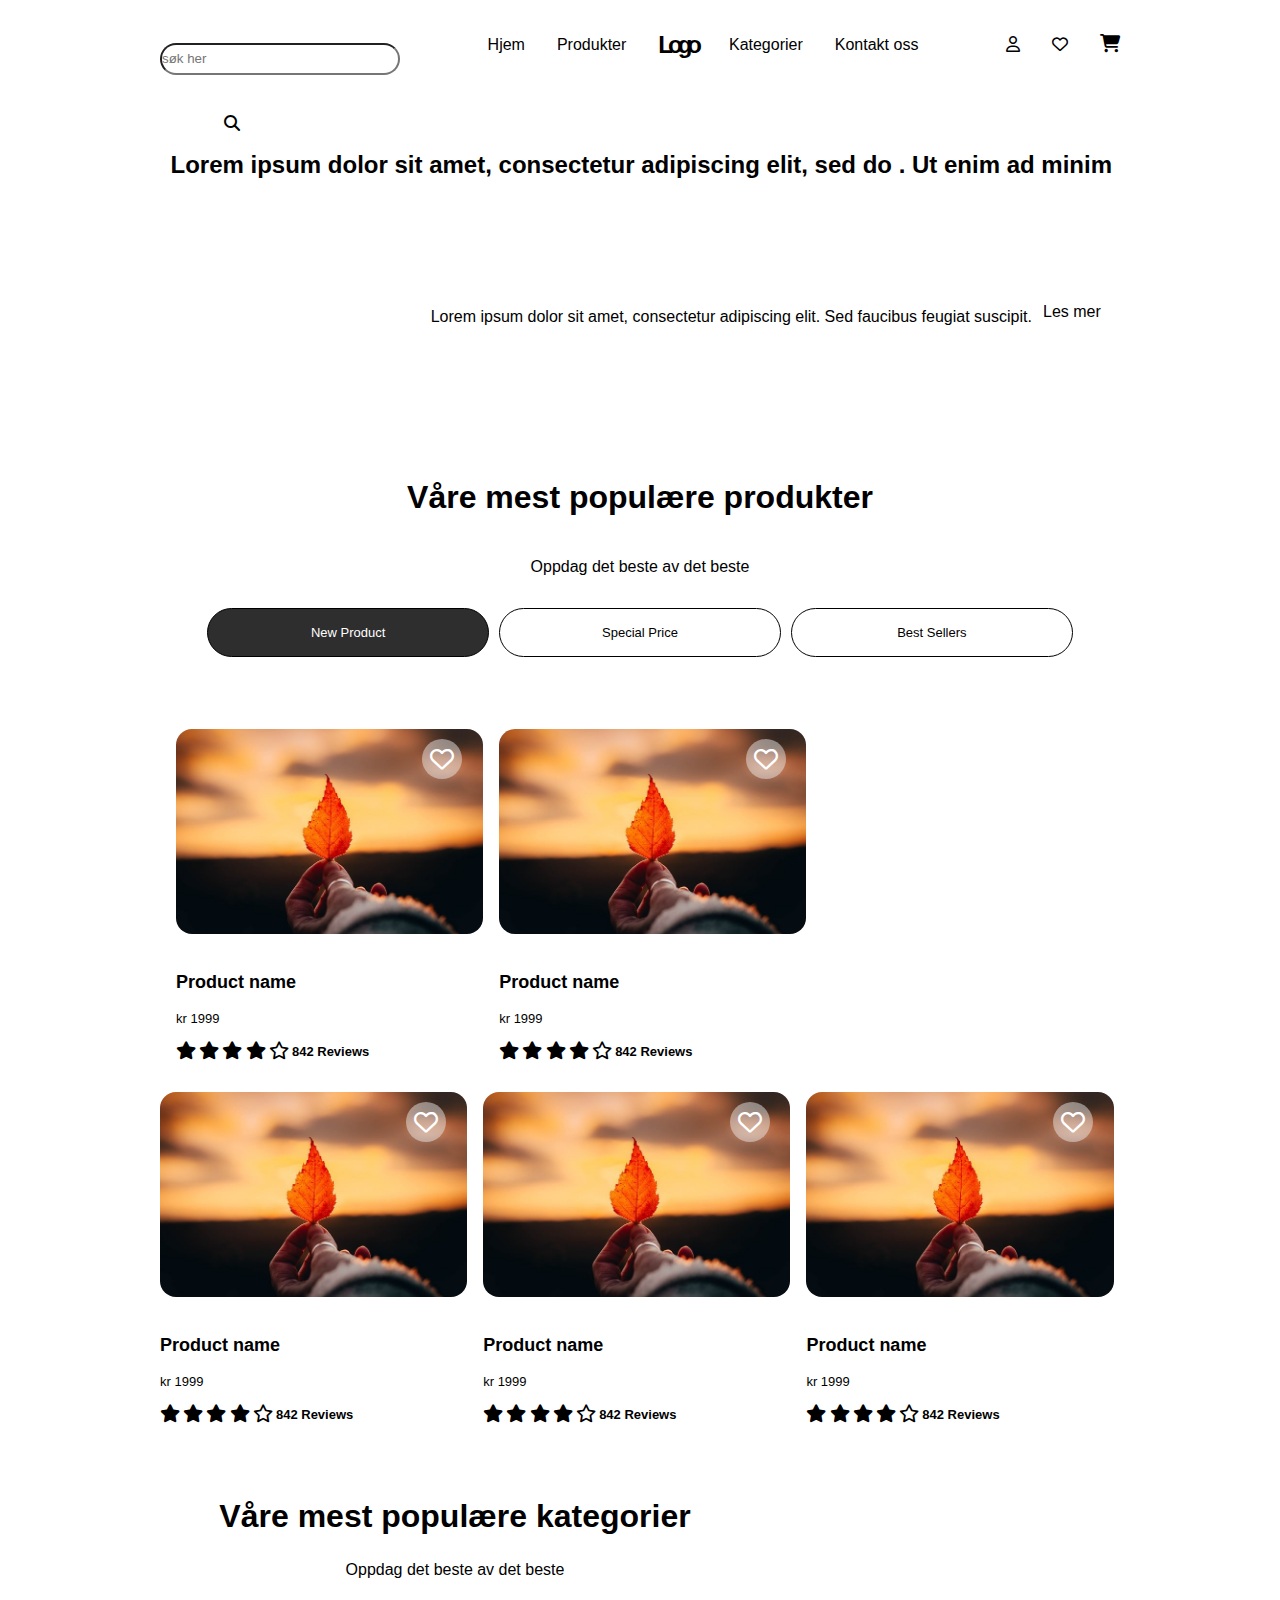
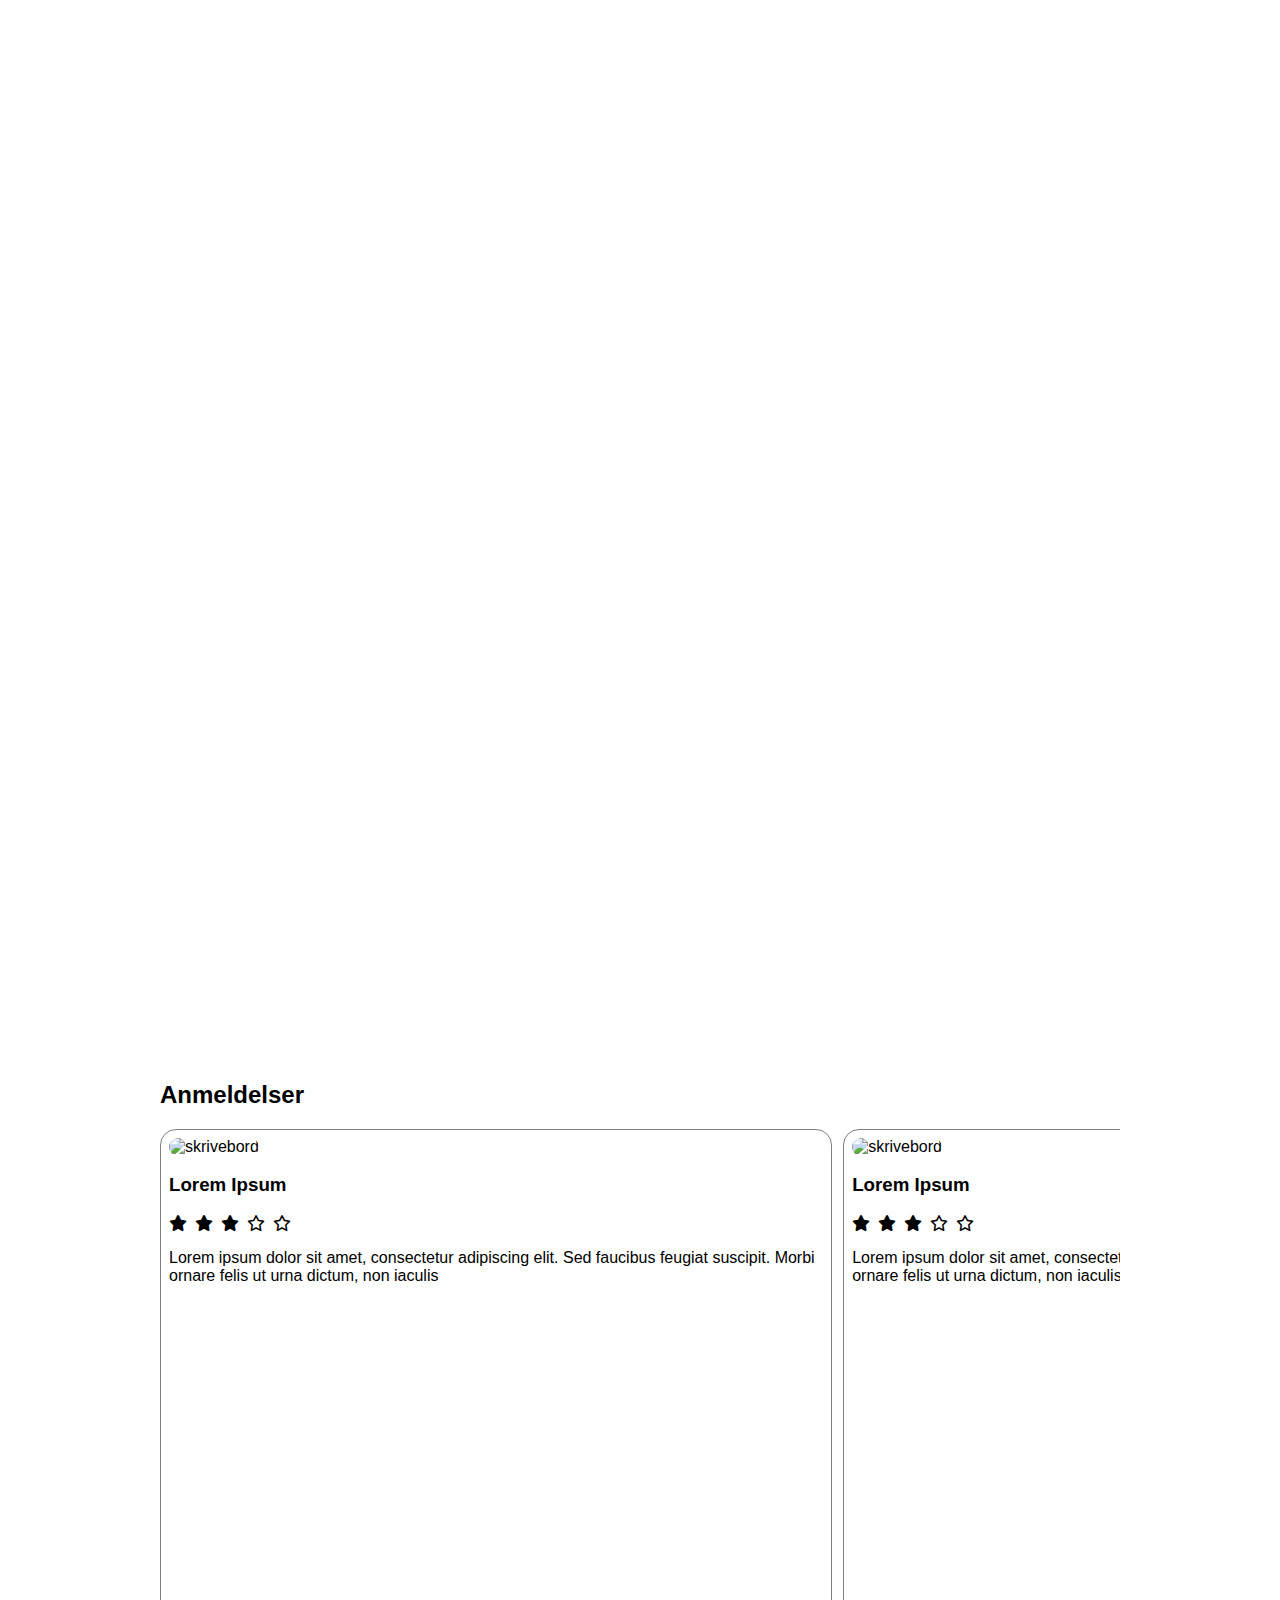
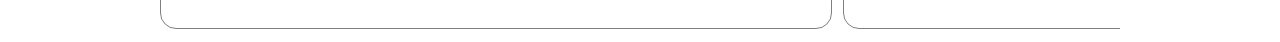
==== commit a3410b94: "gg" ====
--- a/index.html
+++ b/index.html
@@ -304,68 +304,7 @@
            
 
 
-            <footer>
-                <section class="logo">
-                    <p >Logo</p>
-                    <p>Lorem ipsum dolor sit amet, consectetur adipiscing elit, sed do eiusmod tempor incididunt ut</p>
-                </section>
-
-
-                <section id="tilgang">
-                    <h3>KONTAKT</h3>
-                    <ul>
-                        <li><i class="fa-solid fa-location-dot"></i></li>
-                        <li class="bold">Adresse:</li>
-                        <li>Lorem</li>
-                    </ul>
-                    
-                    
-                    <ul>
-                        <li><i class="fa-solid fa-phone"></i></li>
-                        <li class="bold">Telefon:</li>
-                        <li>Lorem Ipsum</li>
-                    </ul>
-
-                    <ul>
-                        <li><i class="fa-solid fa-envelope"></i></li>
-                        <li class="bold">E-post:</li>
-                        <li>lorem@ipsum.com</li>
-                    </ul>
-                    
-                    <ul>
-                        <li><i class="fa-solid fa-clock"></i></li>
-                        <li class="bold">Åpningstider:</li>
-                        <li>Stenger 15:00</li>
-                    </ul>
-                </section>
-                    
-                
-            
-
-                <section >
-                    <h3>SNARVEIER</h3>
-                    <ul id="snarveier">
-                        <li>Produkter</li>
-                        <li>Kategorier</li>
-                        <li>Kontakt oss</li>
-                    </ul>
-                </section>
-                
-
-
-
-
-
-                <section id="some">
-                    <h3>SOSIALE MEDIER</h3>
-                    <ul>
-                        <li><i class="fa-brands fa-facebook"></i></li>
-                        <li><i class="fa-brands fa-instagram"></i></li>
-                        <li><i class="fa-brands fa-linkedin"></i></li>
-                        <li><i class="fa-brands fa-pinterest-p"></i></li>
-                    </ul>
-                </section>
-            </footer>
+           
         
     </body>
 
--- a/css/css.css
+++ b/css/css.css
@@ -26,6 +26,13 @@
     list-style: none;
 }
 
+.logo{
+    font-size: x-large;
+    font-weight: bold;
+    letter-spacing: -5px;
+    color: black;
+    text-decoration: none;
+}
 
 #produkt-side{
     margin:0.2rem;
@@ -46,10 +53,7 @@
             }
         }
     }
-    #produkt-oversikt{
-        
-       
-    }
+   
     
     #produkt-bilder{
         
@@ -86,7 +90,7 @@
             width:6rem;
             height:7rem;
             margin-left:0.8rem;
-            margin-botom:0rem;
+            margin-bottom:0rem;
              margin-top:0.725rem;
             
          }
@@ -98,7 +102,28 @@
          }
 
     }
-    
+    #produkt-oversikt{
+        ul{
+            gap: 0.5rem;
+            padding:1rem;
+            border-bottom: 1.5px solid black;
+        }
+        summary {
+            display: block;
+          }
+          
+        
+          summary::after {
+            margin-left: 1ch;
+            display: inline-block;
+            content: '+';
+            transition: 0.2s;
+          }
+          
+          details[open] > summary::after {
+            transform: rotate(90deg);
+          }
+    }
     
 }
 
@@ -240,10 +265,7 @@
         flex-wrap: wrap;
     }
 
-    p{
-        
-        
-    }
+   
     a{
         position:relative;
         border-radius: 2rem;
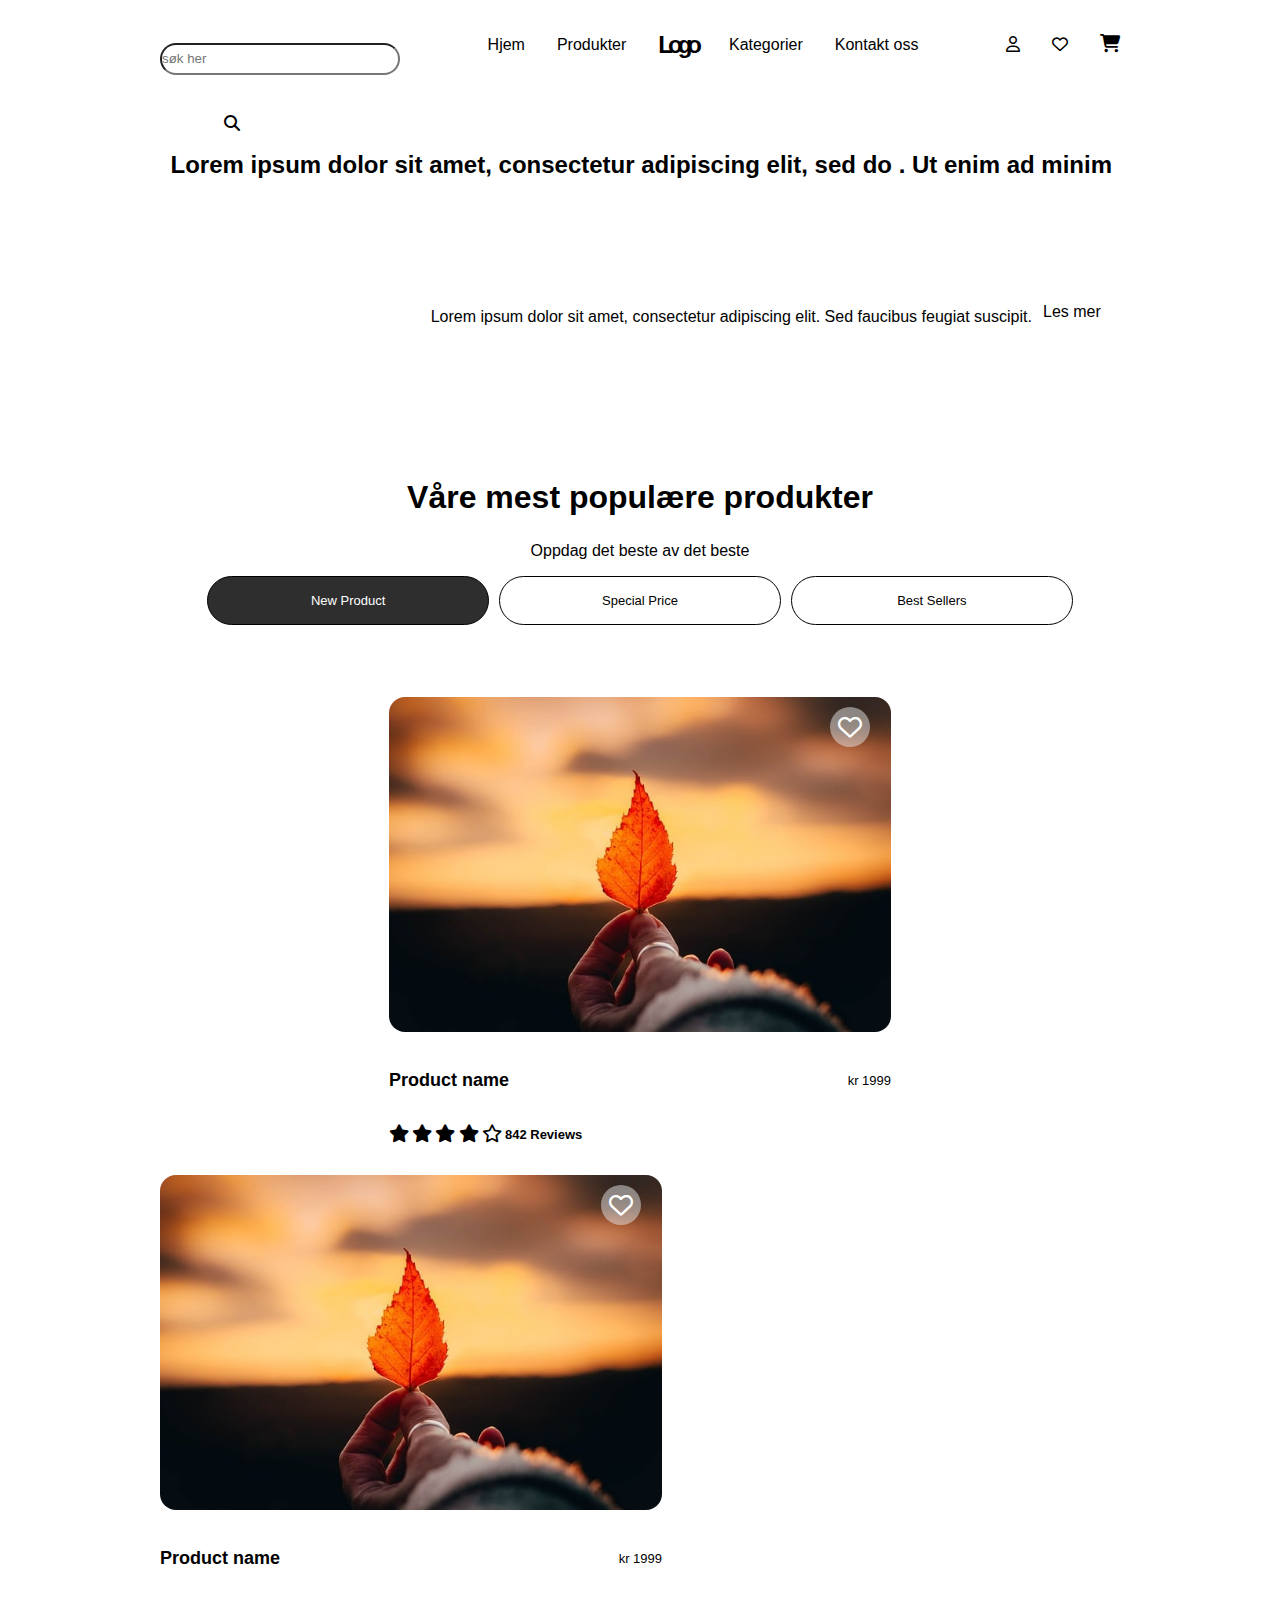
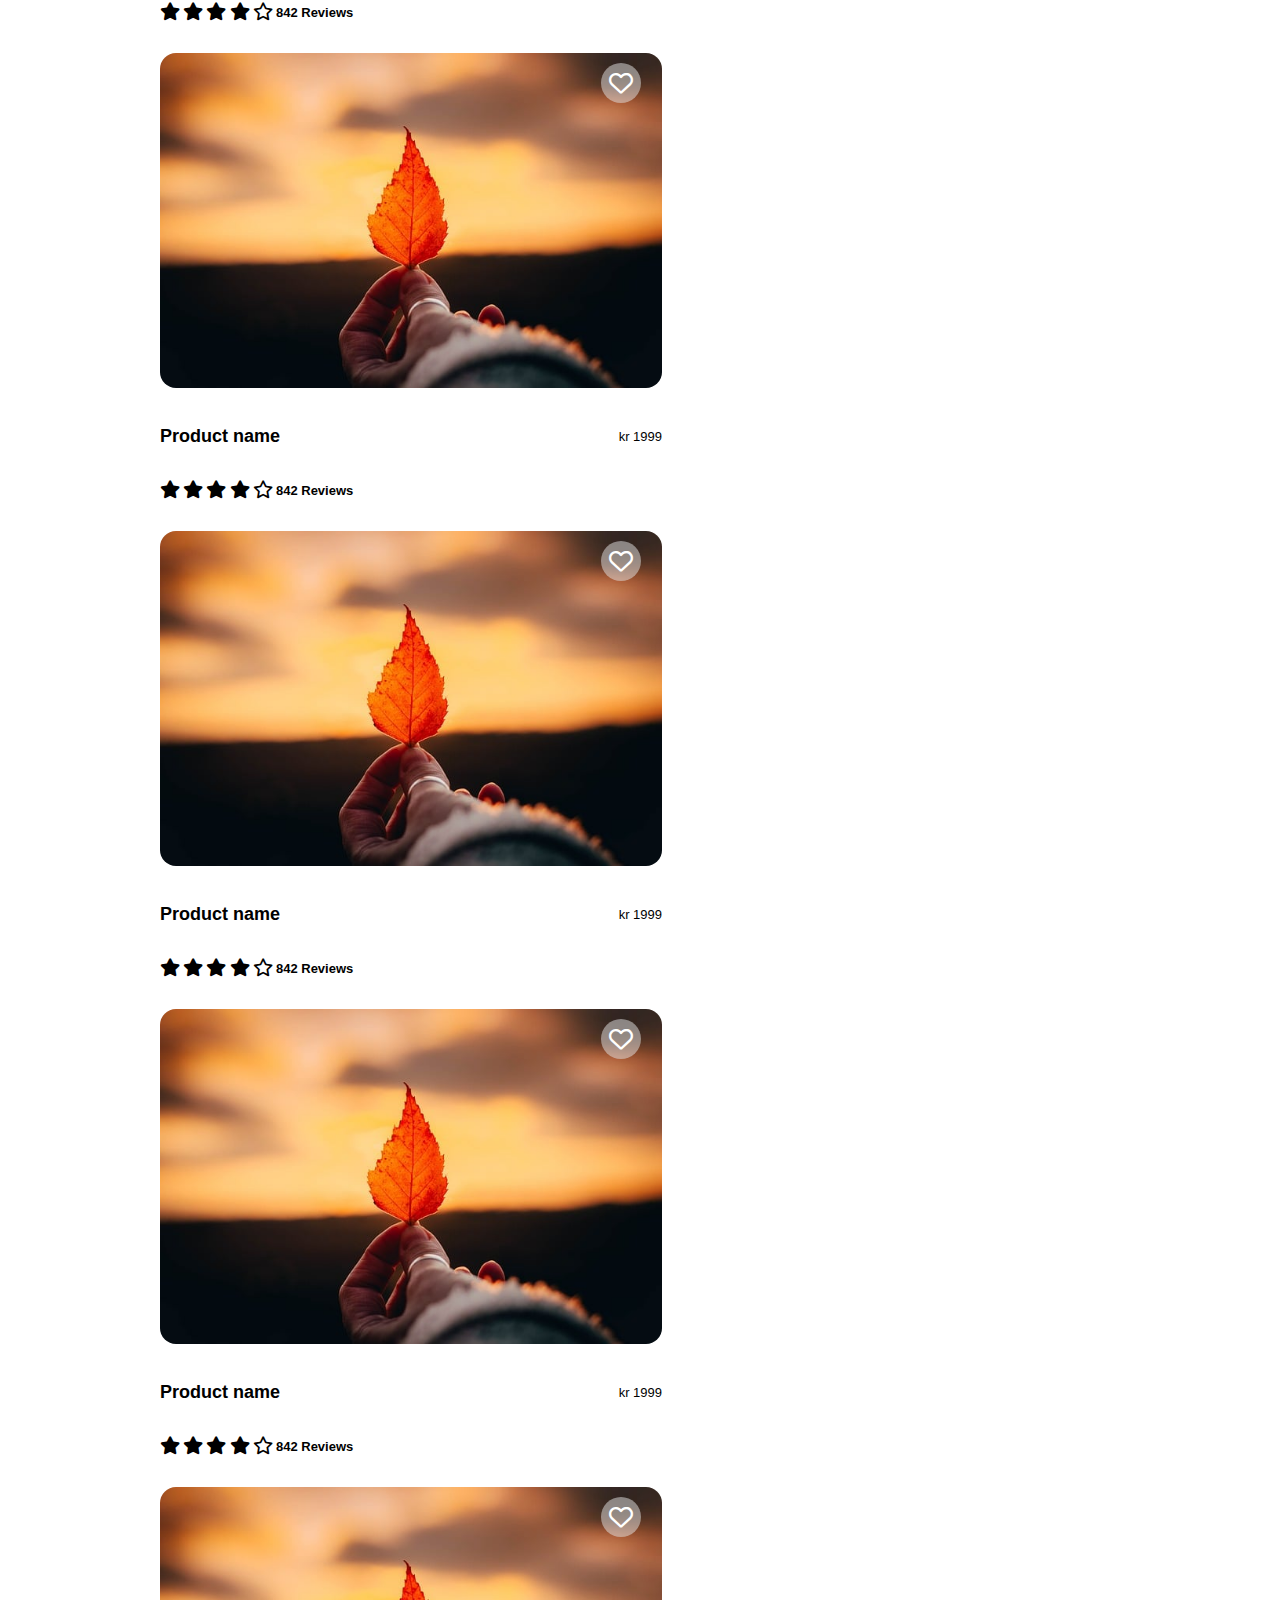
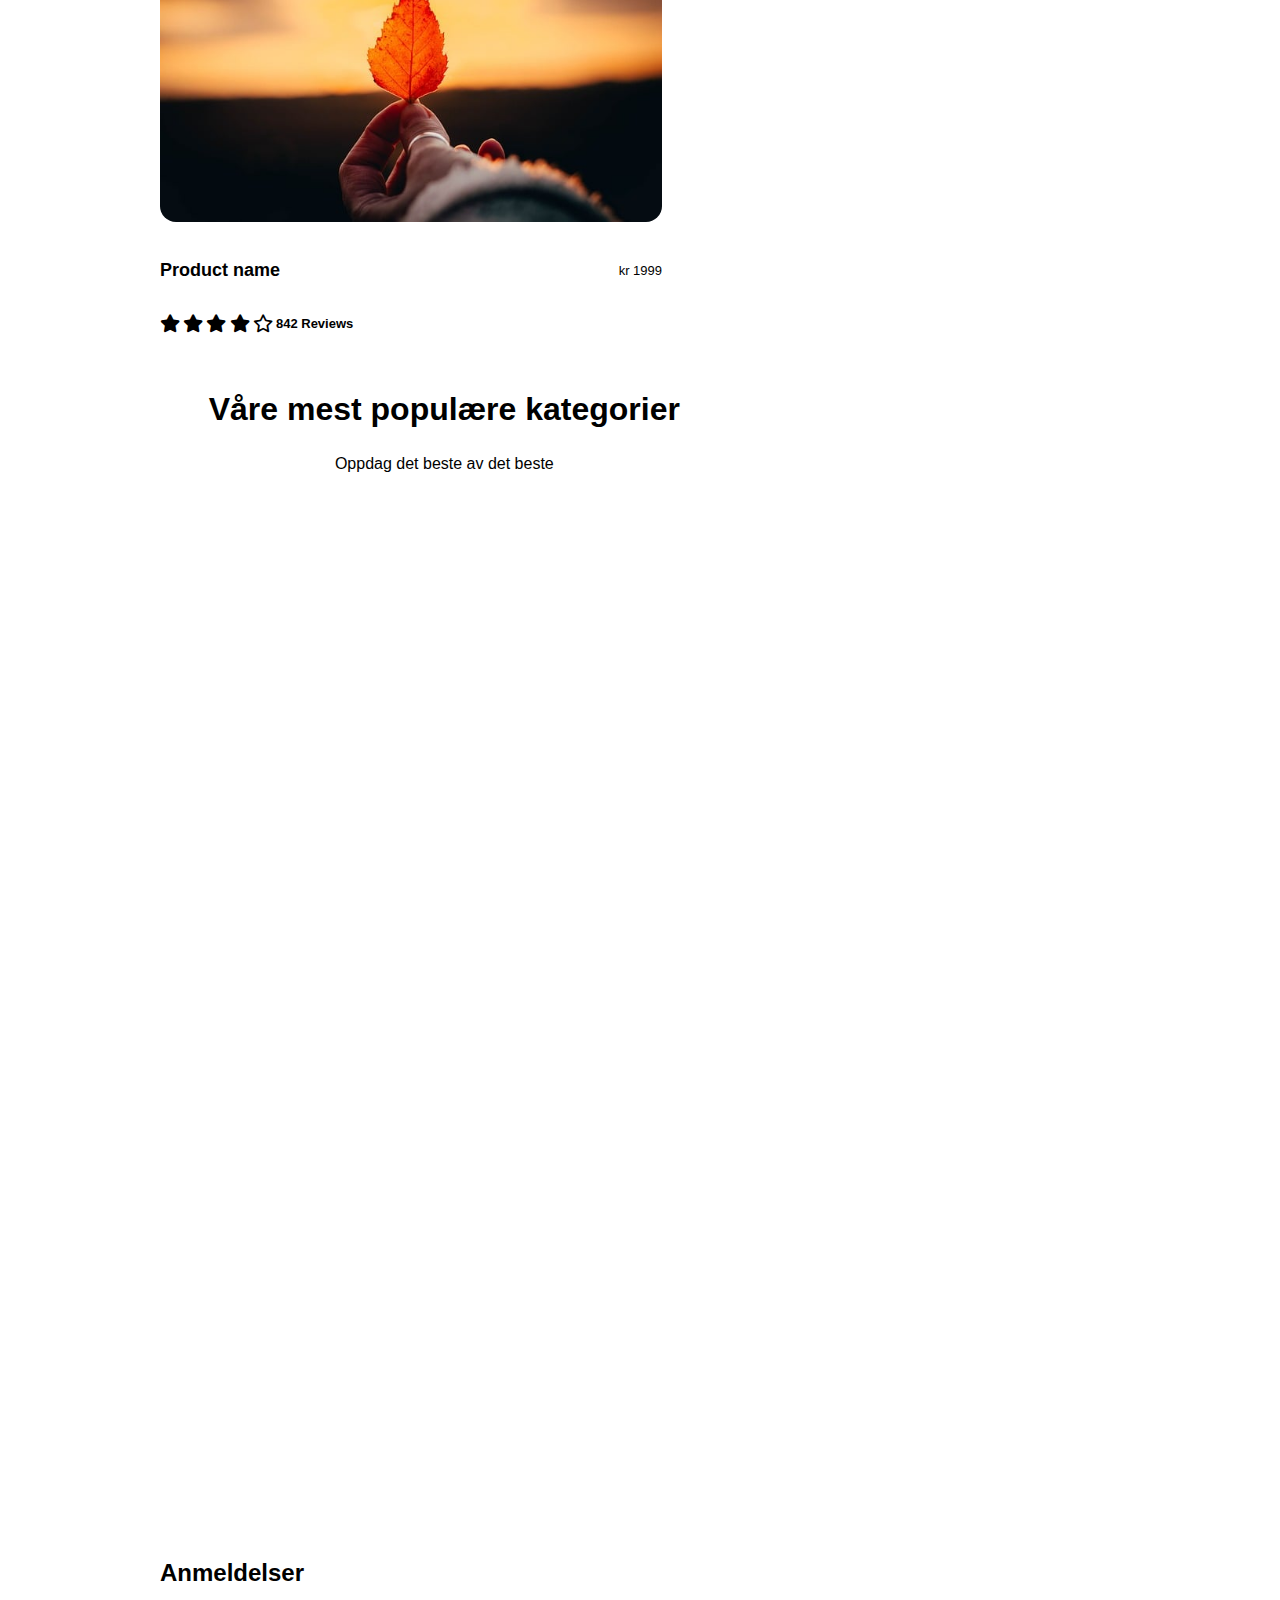
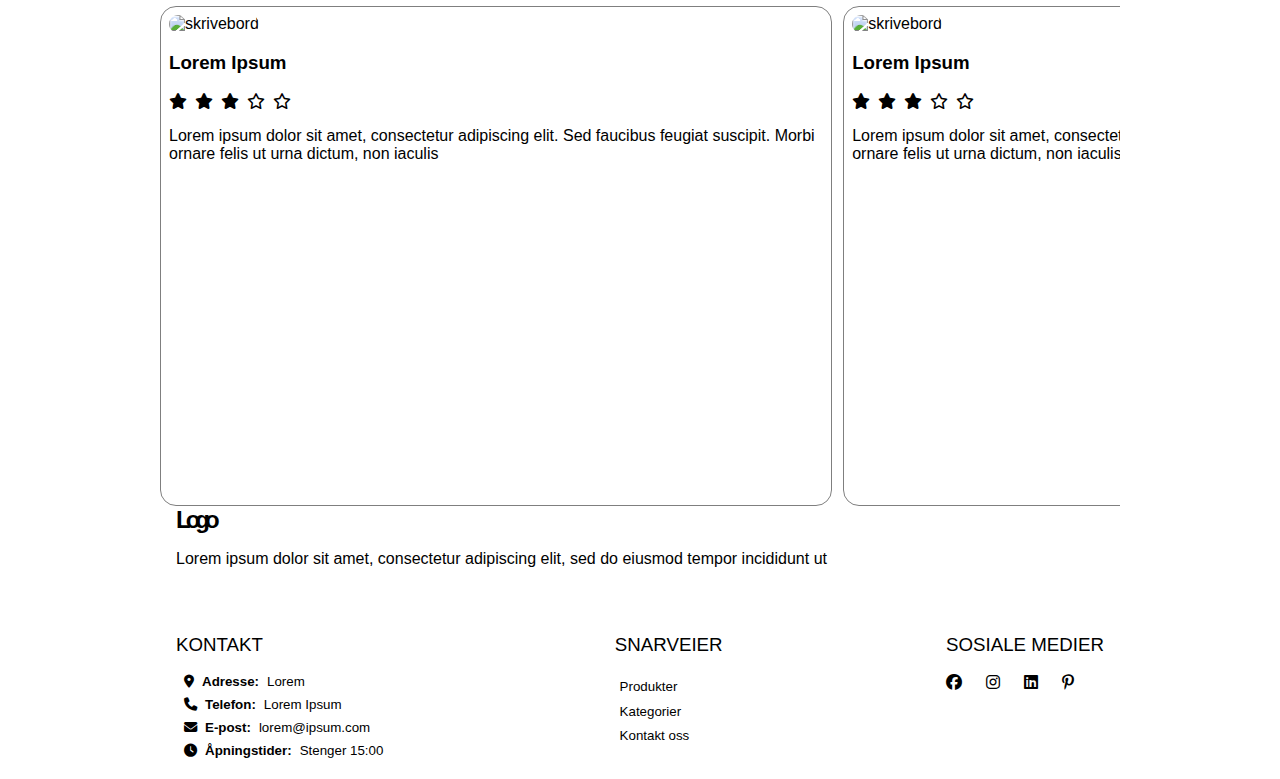
==== commit 3abb67fb: "dag 8" ====
--- a/index.html
+++ b/index.html
@@ -12,7 +12,7 @@
         <title>Lorem Slipsum</title>
     </head>
 
-    <body>
+    <body id="index">
         <header>
                 <nav>
                     <form>
@@ -46,7 +46,7 @@
                 </nav>
         </header>
             
-        <main id="index">
+        <main >
             <section id="banner">
                     <div class="scroll-container">
                         
@@ -95,110 +95,144 @@
                             <a class="heart"><i class="fa-regular fa-heart"></i>
                             <img src="bilder/leaf.jpg" alt="new product category">
                             </a>
-                            <ul class="product-info">
-                                    <li>
-                                        <h3>Product name</h3>
-                                    </li>
-                                    <li class="price">
-                                        kr 1999
-                                    </li>
-                                </ul>
-                                <ul>
-                                    <li><i class="fa-solid fa-star"></i></li>
-                                    <li><i class="fa-solid fa-star"></i></li>
-                                    <li><i class="fa-solid fa-star"></i></li>
-                                    <li><i class="fa-solid fa-star"></i></li>
-                                    <li><i class="fa-regular fa-star"></i></li>
-                                    <li class="bold">842 Reviews</li>
-                                </ul>
-                        </article>
-                    </a>
-                    
-
-                    <article class="product-card">
-                        <a class="heart"><i class="fa-regular fa-heart"></i>
-                        <img src="bilder/leaf.jpg" alt="new product category">
-                        </a>
-                        <ul class="product-info">
-                                <li>
-                                    <h3>Product name</h3>
-                                </li>
-                                <li class="price">
-                                    kr 1999
-                                </li>
-                            </ul>
-                            <ul>
-                                <li><i class="fa-solid fa-star"></i></li>
-                                <li><i class="fa-solid fa-star"></i></li>
-                                <li><i class="fa-solid fa-star"></i></li>
-                                <li><i class="fa-solid fa-star"></i></li>
-                                <li><i class="fa-regular fa-star"></i></li>
-                                <li class="bold">842 Reviews</li>
-                            </ul>
-                    </article>
-                    <article class="product-card">
-                        <a class="heart"><i class="fa-regular fa-heart"></i>
-                        <img src="bilder/leaf.jpg" alt="new product category">
-                        </a>
-                        <ul class="product-info">
-                                <li>
-                                    <h3>Product name</h3>
-                                </li>
-                                <li class="price">
-                                    kr 1999
-                                </li>
-                            </ul>
-                            <ul>
-                                <li><i class="fa-solid fa-star"></i></li>
-                                <li><i class="fa-solid fa-star"></i></li>
-                                <li><i class="fa-solid fa-star"></i></li>
-                                <li><i class="fa-solid fa-star"></i></li>
-                                <li><i class="fa-regular fa-star"></i></li>
-                                <li class="bold">842 Reviews</li>
-                            </ul>
-                    </article>
-                    <article class="product-card">
-                        <a class="heart"><i class="fa-regular fa-heart"></i>
-                        <img src="bilder/leaf.jpg" alt="new product category">
-                        </a>
-                        <ul class="product-info">
-                                <li>
-                                    <h3>Product name</h3>
-                                </li>
-                                <li class="price">
-                                    kr 1999
-                                </li>
-                            </ul>
-                            <ul>
-                                <li><i class="fa-solid fa-star"></i></li>
-                                <li><i class="fa-solid fa-star"></i></li>
-                                <li><i class="fa-solid fa-star"></i></li>
-                                <li><i class="fa-solid fa-star"></i></li>
-                                <li><i class="fa-regular fa-star"></i></li>
-                                <li class="bold">842 Reviews</li>
-                            </ul>
-                    </article>
-                    <article class="product-card">
-                        <a class="heart"><i class="fa-regular fa-heart"></i>
-                        <img src="bilder/leaf.jpg" alt="new product category">
-                        </a>
-                        <ul class="product-info">
-                                <li>
-                                    <h3>Product name</h3>
-                                </li>
-                                <li class="price">
-                                    kr 1999
-                                </li>
-                            </ul>
-                            <ul>
-                                <li><i class="fa-solid fa-star"></i></li>
-                                <li><i class="fa-solid fa-star"></i></li>
-                                <li><i class="fa-solid fa-star"></i></li>
-                                <li><i class="fa-solid fa-star"></i></li>
-                                <li><i class="fa-regular fa-star"></i></li>
-                                <li class="bold">842 Reviews</li>
-                            </ul>
-                    </article>
+                            <ul class="filled-list" >
+                                    <li>
+                                        <h3>Product name</h3>
+                                    </li>
+                                    <li>
+                                        kr 1999
+                                    </li>
+                                </ul>
+                                <ul>
+                                    <li><i class="fa-solid fa-star"></i></li>
+                                    <li><i class="fa-solid fa-star"></i></li>
+                                    <li><i class="fa-solid fa-star"></i></li>
+                                    <li><i class="fa-solid fa-star"></i></li>
+                                    <li><i class="fa-regular fa-star"></i></li>
+                                    <li class="bold">842 Reviews</li>
+                                </ul>
+                        </article>
+                    </a>
+                    
+
+                    <a href="product.html">
+                        <article class="product-card">
+                            <a class="heart"><i class="fa-regular fa-heart"></i>
+                            <img src="bilder/leaf.jpg" alt="new product category">
+                            </a>
+                            <ul class="filled-list" >
+                                    <li>
+                                        <h3>Product name</h3>
+                                    </li>
+                                    <li>
+                                        kr 1999
+                                    </li>
+                                </ul>
+                                <ul>
+                                    <li><i class="fa-solid fa-star"></i></li>
+                                    <li><i class="fa-solid fa-star"></i></li>
+                                    <li><i class="fa-solid fa-star"></i></li>
+                                    <li><i class="fa-solid fa-star"></i></li>
+                                    <li><i class="fa-regular fa-star"></i></li>
+                                    <li class="bold">842 Reviews</li>
+                                </ul>
+                        </article>
+                    </a>
+
+                    <a href="product.html">
+                        <article class="product-card">
+                            <a class="heart"><i class="fa-regular fa-heart"></i>
+                            <img src="bilder/leaf.jpg" alt="new product category">
+                            </a>
+                            <ul class="filled-list" >
+                                    <li>
+                                        <h3>Product name</h3>
+                                    </li>
+                                    <li>
+                                        kr 1999
+                                    </li>
+                                </ul>
+                                <ul>
+                                    <li><i class="fa-solid fa-star"></i></li>
+                                    <li><i class="fa-solid fa-star"></i></li>
+                                    <li><i class="fa-solid fa-star"></i></li>
+                                    <li><i class="fa-solid fa-star"></i></li>
+                                    <li><i class="fa-regular fa-star"></i></li>
+                                    <li class="bold">842 Reviews</li>
+                                </ul>
+                        </article>
+                    </a>
+
+                    <a href="product.html">
+                        <article class="product-card">
+                            <a class="heart"><i class="fa-regular fa-heart"></i>
+                            <img src="bilder/leaf.jpg" alt="new product category">
+                            </a>
+                            <ul class="filled-list" >
+                                    <li>
+                                        <h3>Product name</h3>
+                                    </li>
+                                    <li>
+                                        kr 1999
+                                    </li>
+                                </ul>
+                                <ul>
+                                    <li><i class="fa-solid fa-star"></i></li>
+                                    <li><i class="fa-solid fa-star"></i></li>
+                                    <li><i class="fa-solid fa-star"></i></li>
+                                    <li><i class="fa-solid fa-star"></i></li>
+                                    <li><i class="fa-regular fa-star"></i></li>
+                                    <li class="bold">842 Reviews</li>
+                                </ul>
+                        </article>
+                    </a>
+                    <a href="product.html">
+                        <article class="product-card">
+                            <a class="heart"><i class="fa-regular fa-heart"></i>
+                            <img src="bilder/leaf.jpg" alt="new product category">
+                            </a>
+                            <ul class="filled-list" >
+                                    <li>
+                                        <h3>Product name</h3>
+                                    </li>
+                                    <li>
+                                        kr 1999
+                                    </li>
+                                </ul>
+                                <ul>
+                                    <li><i class="fa-solid fa-star"></i></li>
+                                    <li><i class="fa-solid fa-star"></i></li>
+                                    <li><i class="fa-solid fa-star"></i></li>
+                                    <li><i class="fa-solid fa-star"></i></li>
+                                    <li><i class="fa-regular fa-star"></i></li>
+                                    <li class="bold">842 Reviews</li>
+                                </ul>
+                        </article>
+                    </a>
+
+                    <a href="product.html">
+                        <article class="product-card">
+                            <a class="heart"><i class="fa-regular fa-heart"></i>
+                            <img src="bilder/leaf.jpg" alt="new product category">
+                            </a>
+                            <ul class="filled-list" >
+                                    <li>
+                                        <h3>Product name</h3>
+                                    </li>
+                                    <li>
+                                        kr 1999
+                                    </li>
+                                </ul>
+                                <ul>
+                                    <li><i class="fa-solid fa-star"></i></li>
+                                    <li><i class="fa-solid fa-star"></i></li>
+                                    <li><i class="fa-solid fa-star"></i></li>
+                                    <li><i class="fa-solid fa-star"></i></li>
+                                    <li><i class="fa-regular fa-star"></i></li>
+                                    <li class="bold">842 Reviews</li>
+                                </ul>
+                        </article>
+                    </a>
 
                     
             </section>
@@ -300,7 +334,68 @@
             
             
         </main>
-            
+        <footer>
+            <section id="logo-and-p">
+                <a class="logo" href="index.html">Logo</a>
+                <p>Lorem ipsum dolor sit amet, consectetur adipiscing elit, sed do eiusmod tempor incididunt ut</p>
+            </section>
+
+
+            <section id="tilgang">
+                <h3>KONTAKT</h3>
+                <ul>
+                    <li><i class="fa-solid fa-location-dot"></i></li>
+                    <li class="bold">Adresse:</li>
+                    <li>Lorem</li>
+                </ul>
+                
+                
+                <ul>
+                    <li><i class="fa-solid fa-phone"></i></li>
+                    <li class="bold">Telefon:</li>
+                    <li>Lorem Ipsum</li>
+                </ul>
+
+                <ul>
+                    <li><i class="fa-solid fa-envelope"></i></li>
+                    <li class="bold">E-post:</li>
+                    <li>lorem@ipsum.com</li>
+                </ul>
+                
+                <ul>
+                    <li><i class="fa-solid fa-clock"></i></li>
+                    <li class="bold">Åpningstider:</li>
+                    <li>Stenger 15:00</li>
+                </ul>
+            </section>
+                
+            
+        
+
+            <section >
+                <h3>SNARVEIER</h3>
+                <ul id="snarveier">
+                    <li>Produkter</li>
+                    <li>Kategorier</li>
+                    <li>Kontakt oss</li>
+                </ul>
+            </section>
+            
+
+
+
+
+
+            <section id="some">
+                <h3>SOSIALE MEDIER</h3>
+                <ul>
+                    <li><i class="fa-brands fa-facebook"></i></li>
+                    <li><i class="fa-brands fa-instagram"></i></li>
+                    <li><i class="fa-brands fa-linkedin"></i></li>
+                    <li><i class="fa-brands fa-pinterest-p"></i></li>
+                </ul>
+            </section>
+        </footer>    
            
 
 
--- a/css/css.css
+++ b/css/css.css
@@ -4,12 +4,170 @@
 /*Globalt utseende*/
 
 body{
-    font-family: Arial, Helvetica, sans-serif;
-   margin: 0.8rem;
+   
+    margin: 0.8rem;
    
    
     
 }
+
+
+
+*{
+    font-family: Arial, Helvetica, sans-serif;
+}
+header {
+    justify-content: center;
+    text-decoration: none;
+    
+  
+    nav{
+        
+        min-width: 100%;
+
+        
+        
+        
+
+       #nav-icons{
+            display: flex;
+            justify-content: center;
+       }
+
+        form{
+            display: flex;
+            width:100%;
+            justify-content: center;
+            
+            
+            padding-top:0.87rem ;
+            input{
+                border-radius: 1rem;
+                height: 2rem;
+                width: 15rem;
+            }
+    
+
+            
+            
+            
+        }
+
+
+
+        label{
+            i{
+                position: rleative;
+                top: 7.18rem;
+                left: 19rem;
+            }
+        }
+
+
+        ul{
+            text-align : center;
+            gap: 1rem;
+            padding: 0px;
+            line-height: 2rem;
+           
+            
+
+            li{
+
+                a{
+                color: black;
+                text-decoration: none;
+                
+                i{
+                    font-size: large;
+                }
+    
+                
+                }
+            }
+        }
+    }
+    
+}
+
+
+footer{
+    display: flex;
+    flex-wrap:wrap;
+    gap:1.9rem;
+    
+    h3{font-weight:normal;}
+    
+    #tilgang{
+        ul{
+            padding:0px;
+            display: flex;
+            flex-wrap: wrap;
+            gap:0.5rem;
+            min-width:70%;
+            margin:0.5rem;
+            font-size:smaller;
+        
+        }
+       
+    }
+    
+    
+        .logo {
+            width: 100%;
+        
+        p{
+            width: 100%;
+            text-decoration: solid;
+         }
+    
+        }
+    #snarveier{
+        li{
+            padding:0.3rem;
+            font-size:smaller;
+        }
+    }
+
+    #some{
+        
+        ul{
+            display: flex;
+            flex-wrap: wrap;
+            gap: 1.5rem;
+            
+        }
+     } 
+    
+   
+    ul{
+        li{
+            
+            a{
+            color: black;
+            text-decoration: none;
+            }
+        }
+    }
+}
+
+
+.bold{
+    font-weight: bold;
+}
+
+.flex-list{
+    display: flex;
+    flex-wrap:wrap;
+}
+
+.filled-list{
+    gap: 0.5rem;
+    padding:1rem;
+    display: flex;
+    justify-content: space-between;
+}
+
 
 *{
     box-sizing: border-box;
@@ -35,8 +193,8 @@
 }
 
 #produkt-side{
-    margin:0.2rem;
-    nav{
+    
+    #nav-produkt-produktside{
         
         
         ul{
@@ -56,19 +214,17 @@
    
     
     #produkt-bilder{
-        
-
         display: grid;
         grid-template-columns: 1fr;
         grid-template-rows: 1fr,1fr;
-        max-width:100;
+        max-width: 425px;;
 
         #img1{
             grid-column:1/2;
             grid-row: 1/2;
-            width:6rem;
-            height:7rem;
-            margin-left:0.8rem
+            width:7rem;
+            height:9rem;
+            margin-bottom:0.7rem;
             
             
         }
@@ -76,45 +232,155 @@
         #img2{
             grid-column:1/2;
             grid-row: 2/3; 
-            width:6rem;
-            height:7rem;
-            margin-left:2%;
-            margin-top:0.725rem;
+            width:7rem;
+            height:9rem;
+            margin-bottom:0.7rem;    
             
             
          }
          #img3{
             grid-column:1/2;
             grid-row: 3/4;
-            width:67px;
-            width:6rem;
-            height:7rem;
-            margin-left:0.8rem;
-            margin-bottom:0rem;
-             margin-top:0.725rem;
+            
+            width:7rem;
+            height:9rem;
+            
+        
             
          }
          #img4{
             grid-column:2/4;
             grid-row: 1/4; 
-            max-width:14.75rem;
-            height:22.5rem;  
+            max-width:18.6rem;
+            height:28.5rem;  
          }
 
     }
     #produkt-oversikt{
-        ul{
+       
+        .filled-list{
             gap: 0.5rem;
-            padding:1rem;
-            border-bottom: 1.5px solid black;
-        }
+            padding:1rem 1rem 1rem 0rem;
+            border-bottom: 1px solid black;
+            display: flex;
+            justify-content: space-between;
+            
+
+            li{
+                text-align: center;
+                padding-bottom: 1rem;
+            }
+        }
+        
+        #anmeldelser-container{
+            display: flex;
+            justify-content: space-between;
+            text-align: center;
+        }
+        .stjerner{
+            display: flex;
+            flex-wrap: wrap;
+            text-align: center;
+            
+           
+        }
+        #navn-pris-merkenavn{
+            li{
+                margin-top: 1rem;
+            }
+        
+        }
+
+        #merkenavn{
+            text-decoration: underline;
+            font-weight:lighter;
+        
+        
+        
+        }
+        
+        
+        form{
+           
+            #size{
+                 width: 100%;   
+                 border: 1px solid rgb(134, 134, 134);
+                 border-radius: 5px;
+                 background-color: rgb(216, 216, 216);
+                 padding:1.1rem 6rem 1rem 0rem;
+                 margin-bottom:1rem ;
+
+               
+            }
+            
+
+            input{
+                width: 80%;
+                border: none;
+                background-color: black;
+                color: white;
+                padding:1.1rem 6rem 1rem 6rem;
+
+            
+                
+                
+                
+            }
+        }
+        
+        
+        
+        
+        .lik-handlekurv-knapper{
+            display: flex;
+            gap:1rem;
+            justify-content:center;
+            padding-bottom:3rem;
+            border-bottom: 0.1px solid black;
+           
+            #legg-til-handlekurv{
+                border: none;
+                background-color: black;
+                color: white;
+                padding:1.1rem 6rem 1rem 6rem;
+    
+            }
+
+        
+            #lik-produkt{
+                border: 0.1px solid black;
+                background-color: white;
+                padding: 1rem;
+            }
+        
+        }
+
+       
+
+        
+
+
+
+        details{
+            width: 100%;
+        }
+        
         summary {
             display: block;
+            text-align: right; 
+            width: 100%;
           }
           
         
           summary::after {
-            margin-left: 1ch;
+            
+            font-size: x-large;
+            
+            text-align: right;
+            color: black;
+    
+
+
             display: inline-block;
             content: '+';
             transition: 0.2s;
@@ -122,6 +388,8 @@
           
           details[open] > summary::after {
             transform: rotate(90deg);
+            text-align: end;
+            
           }
     }
     
@@ -132,483 +400,360 @@
 
 
 
-header {
-    
-    display: flex;
-    flex-wrap: wrap;
-    justify-content: center;
-    text-decoration: none;
-    
-  
-    nav{
-        
+
+
+
+#index{
+    #banner{
+        position: relative;
+        max-width: 100%;
         min-width: 100%;
-
-        
-        
-        
-
-       #nav-icons{
+        height: 20rem;
+        display: flex;
+        flex-wrap: wrap;
+        gap: 1rem;
+       
+        
+        
+    }
+    
+    
+    
+    
+    
+    
+    
+    
+    
+    
+    #banner .scroll-container{
+        display: flex;
+        gap:1rem;
+        overflow: scroll;
+        border-radius: 1rem;
+        
+    
+    }
+    
+    #banner .scroll-container article {
+        min-width: 100%;
+        min-height: 100%;
+        background-image: url("https://cdn.pixabay.com/photo/2019/11/12/15/47/leaves-4621334_1280.jpg");
+        border-radius: 1rem;
+        padding:0.5rem;
+        display:flex;
+        flex-wrap:wrap;
+        justify-content:right;
+        
+        p,h2{
+        
+            text-align:right;
+            
+            display:flex;
+            flex-wrap: wrap;
+        }
+    
+       
+        a{
+            position:relative;
+            border-radius: 2rem;
+        
+            padding: 0.7rem;
+            color: black;
+            background-color: white;
+            text-decoration: none;
+        }
+        
+    }
+    
+    
+    
+    
+    #produkter{
+        
+        
+        display: flex;
+        flex-wrap: wrap;
+        gap:1rem;
+        
+        header{
+            padding:0.6rem;
+            margin: 0px;
+            min-width: 100%;
+            padding-bottom: 2.5rem;
+            h2,p{
+                width: 100%;
+                text-align: center;
+                
+            }
+            h2{
+                font-size:xx-large;
+                
+            }
+                
+            ul{
+                padding-left:0;
+                min-width: 100%;
+                display: flex;
+                gap: 0.6rem;
+                justify-content: center;
+              
+    
+                li{
+                    
+                    width: 30%; 
+                    
+                    padding-top: 1rem;
+                    padding-bottom:1rem;
+                    text-align: center;
+    
+                    font-size: small;
+                    border-radius: 2rem;
+                    border:0.1px solid black;
+                    
+                    
+                }
+    
+                
+    
+                #new-product{
+                    color: white;
+                    background-color: rgb(46, 46, 46);
+                }
+            
+                }       
+    }
+    
+    
+    
+    
+    
+        .product-card {
+            max-width: 100%;
+            padding: 0px;
+          
+            
+                a{
+                   
+              
+                    i{
+                       color: white;
+                        position: absolute;
+                        right:1.3rem;
+                        margin-top:0.6rem;
+                        font-size: 1.5rem;
+                        border-radius: 20rem;
+                        padding: 0.5rem;
+                        border:0.1px;
+                        background-color:rgb(229 229 229 / 50%);
+    
+                        
+                    }
+        
+                   
+        
+        
+               }
+           
+            
+    
+            img{
+                border-radius: 1rem;
+                max-width: 100%;
+            }
+            
+            .product-info{
+                gap:55%;
+               
+                }
+            ul{
+                padding:0px;
+                display: flex;
+                flex-wrap: wrap;
+                width: 100%;
+                gap:0.2rem;
+                
+                li{
+                    align-content: center;
+                    padding: 0px;
+                    font-size: small;
+                    h3{
+                        font-size: large;
+                    }
+    
+                    i{
+                        font-size: large;
+                    }
+                }
+            }
+            }
+        }
+    
+    
+    
+    
+    #kategorier{
+        
+        header{
+                padding:1rem;
+               h2{
+            font-size:xx-large;
+                }
+            }
+         
+        
+            article {
+                border-radius: 1rem;
+                background-size: cover;
+                margin-bottom:0.8rem;
+                max-width: 100%;
+                h3{
+                    color: white;
+                }
+        
+                
+        
+        
+            }
+        
+            h2{
+                
+                text-align: center;
+            }
+        
+            p{
+               
+                text-align: center;
+            }
+        
+            #category1{
+                
+                height:  15.7rem;
+                background-image: url("https://cdn.pixabay.com/photo/2023/07/08/07/24/ai-generated-8113881_1280.jpg");
+                align-content: center;
+                text-align:center;
+            }
+            #category2{
+                height: 22rem;
+                align-content: center;
+                text-align:center;
+                background-image: url("https://cdn.pixabay.com/photo/2012/03/02/12/43/clockwork-21254_1280.jpg");
+            }
+        
+            #category3{
+                height: 27.4rem;
+                background-image: url("https://cdn.pixabay.com/photo/2024/05/19/08/39/work-8772016_1280.jpg");
+                align-content: center;
+                text-align:center;
+            }
+        
+            #category4{
+                height:  15.7rem;
+                align-content: center;
+                text-align:center;
+                background-image: url("https://cdn.pixabay.com/photo/2015/01/08/18/25/desk-593327_1280.jpg");
+            }
+        
+            #category5{
+                height: 15.7rem;
+                align-content: center;
+                text-align:center;
+                background-image: url("https://cdn.pixabay.com/photo/2014/09/07/22/15/industry-438428_1280.jpg");
+            }
+        
+        }
+    
+    
+    
+    
+    
+    
+    
+    .bold{
+        font-weight:  bold;
+    }
+    
+    
+    
+    
+    
+    
+    
+    
+    
+    #reviews{
+        article{
+            border:0.1px, solid, rgb(0 0 0 / 50%);
+            border-radius:1rem;
+            width:100%;
+            padding:0.5rem;
+            min-width:70%;
+            height:500px;
+        }
+        
+        ul{
+            display:flex;
+            gap:0.5rem;
+        }
+        img{
+            border-radius:5rem;
+            height:5rem;
+            }
+    
+        .scroll-container{
             display: flex;
-            justify-content: center;
-       }
-
-        form{
-            display: flex;
-            width:100%;
-            justify-content: center;
-            
-            
-            padding-top:0.87rem ;
-            input{
-                border-radius: 1rem;
-                height: 2rem;
-                width: 15rem;
-            }
-    
-
-            
-            
-            
-        }
-
-
-
-        label{
-            i{
-                position: rleative;
-                top: 7.18rem;
-                left: 19rem;
-            }
-        }
-
-
-        ul{
-            text-align : center;
-            gap: 1rem;
-            padding: 0px;
-            line-height: 2rem;
+            overflow: scroll;
+            gap:0.7rem;
+            
            
-            
-
-            li{
-
-                a{
-                color: black;
-                text-decoration: none;
-                
-                i{
-                    font-size: large;
-                }
-    
-                
-                }
-            }
-        }
-    }
-    
-}
-
-
-
-
-
-
-
-
-#banner{
-    position: relative;
-    max-width: 100%;
-    min-width: 100%;
-    height: 20rem;
-    display: flex;
-    flex-wrap: wrap;
-    gap: 1rem;
+    
+        }
+    
+    }
+    
+    
+    
+    
+    
+    
+    
+    
+    
+    
+    
+}
+
+
+
+
+
+
+
+
+@media only screen and (min-width:500px){
+}
+
+
+
+@media only screen and (min-width:1000px){
    
-    
-    
-}
-
-
-
-
-
-
-
-
-
-
-#banner .scroll-container{
-    display: flex;
-    gap:1rem;
-    overflow: scroll;
-    border-radius: 1rem;
-    
-
-}
-
-#banner .scroll-container article {
-    min-width: 100%;
-    min-height: 100%;
-    background-image: url("https://cdn.pixabay.com/photo/2019/11/12/15/47/leaves-4621334_1280.jpg");
-    border-radius: 1rem;
-    padding:0.5rem;
-    display:flex;
-    flex-wrap:wrap;
-    justify-content:right;
-    
-    p,h2{
-    
-        text-align:right;
-        
-        display:flex;
-        flex-wrap: wrap;
-    }
-
-   
-    a{
-        position:relative;
-        border-radius: 2rem;
-    
-        padding: 0.7rem;
-        color: black;
-        background-color: white;
-        text-decoration: none;
-    }
-    
-}
-
-
-
-
-#produkter{
-    
-    
-    display: flex;
-    flex-wrap: wrap;
-    gap:1rem;
-    
-    header{
-        padding:0.6rem;
-        margin: 0px;
-        min-width: 100%;
-        padding-bottom: 2.5rem;
-        h2,p{
-            width: 100%;
-            text-align: center;
-            
-        }
-        h2{
-            font-size:xx-large;
-            
-        }
-            
-        ul{
-            padding-left:0;
-            min-width: 100%;
-            display: flex;
-            gap: 0.6rem;
-            justify-content: center;
-          
-
-            li{
-                
-                width: 30%; 
-                
-                padding-top: 1rem;
-                padding-bottom:1rem;
-                text-align: center;
-
-                font-size: small;
-                border-radius: 2rem;
-                border:0.1px solid black;
-                
-                
-            }
-
-            li:hover{
-                color: white;
-                background-color: gray;
-            }
-
-            #new-product{
-                color: white;
-                background-color: rgb(46, 46, 46);
-            }
-        
-            }       
-}
-
-
-
-
-
-    .product-card {
-        max-width: 100%;
-        padding: 0px;
-      
-        
-            a{
-                i:hover{
-                    background-color:#d35e5e;
-                }
-          
-                i{
-                   color: white;
-                    position: absolute;
-                    right:1.3rem;
-                    margin-top:0.6rem;
-                    font-size: 1.5rem;
-                    border-radius: 20rem;
-                    padding: 0.5rem;
-                    border:0.1px;
-                    background-color:rgb(229 229 229 / 50%);
-
-                    
-                }
-    
-               
-    
-    
-           }
-       
-        
-
-        img{
-            border-radius: 1rem;
-            max-width: 100%;
-        }
-        
-        .product-info{
-            gap:55%;
-           
-            }
-        ul{
-            padding:0px;
-            display: flex;
-            flex-wrap: wrap;
-            width: 100%;
-            gap:0.2rem;
-            
-            li{
-                align-content: center;
-                padding: 0px;
-                font-size: small;
-                h3{
-                    font-size: large;
-                }
-
-                i{
-                    font-size: large;
-                }
-            }
-        }
-        }
-    }
-
-
-
-
-#kategorier{
-    
-    header{
-            padding:1rem;
-           h2{
-        font-size:xx-large;
-            }
-        }
-     
-    
-        article {
-            border-radius: 1rem;
-            background-size: cover;
-            margin-bottom:0.8rem;
-            max-width: 100%;
-            h3{
-                color: white;
-            }
-    
-            
-    
-    
-        }
-    
-        h2{
-            
-            text-align: center;
-        }
-    
-        p{
-           
-            text-align: center;
-        }
-    
-        #category1{
-            
-            height:  15.7rem;
-            background-image: url("https://cdn.pixabay.com/photo/2023/07/08/07/24/ai-generated-8113881_1280.jpg");
-            align-content: center;
-            text-align:center;
-        }
-        #category2{
-            height: 22rem;
-            align-content: center;
-            text-align:center;
-            background-image: url("https://cdn.pixabay.com/photo/2012/03/02/12/43/clockwork-21254_1280.jpg");
-        }
-    
-        #category3{
-            height: 27.4rem;
-            background-image: url("https://cdn.pixabay.com/photo/2024/05/19/08/39/work-8772016_1280.jpg");
-            align-content: center;
-            text-align:center;
-        }
-    
-        #category4{
-            height:  15.7rem;
-            align-content: center;
-            text-align:center;
-            background-image: url("https://cdn.pixabay.com/photo/2015/01/08/18/25/desk-593327_1280.jpg");
-        }
-    
-        #category5{
-            height: 15.7rem;
-            align-content: center;
-            text-align:center;
-            background-image: url("https://cdn.pixabay.com/photo/2014/09/07/22/15/industry-438428_1280.jpg");
-        }
-    
-    }
-
-
-
-
-
-
-
-.bold{
-    font-weight:  bold;
-}
-
-
-
-
-
-
-
-
-
-#reviews{
-    article{
-        border:0.1px, solid, rgb(0 0 0 / 50%);
-        border-radius:1rem;
-        width:100%;
-        padding:0.5rem;
-        min-width:70%;
-        height:500px;
-    }
-    
-    ul{
-        display:flex;
-        gap:0.5rem;
-    }
-    img{
-        border-radius:5rem;
-        height:5rem;
-        }
-
-    .scroll-container{
-        display: flex;
-        overflow: scroll;
-        gap:0.7rem;
-        
-       
-
-    }
-
-}
-
-
-
-
-
-
-
-
-
-
-footer{
-    display: flex;
-    flex-wrap:wrap;
-    gap:1.9rem;
-    
-    h3{font-weight:normal;}
-    
-    #tilgang{
-        ul{
-            padding:0px;
-            display: flex;
-            flex-wrap: wrap;
-            gap:0.5rem;
-            min-width:70%;
-            margin:0.5rem;
-            font-size:smaller;
-        
-        }
-       
-    }
-    
-    
-        .logo {
-        width: 100%;
-        p{
-            width: 100%;
-            text-decoration: solid;
-         }
-    
-        }
-    #snarveier{
-        li{
-            padding:0.3rem;
-            font-size:smaller;
-        }
-    }
-
-    #some{
-        
-        ul{
-            display: flex;
-            flex-wrap: wrap;
-            gap: 1.5rem;
-            
-        }
-     } 
-    
-   
-    ul{
-        li{
-            
-            a{
-            color: black;
-            text-decoration: none;
-            }
-        }
-    }
-}
-
-
-
-
-@media only screen and (min-width:500px){
-
-
-
-
-@media only screen and (min-width:1000px){
-    body{
+    #index,#produkt-side{
         margin-right:10rem;
         margin-left:10rem;
     }
+    
+    
+    footer{
+        justify-content:space-between;
+        margin-left:1rem;
+        margin-right:1rem;
+        
+        #logo-and-p{
+            min-width: 100%;
+        }
+    }
+    
+
     header {
         
         form{ 
@@ -644,234 +789,255 @@
             }
             }
         }
-    
-
-        #produkter{
-            
-            display: flex;
-            flex-wrap: wrap;
-            
-            
-            header{
-                margin: 0px;
-                min-width: 100%;
-                padding-bottom: 2.5rem;
-                h2,p{
-                    width: 100%;
-                    text-align: center; 
-                }
+
+
+
+
+
+    /*Desktopversjon av index siden*/
+    #index{
+        
+        
+    
+            #produkter{
+                
+                display: flex;
+                flex-wrap: wrap;
+                justify-content: space-between;
+                
+                
+                header{
+                    margin: 0px;
+                    min-width: 100%;
+                    padding-bottom: 2.5rem;
+                    h2,p{
+                        width: 100%;
+                        text-align: center; 
+                    }
+                        
+                    ul{
+                        padding-left:0;
+                        min-width: 100%;
+                        display: flex;
+                        gap: 0.6rem;
+                        justify-content: center;
+                      
+            
+                        li{
+                            
+                            width: 30%; 
+                            
+                            padding-top: 1rem;
+                            padding-bottom:1rem;
+                            text-align: center;
+            
+                            font-size: small;
+                            border-radius: 2rem;
+                            border:0.1px solid black;
+                            
+                            
+                        }
+            
+                        li:hover{
+                            color: white;
+                            background-color: gray;
+                        }
+            
+                        
+                        #new-product{
+                            color: white;
+                            background-color: rgb(46, 46, 46);
+                        }
                     
-                ul{
-                    padding-left:0;
-                    min-width: 100%;
-                    display: flex;
-                    gap: 0.6rem;
-                    justify-content: center;
-                  
-        
-                    li{
+                        }       
+            }
+            
+            
+            
+            
+            
+            .product-card {
+                width: 502px;
+                padding: 0px;
+                margin:0px;
+                
+               
+                a{
+                    position:relative;
+                    display:inline-block;
+    
+                    i:hover{
+                        background-color:#d35e5e;
+                    }
+            
+                    i{
+                        color: white;
+                        position: absolute;
+                        right:1.3rem;
                         
-                        width: 30%; 
-                        
-                        padding-top: 1rem;
-                        padding-bottom:1rem;
-                        text-align: center;
-        
-                        font-size: small;
-                        border-radius: 2rem;
-                        border:0.1px solid black;
-                        
+                        font-size: 1.5rem;
+                        border-radius: 20rem;
+                        padding: 0.5rem;
+                        border:0.1px;
+                        background-color:rgb(229 229 229 / 50%);
+    
                         
                     }
-        
-                    li:hover{
-                        color: white;
-                        background-color: gray;
+            
+                        
+            
+            
                     }
-        
-                    #new-product{
-                        color: white;
-                        background-color: rgb(46, 46, 46);
-                    }
-                
-                    }       
-        }
-        
-        
-        
-        
-        
-        .product-card {
-            max-width: 32%;
-            padding: 0px;
-            
-           
-            a{
-                position:relative;
-                display:inline-block;
-        
-                i{
-                    color: white;
-                    position: absolute;
-                    right:1.3rem;
-                    
-                    font-size: 1.5rem;
-                    border-radius: 20rem;
-                    padding: 0.5rem;
-                    border:0.1px;
-                    background-color:rgb(229 229 229 / 50%);
-
-                    
-                }
-        
-                    
-        
-        
-                }
-                                                
-            
-            
-    
-            img{
-                border-radius: 1rem;
-                max-width: 100%;
-            }
-            
-            .product-info{
-                .name-price{
-                    padding-bottom: 1rem;
-                    
-                    #price{
-                        position:relative
-                    }
-                    }
-                }
-                ul{
-                    padding:0px;
-                    display: flex;
-                    flex-wrap: wrap;
-                    width: 100%;
-                    gap:0.2rem;
-                    
-                    ul{
-                        padding:  0px;
+                                                    
+                
+                
+        
+                img{
+                    border-radius: 1rem;
+                    max-width: 100%;
+                }
+                
+                .product-info{
+                    .name-price{
+                        padding-bottom: 1rem;
                         
-                    }
-                    
-                    li{
-                        align-content: center;
-                        padding: 0px;
-                        font-size: small;
-                        h3{
-                            font-size: large;
+                        #price{
+                            position:relative
                         }
-    
-                        i{
-                            font-size: large;
                         }
                     }
-                }
-            }
-        }
-
-
-
-    #kategorier{
-        display: grid;
-        grid-template-columns: 1fr,1fr,1fr;
-        grid-template-rows: 1fr,1fr,1fr,1fr,1fr;
-        padding:1rem;
-        gap:1rem;
-        
-        header{
-            display:block;
-            width:100%;
-            h2,p{
+                    ul{
+                        padding:0px;
+                        display: flex;
+                        flex-wrap: wrap;
+                        width: 100%;
+                        gap:0.2rem;
+                        
+                        ul{
+                            padding:  0px;
+                            
+                        }
+                        
+                        li{
+                            align-content: center;
+                            padding: 0px;
+                            font-size: small;
+                            h3{
+                                font-size: large;
+                            }
+        
+                            i{
+                                font-size: large;
+                            }
+                        }
+                    }
+                }
+            }
+    
+    
+    
+        #kategorier{
+            display: grid;
+            grid-template-columns: 1fr,1fr,1fr;
+            grid-template-rows: 1fr,1fr,1fr,1fr,1fr;
+            
+            gap:1rem;
+            
+            header{
+                display:block;
+                width:100%;
+                h2,p{
+                    text-align:center;
+                }
+               
+            }
+            article {
+                border-radius: 1rem;
+                background-size: cover;
+                
+        
+                h3{
+                    color: white;
+                }
+        
+                
+        
+        
+            }
+        
+            h2{
+                grid-column-start: 1;
+                grid-column-end: 4;
+                grid-row:1/2 ;
+                text-align: center;
+            }
+        
+            p{
+                grid-column-start: 1;
+                grid-column-end: 4;
+                grid-row:2/3 ;
+                text-align: center;
+            }
+        
+            #category1{
+                grid-column-start: 1;
+                grid-column-end:2 ;
+                grid-row: 3/4;
+                height:98% ;
+                
+                background-image: url("https://cdn.pixabay.com/photo/2023/07/08/07/24/ai-generated-8113881_1280.jpg");
+                align-content: center;
                 text-align:center;
             }
-           
-        }
-        article {
-            border-radius: 1rem;
-            background-size: cover;
-            
-    
-            h3{
-                color: white;
-            }
-    
-            
-    
-    
-        }
-    
-        h2{
-            grid-column-start: 1;
-            grid-column-end: 4;
-            grid-row:1/2 ;
-            text-align: center;
-        }
-    
-        p{
-            grid-column-start: 1;
-            grid-column-end: 4;
-            grid-row:2/3 ;
-            text-align: center;
-        }
-    
-        #category1{
-            grid-column-start: 1;
-            grid-column-end:2 ;
-            grid-row: 3/4;
-            height:98% ;
-            
-            background-image: url("https://cdn.pixabay.com/photo/2023/07/08/07/24/ai-generated-8113881_1280.jpg");
-            align-content: center;
-            text-align:center;
-        }
-        #category2{
-            grid-column-start: 2;
-            grid-column-end: 3;
-            grid-row:3/4;
-            align-content: center;
-            text-align:center;
-            background-image: url("https://cdn.pixabay.com/photo/2012/03/02/12/43/clockwork-21254_1280.jpg");
-        }
-    
-        #category3{
-            grid-column-start: 3;
-            grid-column-end: 4;
-            grid-row:3/5;
-            background-image: url("https://cdn.pixabay.com/photo/2024/05/19/08/39/work-8772016_1280.jpg");
-            align-content: center;
-            text-align:center;
-            height:35rem;
-        }
-    
-        #category4{
-            grid-column: 1/3;
-            grid-row:4/6;
-            height: 100%;
-            align-content: center;
-            text-align:center;
-            background-image: url("https://cdn.pixabay.com/photo/2015/01/08/18/25/desk-593327_1280.jpg");
-        }
-    
-        #category5{
-            grid-column-start: 3;
-            grid-column-end: 4;
-            grid-row:5/6;
-            height: 25rem;
-            align-content: center;
-            text-align:center;
-            background-image: url("https://cdn.pixabay.com/photo/2014/09/07/22/15/industry-438428_1280.jpg");
-        }
-    
-    
-    }
-    footer{
-        justify-content:space-between;
-        margin-left:1rem;
-        margin-right:1rem;
-    }
+    
+            #category2{
+                grid-column-start: 2;
+                grid-column-end: 3;
+                grid-row:3/4;
+                align-content: center;
+                text-align:center;
+                background-image: url("https://cdn.pixabay.com/photo/2012/03/02/12/43/clockwork-21254_1280.jpg");
+            }
+        
+            #category3{
+                grid-column-start: 3;
+                grid-column-end: 4;
+                grid-row:3/5;
+                background-image: url("https://cdn.pixabay.com/photo/2024/05/19/08/39/work-8772016_1280.jpg");
+                align-content: center;
+                text-align:center;
+                height:35rem;
+            }
+        
+            #category4{
+                grid-column: 1/3;
+                grid-row:4/6;
+                height: 100%;
+                align-content: center;
+                text-align:center;
+                background-image: url("https://cdn.pixabay.com/photo/2015/01/08/18/25/desk-593327_1280.jpg");
+            }
+        
+            #category5{
+                grid-column-start: 3;
+                grid-column-end: 4;
+                grid-row:5/6;
+                height: 25rem;
+                align-content: center;
+                text-align:center;
+                background-image: url("https://cdn.pixabay.com/photo/2014/09/07/22/15/industry-438428_1280.jpg");
+            }
+        
+        
+        }
+    
+
+
+    }
+    
+    
+    
+    
+    
+   
 }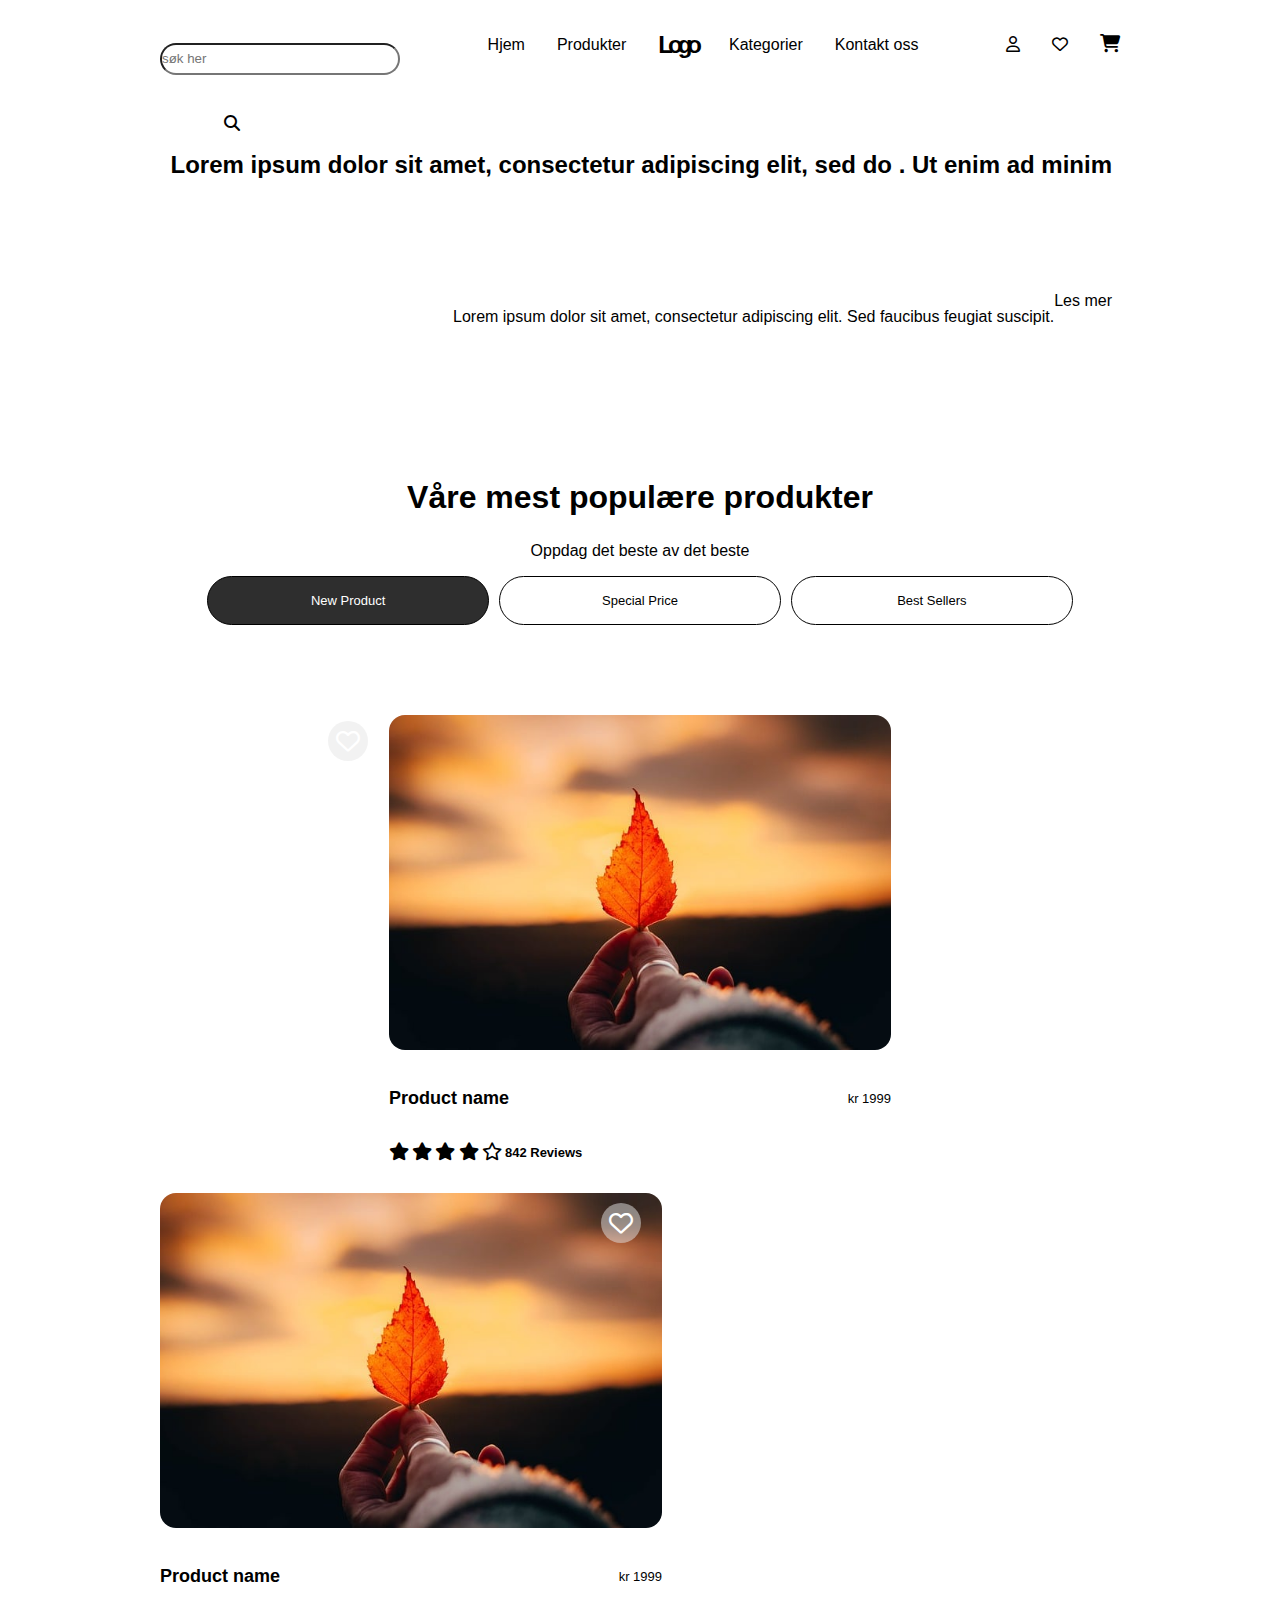
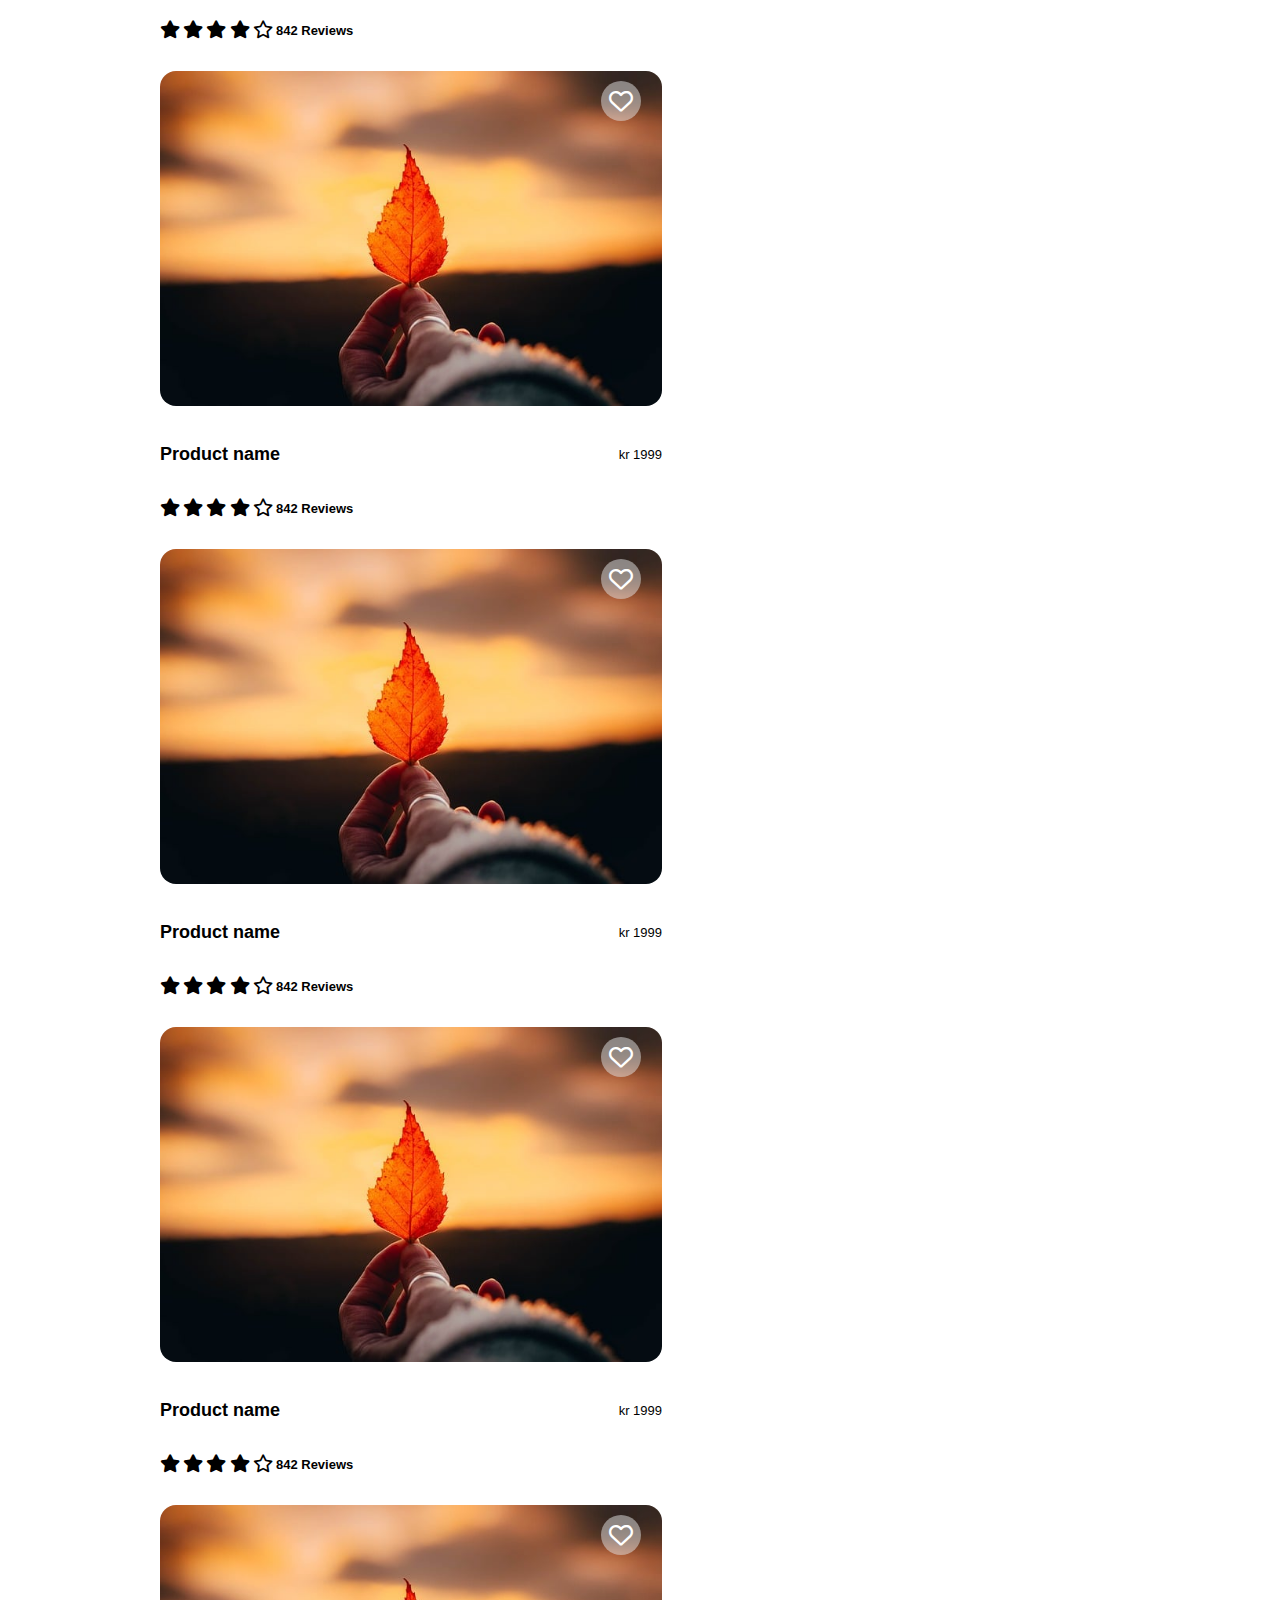
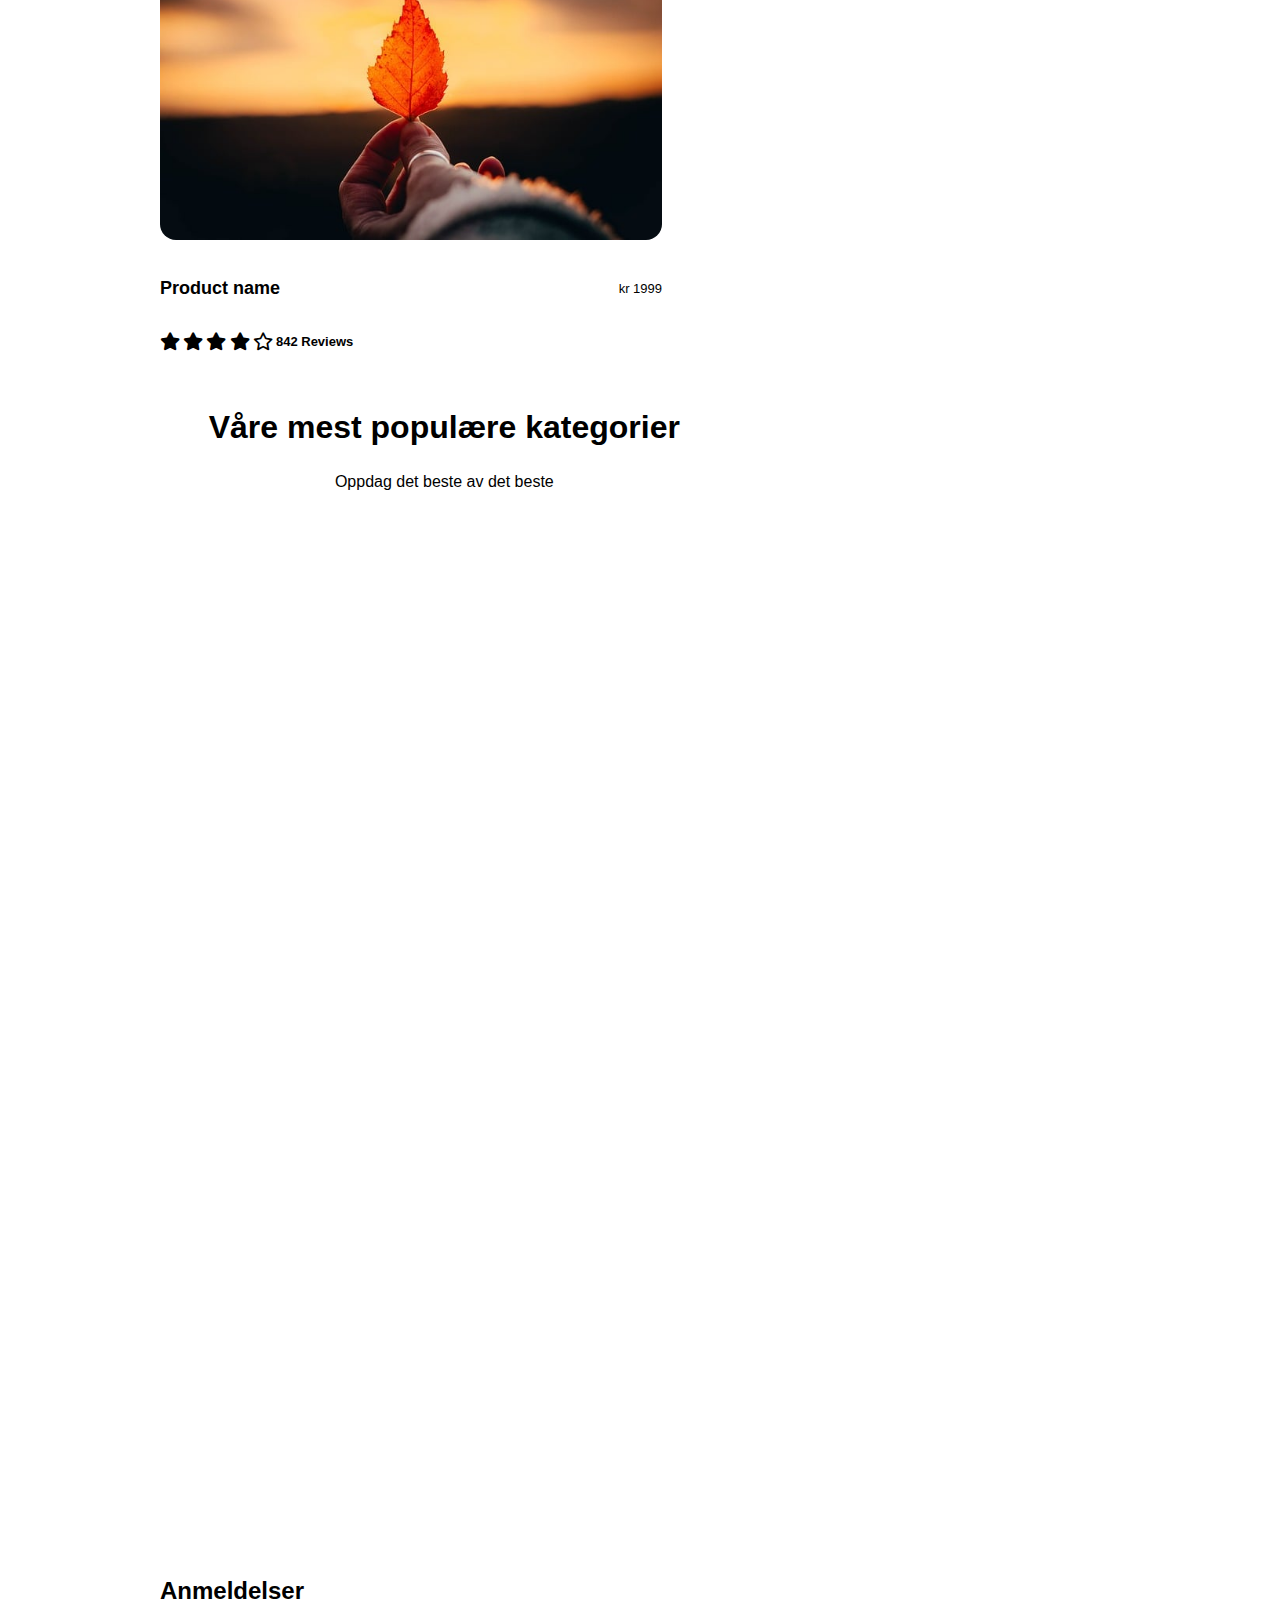
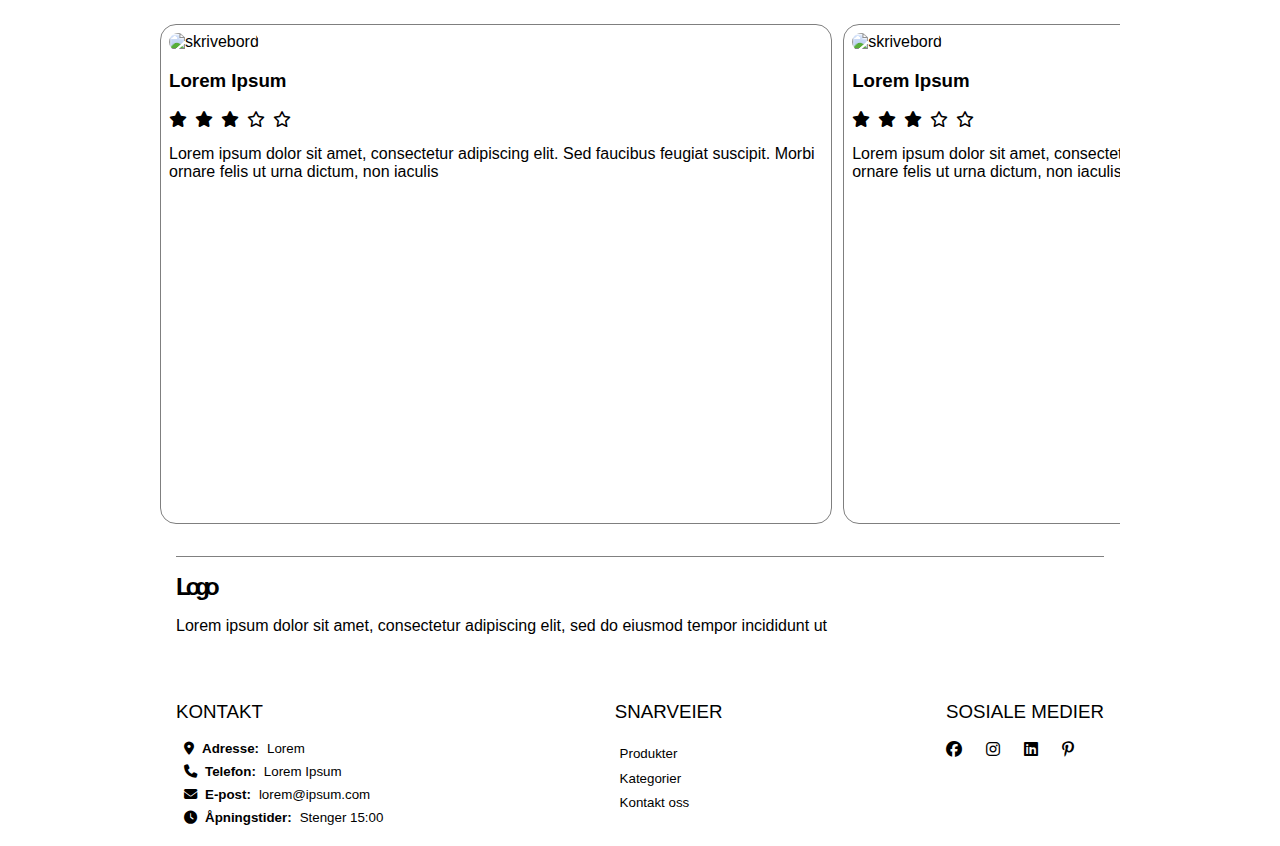
==== commit 9515dfd5: "dag12" ====
--- a/index.html
+++ b/index.html
@@ -2,7 +2,7 @@
 <html lang="en">
     <head>
         <meta charset="UTF-8">
-        <meta name="viewport" content="width=device-width, intial-scale=1.0">
+        <meta name="viewport" content="width=device-width, initial-scale=1.0">
         <link rel="stylesheet" href="https://necolas.github.io/normalize.css/8.0.1/normalize.css" type="text/css">
         <link rel="stylesheet" href="ikoner/css/solid.css">
         <link rel="stylesheet" href="ikoner/css/regular.css">
@@ -92,9 +92,9 @@
                     </header>
                     <a href="product.html">
                         <article class="product-card">
-                            <a class="heart"><i class="fa-regular fa-heart"></i>
-                            <img src="bilder/leaf.jpg" alt="new product category">
-                            </a>
+                            <a class="heart"><i class="fa-regular fa-heart"></i></a>
+                            <img src="bilder/leaf.jpg" alt="new product category">
+                            
                             <ul class="filled-list" >
                                     <li>
                                         <h3>Product name</h3>
--- a/css/css.css
+++ b/css/css.css
@@ -14,7 +14,7 @@
 
 
 *{
-    font-family: Arial, Helvetica, sans-serif;
+    font-family: "Montserrat", Helvetica, sans-serif;
 }
 header {
     justify-content: center;
@@ -95,7 +95,9 @@
     display: flex;
     flex-wrap:wrap;
     gap:1.9rem;
-    
+    border-top:solid gray 1px ;
+    margin-top:2rem;
+    padding-top:1rem ;
     h3{font-weight:normal;}
     
     #tilgang{
@@ -192,6 +194,159 @@
     text-decoration: none;
 }
 
+
+
+#handlekurv{
+    
+    .gray{
+        color: gray;
+        font-weight: bold;
+    }
+    section{
+        margin-top: 1rem;
+    }
+
+
+    .graybutton{
+        text-align: center;
+        background-color: rgb(63, 63, 63);
+        min-width: 100%;
+        border: none;
+        color: white;
+        height: 2.5rem;
+    }
+    .text-middle{
+        text-align: center;
+    }
+
+    .num-text-box{
+
+        min-width: 100%;
+                        border: solid rgb(153, 153, 153) 1px;
+                        height: 2.5rem;
+
+
+    }
+    
+    
+   
+    
+    
+    #opplysninger{
+        border: solid rgb(224, 224, 224) 1px;
+        padding:1rem;
+    
+        #avbryt{
+            min-width: 100%;
+            background-color: white;
+            height: 2.5rem;
+            color:blue ;
+            border: none;
+            margin-top: 1rem;
+            margin-bottom: 1rem;
+            text-decoration: underline;
+        }
+    }
+    
+    
+    #betaling{
+        border: solid rgb(153, 153, 153) 1px;
+        padding:1rem;
+        
+       
+
+
+        ul{
+            
+            
+
+            li{
+                padding:0.2rem;
+                
+                
+                    min-width: 100%;
+                    
+                
+            }
+        }
+    }
+    
+    
+    
+    #levering{
+        border: solid rgb(153, 153, 153) 1px;
+        padding:1rem;
+
+
+        
+
+        ul{
+            border: solid rgb(153, 153, 153) 1px;
+            padding:1rem;
+        }
+    }
+    
+    
+    #shoppingbagen_din{
+        
+        
+        h2{
+            min-width: 100%;
+            
+        }
+
+        h3{
+            margin: 0px;
+        }
+        img{
+            max-height:15rem;
+            max-width: 12rem;
+        }
+        
+        .button-list{
+            display:flex;
+                button{
+                    padding:0.5rem;
+                    max-height: 2.5rem;
+                    background-color: white;
+                    border-color:white ;
+                    border:none;
+                }
+                
+            
+        }
+       form{
+
+            select{
+                    max-width:16%;
+                    background-color: gray;
+                    padding:1rem;
+                }
+            input{
+                    max-width:16%;
+                   padding:1rem;
+                }
+            
+
+            
+            
+
+            }
+    
+        
+    }
+
+
+
+
+
+
+    
+}
+
+
+
+
 #produkt-side{
     
     #nav-produkt-produktside{
@@ -257,51 +412,38 @@
 
     }
     #produkt-oversikt{
-       
-        .filled-list{
-            gap: 0.5rem;
-            padding:1rem 1rem 1rem 0rem;
-            border-bottom: 1px solid black;
-            display: flex;
-            justify-content: space-between;
-            
-
-            li{
-                text-align: center;
-                padding-bottom: 1rem;
-            }
-        }
-        
+        
+        #meny-produkt-detaljer{
+            .produkt-detaljer{
+                padding:1.5rem 0rem 1.5rem 0rem;
+                border-bottom: 1px solid black;
+                
+            }
+        }
+
+
+
         #anmeldelser-container{
             display: flex;
             justify-content: space-between;
-            text-align: center;
-        }
-        .stjerner{
-            display: flex;
-            flex-wrap: wrap;
-            text-align: center;
-            
-           
-        }
-        #navn-pris-merkenavn{
-            li{
-                margin-top: 1rem;
-            }
-        
-        }
-
-        #merkenavn{
-            text-decoration: underline;
-            font-weight:lighter;
-        
-        
-        
-        }
+            
+            h3{
+                font-size: 16px;
+                margin:0rem;
+            }
+        
+            .stjerner{
+                display: flex;
+                flex-wrap: wrap;
+                align-items: center;
+            }
+        }
+        
+        
         
         
         form{
-           
+            
             #size{
                  width: 100%;   
                  border: 1px solid rgb(134, 134, 134);
@@ -315,43 +457,28 @@
             
 
             input{
-                width: 80%;
+                width: 82%;
                 border: none;
                 background-color: black;
                 color: white;
-                padding:1.1rem 6rem 1rem 6rem;
-
-            
-                
-                
-                
-            }
-        }
-        
-        
-        
-        
-        .lik-handlekurv-knapper{
-            display: flex;
-            gap:1rem;
-            justify-content:center;
-            padding-bottom:3rem;
-            border-bottom: 0.1px solid black;
+                padding:1.2rem 6rem 1.2rem 6rem;
+
+            
+                
+                
+                
+            }
+        }
+        
+        
+        
+        
+        #lik-produkt{
+            padding:1.07rem;
+            background-color: white;
+            margin-left:1rem;
+            
            
-            #legg-til-handlekurv{
-                border: none;
-                background-color: black;
-                color: white;
-                padding:1.1rem 6rem 1rem 6rem;
-    
-            }
-
-        
-            #lik-produkt{
-                border: 0.1px solid black;
-                background-color: white;
-                padding: 1rem;
-            }
         
         }
 
@@ -363,37 +490,42 @@
 
         details{
             width: 100%;
+            
         }
         
         summary {
+            
             display: block;
-            text-align: right; 
+            font-weight: bold;
             width: 100%;
+            display:flex;
+            justify-content: space-between;
+            align-items: center;
+           
+            
           }
           
         
           summary::after {
-            
+            font-weight: normal;
             font-size: x-large;
             
-            text-align: right;
+            text-align: center;
             color: black;
     
 
-
+        
             display: inline-block;
             content: '+';
-            transition: 0.2s;
+            
           }
           
-          details[open] > summary::after {
-            transform: rotate(90deg);
-            text-align: end;
+          
             
           }
     }
     
-}
+
 
 
 
@@ -438,7 +570,7 @@
     #banner .scroll-container article {
         min-width: 100%;
         min-height: 100%;
-        background-image: url("https://cdn.pixabay.com/photo/2019/11/12/15/47/leaves-4621334_1280.jpg");
+        background-image: url("https://cdn.pixabay.com/photo/2018/09/23/18/30/drop-3698073_1280.jpg");
         border-radius: 1rem;
         padding:0.5rem;
         display:flex;
@@ -456,11 +588,15 @@
        
         a{
             position:relative;
+            
+            height: 1rem;
+            text-align: center;
             border-radius: 2rem;
-        
-            padding: 0.7rem;
-            color: black;
-            background-color: white;
+            
+
+            
+            color:black;
+            background-color:white ;
             text-decoration: none;
         }
         
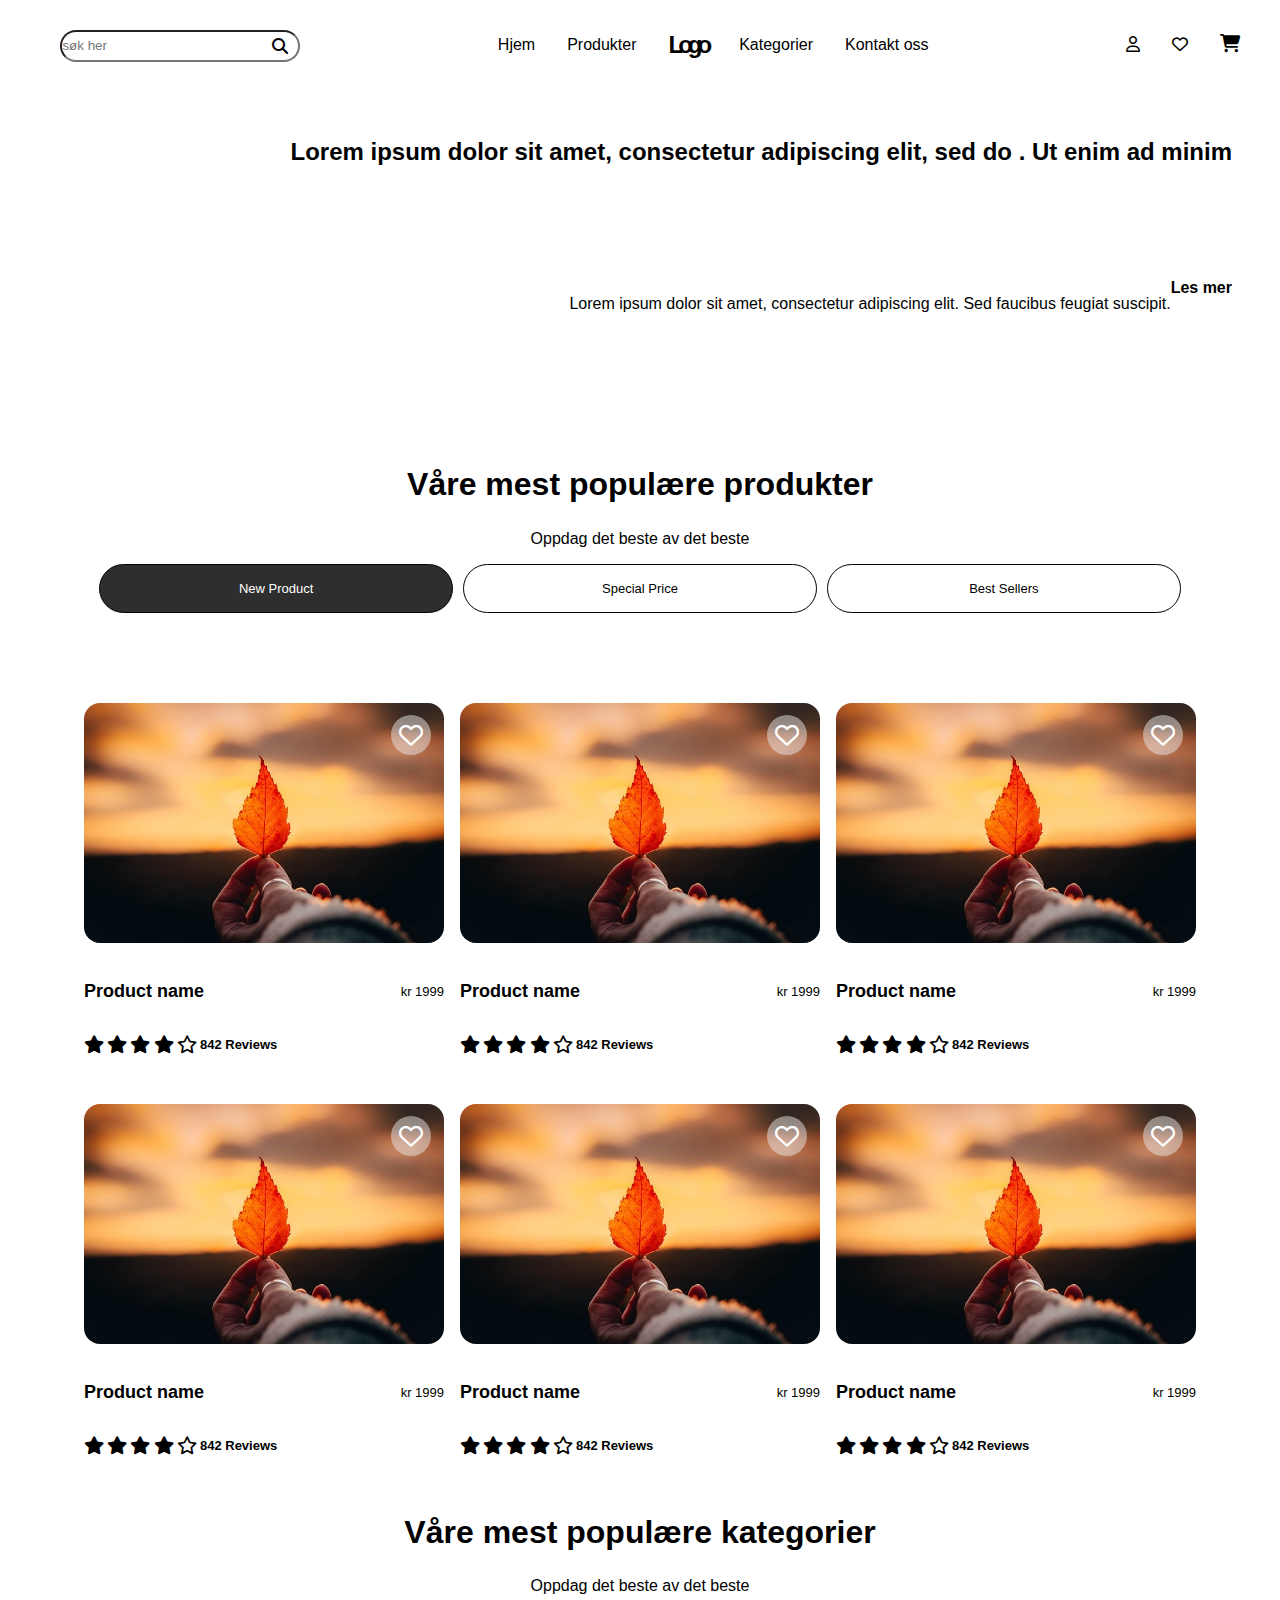
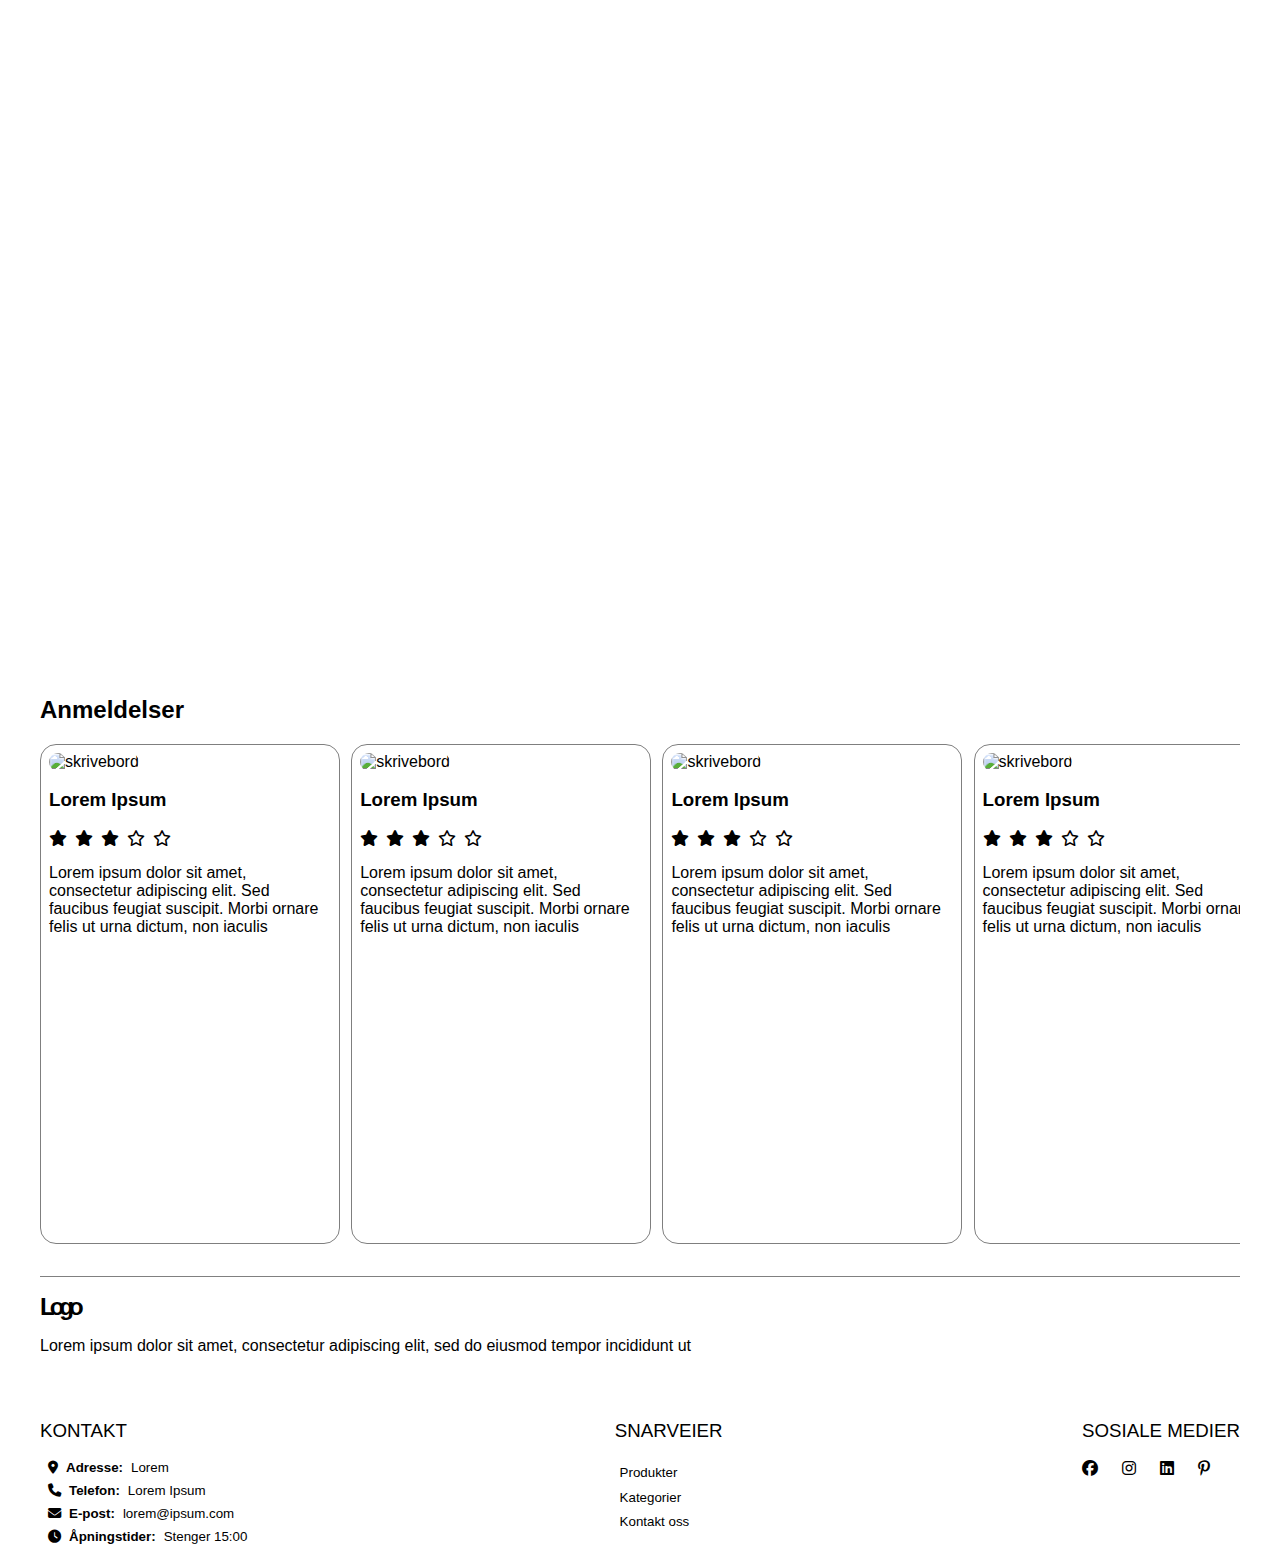
==== commit 3532760f: "dag14" ====
--- a/index.html
+++ b/index.html
@@ -9,10 +9,11 @@
         <link rel="stylesheet" href="ikoner/css/fontawesome.css">
         <link rel="stylesheet" href="ikoner/css/brands.css">
         <link rel="stylesheet" href="css/css.css" type="text/css">
-        <title>Lorem Slipsum</title>
+        <title>Lorem Ipsum</title>
     </head>
 
     <body id="index">
+        <div id="content-container">
         <header>
                 <nav>
                     <form>
@@ -56,7 +57,7 @@
                                 Lorem ipsum dolor sit amet, consectetur adipiscing elit. Sed faucibus feugiat suscipit. 
                                 
                             </p>
-                            <a href="#">Les mer</a>
+                            <a href="#" class="bold">Les mer</a>
                         </article>
 
                         <article id="slider2">
@@ -90,149 +91,149 @@
                                 <li>Best Sellers</li>
                         </ul>
                     </header>
-                    <a href="product.html">
-                        <article class="product-card">
-                            <a class="heart"><i class="fa-regular fa-heart"></i></a>
-                            <img src="bilder/leaf.jpg" alt="new product category">
-                            
-                            <ul class="filled-list" >
-                                    <li>
-                                        <h3>Product name</h3>
-                                    </li>
-                                    <li>
-                                        kr 1999
-                                    </li>
-                                </ul>
-                                <ul>
-                                    <li><i class="fa-solid fa-star"></i></li>
-                                    <li><i class="fa-solid fa-star"></i></li>
-                                    <li><i class="fa-solid fa-star"></i></li>
-                                    <li><i class="fa-solid fa-star"></i></li>
-                                    <li><i class="fa-regular fa-star"></i></li>
-                                    <li class="bold">842 Reviews</li>
-                                </ul>
-                        </article>
-                    </a>
-                    
-
-                    <a href="product.html">
-                        <article class="product-card">
-                            <a class="heart"><i class="fa-regular fa-heart"></i>
-                            <img src="bilder/leaf.jpg" alt="new product category">
-                            </a>
-                            <ul class="filled-list" >
-                                    <li>
-                                        <h3>Product name</h3>
-                                    </li>
-                                    <li>
-                                        kr 1999
-                                    </li>
-                                </ul>
-                                <ul>
-                                    <li><i class="fa-solid fa-star"></i></li>
-                                    <li><i class="fa-solid fa-star"></i></li>
-                                    <li><i class="fa-solid fa-star"></i></li>
-                                    <li><i class="fa-solid fa-star"></i></li>
-                                    <li><i class="fa-regular fa-star"></i></li>
-                                    <li class="bold">842 Reviews</li>
-                                </ul>
-                        </article>
-                    </a>
-
-                    <a href="product.html">
-                        <article class="product-card">
-                            <a class="heart"><i class="fa-regular fa-heart"></i>
-                            <img src="bilder/leaf.jpg" alt="new product category">
-                            </a>
-                            <ul class="filled-list" >
-                                    <li>
-                                        <h3>Product name</h3>
-                                    </li>
-                                    <li>
-                                        kr 1999
-                                    </li>
-                                </ul>
-                                <ul>
-                                    <li><i class="fa-solid fa-star"></i></li>
-                                    <li><i class="fa-solid fa-star"></i></li>
-                                    <li><i class="fa-solid fa-star"></i></li>
-                                    <li><i class="fa-solid fa-star"></i></li>
-                                    <li><i class="fa-regular fa-star"></i></li>
-                                    <li class="bold">842 Reviews</li>
-                                </ul>
-                        </article>
-                    </a>
-
-                    <a href="product.html">
-                        <article class="product-card">
-                            <a class="heart"><i class="fa-regular fa-heart"></i>
-                            <img src="bilder/leaf.jpg" alt="new product category">
-                            </a>
-                            <ul class="filled-list" >
-                                    <li>
-                                        <h3>Product name</h3>
-                                    </li>
-                                    <li>
-                                        kr 1999
-                                    </li>
-                                </ul>
-                                <ul>
-                                    <li><i class="fa-solid fa-star"></i></li>
-                                    <li><i class="fa-solid fa-star"></i></li>
-                                    <li><i class="fa-solid fa-star"></i></li>
-                                    <li><i class="fa-solid fa-star"></i></li>
-                                    <li><i class="fa-regular fa-star"></i></li>
-                                    <li class="bold">842 Reviews</li>
-                                </ul>
-                        </article>
-                    </a>
-                    <a href="product.html">
-                        <article class="product-card">
-                            <a class="heart"><i class="fa-regular fa-heart"></i>
-                            <img src="bilder/leaf.jpg" alt="new product category">
-                            </a>
-                            <ul class="filled-list" >
-                                    <li>
-                                        <h3>Product name</h3>
-                                    </li>
-                                    <li>
-                                        kr 1999
-                                    </li>
-                                </ul>
-                                <ul>
-                                    <li><i class="fa-solid fa-star"></i></li>
-                                    <li><i class="fa-solid fa-star"></i></li>
-                                    <li><i class="fa-solid fa-star"></i></li>
-                                    <li><i class="fa-solid fa-star"></i></li>
-                                    <li><i class="fa-regular fa-star"></i></li>
-                                    <li class="bold">842 Reviews</li>
-                                </ul>
-                        </article>
-                    </a>
-
-                    <a href="product.html">
-                        <article class="product-card">
-                            <a class="heart"><i class="fa-regular fa-heart"></i>
-                            <img src="bilder/leaf.jpg" alt="new product category">
-                            </a>
-                            <ul class="filled-list" >
-                                    <li>
-                                        <h3>Product name</h3>
-                                    </li>
-                                    <li>
-                                        kr 1999
-                                    </li>
-                                </ul>
-                                <ul>
-                                    <li><i class="fa-solid fa-star"></i></li>
-                                    <li><i class="fa-solid fa-star"></i></li>
-                                    <li><i class="fa-solid fa-star"></i></li>
-                                    <li><i class="fa-solid fa-star"></i></li>
-                                    <li><i class="fa-regular fa-star"></i></li>
-                                    <li class="bold">842 Reviews</li>
-                                </ul>
-                        </article>
-                    </a>
+                    
+                        <article class="product-card">
+                            <button ><i class="fa-regular fa-heart"></i></button>
+                            <img src="bilder/leaf.jpg" alt="new product category">
+                            <a href="product.html">     
+                                <ul class="filled-list" >
+                                        <li>
+                                            <h3>Product name</h3>
+                                        </li>
+                                        <li>
+                                            kr 1999
+                                        </li>
+                                    </ul>
+                            </a>
+                                    <ul>
+                                        <li><i class="fa-solid fa-star"></i></li>
+                                        <li><i class="fa-solid fa-star"></i></li>
+                                        <li><i class="fa-solid fa-star"></i></li>
+                                        <li><i class="fa-solid fa-star"></i></li>
+                                        <li><i class="fa-regular fa-star"></i></li>
+                                        <li class="bold">842 Reviews</li>
+                                </ul>
+                                
+                        </article>
+                        <article class="product-card">
+                            <button ><i class="fa-regular fa-heart"></i></button>
+                            <img src="bilder/leaf.jpg" alt="new product category">
+                            <a href="product.html">     
+                                <ul class="filled-list" >
+                                        <li>
+                                            <h3>Product name</h3>
+                                        </li>
+                                        <li>
+                                            kr 1999
+                                        </li>
+                                    </ul>
+                            </a>
+                                    <ul>
+                                        <li><i class="fa-solid fa-star"></i></li>
+                                        <li><i class="fa-solid fa-star"></i></li>
+                                        <li><i class="fa-solid fa-star"></i></li>
+                                        <li><i class="fa-solid fa-star"></i></li>
+                                        <li><i class="fa-regular fa-star"></i></li>
+                                        <li class="bold">842 Reviews</li>
+                                </ul>
+                                
+                        </article>
+                        <article class="product-card">
+                            <button ><i class="fa-regular fa-heart"></i></button>
+                            <img src="bilder/leaf.jpg" alt="new product category">
+                            <a href="product.html">     
+                                <ul class="filled-list" >
+                                        <li>
+                                            <h3>Product name</h3>
+                                        </li>
+                                        <li>
+                                            kr 1999
+                                        </li>
+                                    </ul>
+                            </a>
+                                    <ul>
+                                        <li><i class="fa-solid fa-star"></i></li>
+                                        <li><i class="fa-solid fa-star"></i></li>
+                                        <li><i class="fa-solid fa-star"></i></li>
+                                        <li><i class="fa-solid fa-star"></i></li>
+                                        <li><i class="fa-regular fa-star"></i></li>
+                                        <li class="bold">842 Reviews</li>
+                                </ul>
+                                
+                        </article>
+                        <article class="product-card">
+                            <button ><i class="fa-regular fa-heart"></i></button>
+                            <img src="bilder/leaf.jpg" alt="new product category">
+                            <a href="product.html">     
+                                <ul class="filled-list" >
+                                        <li>
+                                            <h3>Product name</h3>
+                                        </li>
+                                        <li>
+                                            kr 1999
+                                        </li>
+                                    </ul>
+                            </a>
+                                    <ul>
+                                        <li><i class="fa-solid fa-star"></i></li>
+                                        <li><i class="fa-solid fa-star"></i></li>
+                                        <li><i class="fa-solid fa-star"></i></li>
+                                        <li><i class="fa-solid fa-star"></i></li>
+                                        <li><i class="fa-regular fa-star"></i></li>
+                                        <li class="bold">842 Reviews</li>
+                                </ul>
+                                
+                        </article>
+                        <article class="product-card">
+                            <button ><i class="fa-regular fa-heart"></i></button>
+                            <img src="bilder/leaf.jpg" alt="new product category">
+                            <a href="product.html">     
+                                <ul class="filled-list" >
+                                        <li>
+                                            <h3>Product name</h3>
+                                        </li>
+                                        <li>
+                                            kr 1999
+                                        </li>
+                                    </ul>
+                            </a>
+                                    <ul>
+                                        <li><i class="fa-solid fa-star"></i></li>
+                                        <li><i class="fa-solid fa-star"></i></li>
+                                        <li><i class="fa-solid fa-star"></i></li>
+                                        <li><i class="fa-solid fa-star"></i></li>
+                                        <li><i class="fa-regular fa-star"></i></li>
+                                        <li class="bold">842 Reviews</li>
+                                </ul>
+                                
+                        </article>
+                        <article class="product-card">
+                            <button ><i class="fa-regular fa-heart"></i></button>
+                            <img src="bilder/leaf.jpg" alt="new product category">
+                            <a href="product.html">     
+                                <ul class="filled-list" >
+                                        <li>
+                                            <h3>Product name</h3>
+                                        </li>
+                                        <li>
+                                            kr 1999
+                                        </li>
+                                    </ul>
+                            </a>
+                                    <ul>
+                                        <li><i class="fa-solid fa-star"></i></li>
+                                        <li><i class="fa-solid fa-star"></i></li>
+                                        <li><i class="fa-solid fa-star"></i></li>
+                                        <li><i class="fa-solid fa-star"></i></li>
+                                        <li><i class="fa-regular fa-star"></i></li>
+                                        <li class="bold">842 Reviews</li>
+                                </ul>
+                                
+                        </article>
+                    
+                    
+
+                    
 
                     
             </section>
@@ -327,6 +328,57 @@
                         </p>
                         
                     </article>
+                    <article class="review">
+                        <img src="https://picsum.photos/id/41/100/100" alt="skrivebord">
+                        <h3>Lorem Ipsum</h3>
+                        <ul>
+                            <li><i class="fa-solid fa-star"></i></li>
+                            <li><i class="fa-solid fa-star"></i></li>
+                            <li><i class="fa-solid fa-star"></i></li>
+                            <li><i class="fa-regular fa-star"></i></li>
+                            <li><i class="fa-regular fa-star"></i></li>
+                           
+                        </ul>
+                        <p>
+                            Lorem ipsum dolor sit amet, consectetur adipiscing elit. Sed faucibus feugiat suscipit. Morbi ornare felis ut urna dictum, non iaculis 
+                            
+                        </p>
+                        
+                    </article>
+                    <article class="review">
+                        <img src="https://picsum.photos/id/41/100/100" alt="skrivebord">
+                        <h3>Lorem Ipsum</h3>
+                        <ul>
+                            <li><i class="fa-solid fa-star"></i></li>
+                            <li><i class="fa-solid fa-star"></i></li>
+                            <li><i class="fa-solid fa-star"></i></li>
+                            <li><i class="fa-regular fa-star"></i></li>
+                            <li><i class="fa-regular fa-star"></i></li>
+                           
+                        </ul>
+                        <p>
+                            Lorem ipsum dolor sit amet, consectetur adipiscing elit. Sed faucibus feugiat suscipit. Morbi ornare felis ut urna dictum, non iaculis 
+                            
+                        </p>
+                        
+                    </article>
+                    <article class="review">
+                        <img src="https://picsum.photos/id/41/100/100" alt="skrivebord">
+                        <h3>Lorem Ipsum</h3>
+                        <ul>
+                            <li><i class="fa-solid fa-star"></i></li>
+                            <li><i class="fa-solid fa-star"></i></li>
+                            <li><i class="fa-solid fa-star"></i></li>
+                            <li><i class="fa-regular fa-star"></i></li>
+                            <li><i class="fa-regular fa-star"></i></li>
+                           
+                        </ul>
+                        <p>
+                            Lorem ipsum dolor sit amet, consectetur adipiscing elit. Sed faucibus feugiat suscipit. Morbi ornare felis ut urna dictum, non iaculis 
+                            
+                        </p>
+                        
+                    </article>-
                     
                 </div>
             </section>
@@ -396,7 +448,7 @@
                 </ul>
             </section>
         </footer>    
-           
+    </div>   
 
 
            
--- a/css/css.css
+++ b/css/css.css
@@ -25,7 +25,11 @@
         
         min-width: 100%;
 
-        
+        #magnifying-glass{
+            position: relative;
+            left:14.5rem;
+            top:0.1rem;
+        }
         
         
 
@@ -222,12 +226,75 @@
     .num-text-box{
 
         min-width: 100%;
-                        border: solid rgb(153, 153, 153) 1px;
+            border: solid rgb(224, 224, 224) 1px;
                         height: 2.5rem;
 
 
     }
     
+     
+    #shoppingbagen_din{
+        border: solid rgb(224, 224, 224) 1px;
+        padding:1rem;
+        
+        h2{
+            min-width: 100%;
+            
+        }
+
+        h3{
+            margin: 0px;
+        }
+        img{
+            max-height:15rem;
+            max-width: 12rem;
+        }
+        
+        .amount-and-size{
+            display: flex;
+            align-items: center;
+            gap:1rem;
+            select{
+                min-width: 100%;
+            }
+            input{
+                min-width: 30%;
+            }
+        }
+
+
+        .button-list{
+            display:flex;
+                button{
+                    padding:0.5rem;
+                    max-height: 2.5rem;
+                    background-color: white;
+                    border-color:white ;
+                    border:none;
+                }
+                
+            
+        }
+       form{
+
+            select{
+                    max-width:16%;
+                    background-color: gray;
+                    padding:1rem;
+                }
+            input{
+                    max-width:16%;
+                   padding:1rem;
+                }
+            
+
+            
+            
+
+            }
+    
+        
+    }
     
    
     
@@ -235,7 +302,9 @@
     #opplysninger{
         border: solid rgb(224, 224, 224) 1px;
         padding:1rem;
-    
+        
+           
+        }
         #avbryt{
             min-width: 100%;
             background-color: white;
@@ -246,11 +315,25 @@
             margin-bottom: 1rem;
             text-decoration: underline;
         }
-    }
-    
+    
+    
+
+
+    #levering{
+            border: solid rgb(224, 224, 224) 1px;
+            padding:1rem;
+    
+    
+            
+    
+            ul{
+                border: solid rgb(224, 224, 224) 1px;
+                padding:1rem;
+            }
+        }
     
     #betaling{
-        border: solid rgb(153, 153, 153) 1px;
+       border: solid rgb(224, 224, 224) 1px;
         padding:1rem;
         
        
@@ -273,68 +356,9 @@
     
     
     
-    #levering{
-        border: solid rgb(153, 153, 153) 1px;
-        padding:1rem;
-
-
-        
-
-        ul{
-            border: solid rgb(153, 153, 153) 1px;
-            padding:1rem;
-        }
-    }
-    
-    
-    #shoppingbagen_din{
-        
-        
-        h2{
-            min-width: 100%;
-            
-        }
-
-        h3{
-            margin: 0px;
-        }
-        img{
-            max-height:15rem;
-            max-width: 12rem;
-        }
-        
-        .button-list{
-            display:flex;
-                button{
-                    padding:0.5rem;
-                    max-height: 2.5rem;
-                    background-color: white;
-                    border-color:white ;
-                    border:none;
-                }
-                
-            
-        }
-       form{
-
-            select{
-                    max-width:16%;
-                    background-color: gray;
-                    padding:1rem;
-                }
-            input{
-                    max-width:16%;
-                   padding:1rem;
-                }
-            
-
-            
-            
-
-            }
-    
-        
-    }
+   
+    
+   
 
 
 
@@ -366,7 +390,97 @@
             }
         }
     }
-   
+    #lignende-produkter{
+        
+        background-color: white;
+        margin-top:1rem;
+        margin-left: 1rem;
+       
+        .scroll-container{
+        display: flex;
+        overflow: scroll;
+        gap:0.7rem;
+       
+       
+        .product-card{
+            min-width: 286px;
+            min-height: 100%;
+            padding: 0px;
+          
+            a{
+                text-decoration: none;
+            }
+                
+                   
+              button{
+                position: relative;    
+                background-color:rgb(229 229 229 / 50%);
+                border-radius: 20rem;
+                border: 0px;
+                left:14.8rem; 
+                top:3rem; 
+                  
+                    i{
+                       color: white;
+                        
+                        
+                        border-radius: 20rem;
+                        font-size: 1.5rem;
+                        
+                        padding: 0.5rem;
+                        border:0.1px;
+                        background-color:rgb(229 229 229 / 50%);
+    
+                        
+                    }
+                
+              }
+                    
+        
+                   
+        
+        
+               
+           
+            
+    
+            img{
+                border-radius: 1.5rem;
+                min-width: 100%;
+                height: fit-content;
+            }
+            
+           
+            ul{
+                padding:0px;
+                display: flex;
+                flex-wrap: wrap;
+                width: 100%;
+                gap:0.2rem;
+                text-decoration:none ;
+                
+                li{
+                    align-content: center;
+                    padding: 0px;
+                    font-size: small;
+                    color: black;
+                    text-decoration:none ;
+                    h3{
+                        font-size: large;
+                        text-decoration:none;
+                        
+                    }
+    
+                    i{
+                        font-size: large;
+                    }
+                }
+            }
+            }
+            
+        }
+    
+    }
     
     #produkt-bilder{
         display: grid;
@@ -473,14 +587,7 @@
         
         
         
-        #lik-produkt{
-            padding:1.07rem;
-            background-color: white;
-            margin-left:1rem;
-            
-           
-        
-        }
+        
 
        
 
@@ -520,10 +627,16 @@
             
           }
           
+    
           
+         
+    
             
           }
-    }
+          
+    
+        }
+    
     
 
 
@@ -667,18 +780,27 @@
         .product-card {
             max-width: 100%;
             padding: 0px;
-          
-            
-                a{
-                   
-              
+            a{
+                color: black;
+                text-decoration: none;
+                
+            }
+            
+            button{
+                position: relative;    
+                background-color:rgb(229 229 229 / 50%);
+                border-radius: 20rem;
+                border: 0px;
+                left:28rem; 
+                top:3.3rem; 
+                  
                     i{
                        color: white;
-                        position: absolute;
-                        right:1.3rem;
-                        margin-top:0.6rem;
+                        
+                        
+                        border-radius: 20rem;
                         font-size: 1.5rem;
-                        border-radius: 20rem;
+                        
                         padding: 0.5rem;
                         border:0.1px;
                         background-color:rgb(229 229 229 / 50%);
@@ -805,15 +927,15 @@
     
     
     
-    .bold{
+   
+    
+    
+    
+    
+ .bold{
         font-weight:  bold;
     }
-    
-    
-    
-    
-    
-    
+        
     
     
     
@@ -821,9 +943,9 @@
         article{
             border:0.1px, solid, rgb(0 0 0 / 50%);
             border-radius:1rem;
-            width:100%;
+            
             padding:0.5rem;
-            min-width:70%;
+            min-width:300px;
             height:500px;
         }
         
@@ -866,17 +988,17 @@
 
 
 
-@media only screen and (min-width:500px){
-}
-
-
-
+
+ /*Desktopversjon av index siden*/
 @media only screen and (min-width:1000px){
    
-    #index,#produkt-side{
-        margin-right:10rem;
-        margin-left:10rem;
-    }
+    #content-container{
+        margin: auto;
+        max-width: 1200px;
+        
+    }
+    
+    
     
     
     footer{
@@ -893,13 +1015,22 @@
     header {
         
         form{ 
+            display: flex;
+            
             max-width:fit-content;
             justify-content: left;
             margin-bottom:3rem;
-            margin-top:1rem;
-        }
-
-         #magnifying-glass{
+            margin-top:0.2rem;
+            padding: none;
+               
+                input{
+                    
+                }
+
+
+            }
+                
+        #magnifying-glass{
                 position:absolute;
                 left:14rem;
             }
@@ -913,6 +1044,7 @@
                 transition: 0.8s ease-in;
             }
            
+    
         
             ul{
                 display: flex;
@@ -920,26 +1052,46 @@
                 gap: 2rem;
                 
                 a:hover{
-                    text-decoration: underline;
-                }
-            }
-            }
-        }
-
-
-
-
-
-    /*Desktopversjon av index siden*/
+                    text-decoration:underline;
+                }
+            }
+            }
+        }
+
+
+
+
+            
+        
+
+         
+
+
+
+
+
+   
     #index{
-        
-        
+            #banner{
+
+
+
+
+
+                a{
+                    padding-bottom:1rem;
+                    text-align: center;
+                    align-items: center;
+                }
+            }
+
+    
     
             #produkter{
                 
                 display: flex;
                 flex-wrap: wrap;
-                justify-content: space-between;
+                justify-content: center;
                 
                 
                 header{
@@ -993,14 +1145,16 @@
             
             
             .product-card {
-                width: 502px;
+                width: 30%;
                 padding: 0px;
                 margin:0px;
                 
                
-                a{
+                button{
                     position:relative;
                     display:inline-block;
+                    left: 23rem;
+                    top:1rem;
     
                     i:hover{
                         background-color:#d35e5e;
@@ -1026,7 +1180,7 @@
                     }
                                                     
                 
-                
+               
         
                 img{
                     border-radius: 1rem;
@@ -1075,13 +1229,15 @@
         #kategorier{
             display: grid;
             grid-template-columns: 1fr,1fr,1fr;
-            grid-template-rows: 1fr,1fr,1fr,1fr,1fr;
+            grid-template-rows: 1fr,1fr,1fr;
             
             gap:1rem;
             
             header{
                 display:block;
                 width:100%;
+                grid-row: 1/2;
+                grid-column: 1/4;
                 h2,p{
                     text-align:center;
                 }
@@ -1102,24 +1258,21 @@
             }
         
             h2{
-                grid-column-start: 1;
-                grid-column-end: 4;
-                grid-row:1/2 ;
+               
                 text-align: center;
             }
         
             p{
-                grid-column-start: 1;
-                grid-column-end: 4;
-                grid-row:2/3 ;
+                
                 text-align: center;
+               
             }
         
             #category1{
                 grid-column-start: 1;
                 grid-column-end:2 ;
-                grid-row: 3/4;
-                height:98% ;
+                grid-row: 2/3;
+                height:15rem;
                 
                 background-image: url("https://cdn.pixabay.com/photo/2023/07/08/07/24/ai-generated-8113881_1280.jpg");
                 align-content: center;
@@ -1129,7 +1282,8 @@
             #category2{
                 grid-column-start: 2;
                 grid-column-end: 3;
-                grid-row:3/4;
+                grid-row:2/4;
+                height: 15rem;
                 align-content: center;
                 text-align:center;
                 background-image: url("https://cdn.pixabay.com/photo/2012/03/02/12/43/clockwork-21254_1280.jpg");
@@ -1138,16 +1292,16 @@
             #category3{
                 grid-column-start: 3;
                 grid-column-end: 4;
-                grid-row:3/5;
+                grid-row:2/5;
                 background-image: url("https://cdn.pixabay.com/photo/2024/05/19/08/39/work-8772016_1280.jpg");
                 align-content: center;
                 text-align:center;
-                height:35rem;
+                height:30rem;
             }
         
             #category4{
                 grid-column: 1/3;
-                grid-row:4/6;
+                grid-row:3/6;
                 height: 100%;
                 align-content: center;
                 text-align:center;
@@ -1157,8 +1311,8 @@
             #category5{
                 grid-column-start: 3;
                 grid-column-end: 4;
-                grid-row:5/6;
-                height: 25rem;
+                grid-row:4/6;
+                
                 align-content: center;
                 text-align:center;
                 background-image: url("https://cdn.pixabay.com/photo/2014/09/07/22/15/industry-438428_1280.jpg");
@@ -1167,13 +1321,221 @@
         
         }
     
-
-
-    }
-    
-    
-    
-    
-    
-   
-}+        .scroll-container{
+            max-width:100%;
+            .review{
+                
+                width: 25%;
+                
+            }
+        }
+
+    }
+    
+    #produkt-side{
+
+
+        
+        main{
+            display: flex;
+            flex-wrap: wrap;
+            gap:1rem;
+            justify-content:space-between;
+            nav{
+                min-width: 100%;
+            }
+       
+            #produkt-bilder{
+                max-width: 60%;
+               
+                 
+                max-height:640px;
+                    
+                
+                #img1{
+                   
+                    width:9.8rem;
+                    height:12.6rem;
+                    margin-bottom:1.1rem;
+                }
+                
+                #img2{
+                    width:9.8rem;
+                    height:12.6rem;
+                    margin-bottom:1.1rem;
+                    margin-right: 1.5rem;
+                    
+                 }
+                 #img3{
+                    
+                    
+                    width:9.8rem;
+                    height:12.6rem;
+                
+                }
+                
+                #img4{
+                    
+                    max-width:26rem;
+                    height:40rem;  
+                 }
+            }
+            #produkt-oversikt{
+                max-width: 40%;
+                min-height: 640px;
+            }
+            #lignende-produkter{
+                min-width: 100%;
+                height: 28rem;
+                
+                    
+            
+          
+        
+                background-color: white;
+                margin-top:0rem;
+                margin-left: 0rem;
+                
+               
+                .scroll-container{
+                display: flex;
+                overflow: scroll;
+                
+                max-height: 80%;
+                
+               
+               
+                .product-card{
+                    min-width: block;
+                  
+                    
+                    img{
+                        max-width: 100%;
+                    }   
+                           
+                      button{
+                        position: relative;    
+                        background-color:rgb(229 229 229 / 50%);
+                        border-radius: 20rem;
+                        border: 0px;
+                        left:14.8rem; 
+                        top:3rem; 
+                          
+                            i{
+                               color: white;
+                                
+                                
+                                border-radius: 20rem;
+                                font-size: 1.5rem;
+                                
+                                padding: 0.5rem;
+                                border:0.1px;
+                                background-color:rgb(229 229 229 / 50%);
+            
+                                
+                            }
+                        
+                      }
+                            
+                
+                           
+                
+        
+                   
+                    
+                    
+                        }
+                    ul{
+                        padding:0px;
+                        display: flex;
+                        flex-wrap: wrap;
+                        
+                        gap:0.2rem;
+                        
+                        li{
+                            align-content: center;
+                            padding: 0px;
+                            font-size: small;
+                            
+                            h3{
+                                font-size: large;
+                            }
+            
+                            i{
+                                font-size: large;
+                            }
+                        }
+                    }
+                    }
+                    
+                }
+            
+            }
+        
+        
+        
+
+    }
+
+    
+    #handlekurv{
+        
+        
+        
+        
+        
+        
+        
+        #shoppingbagen_din{
+            display: flex;
+            flex-wrap: wrap;
+            gap:1rem;
+            padding:2rem;
+            
+            article{
+                display: grid;
+                grid-template-columns: 1fr 1fr 1fr;
+                grid-template-rows:1fr 1fr;
+                gap:1rem;
+                
+                
+                img{
+                    grid-row: 1/3;
+                    grid-column: 1/2;
+                    max-width:100%;
+                    height: auto;
+                }
+                
+                form{
+                    max-width: 40%;
+                    grid-column: 2/3;
+                    grid-row:2/3 ;
+                }
+                .amount-and-size{
+                    min-width: 90;
+                    grid-row: 1/2;
+                    grid-column:2/3 ;
+                }
+    
+                .button-list{
+                    display: block;
+                }
+
+
+            }
+           
+        
+        }
+
+
+
+    }
+    
+  
+    footer{
+        
+        margin-left:0px;
+        margin-right:0px;
+    
+    }
+}
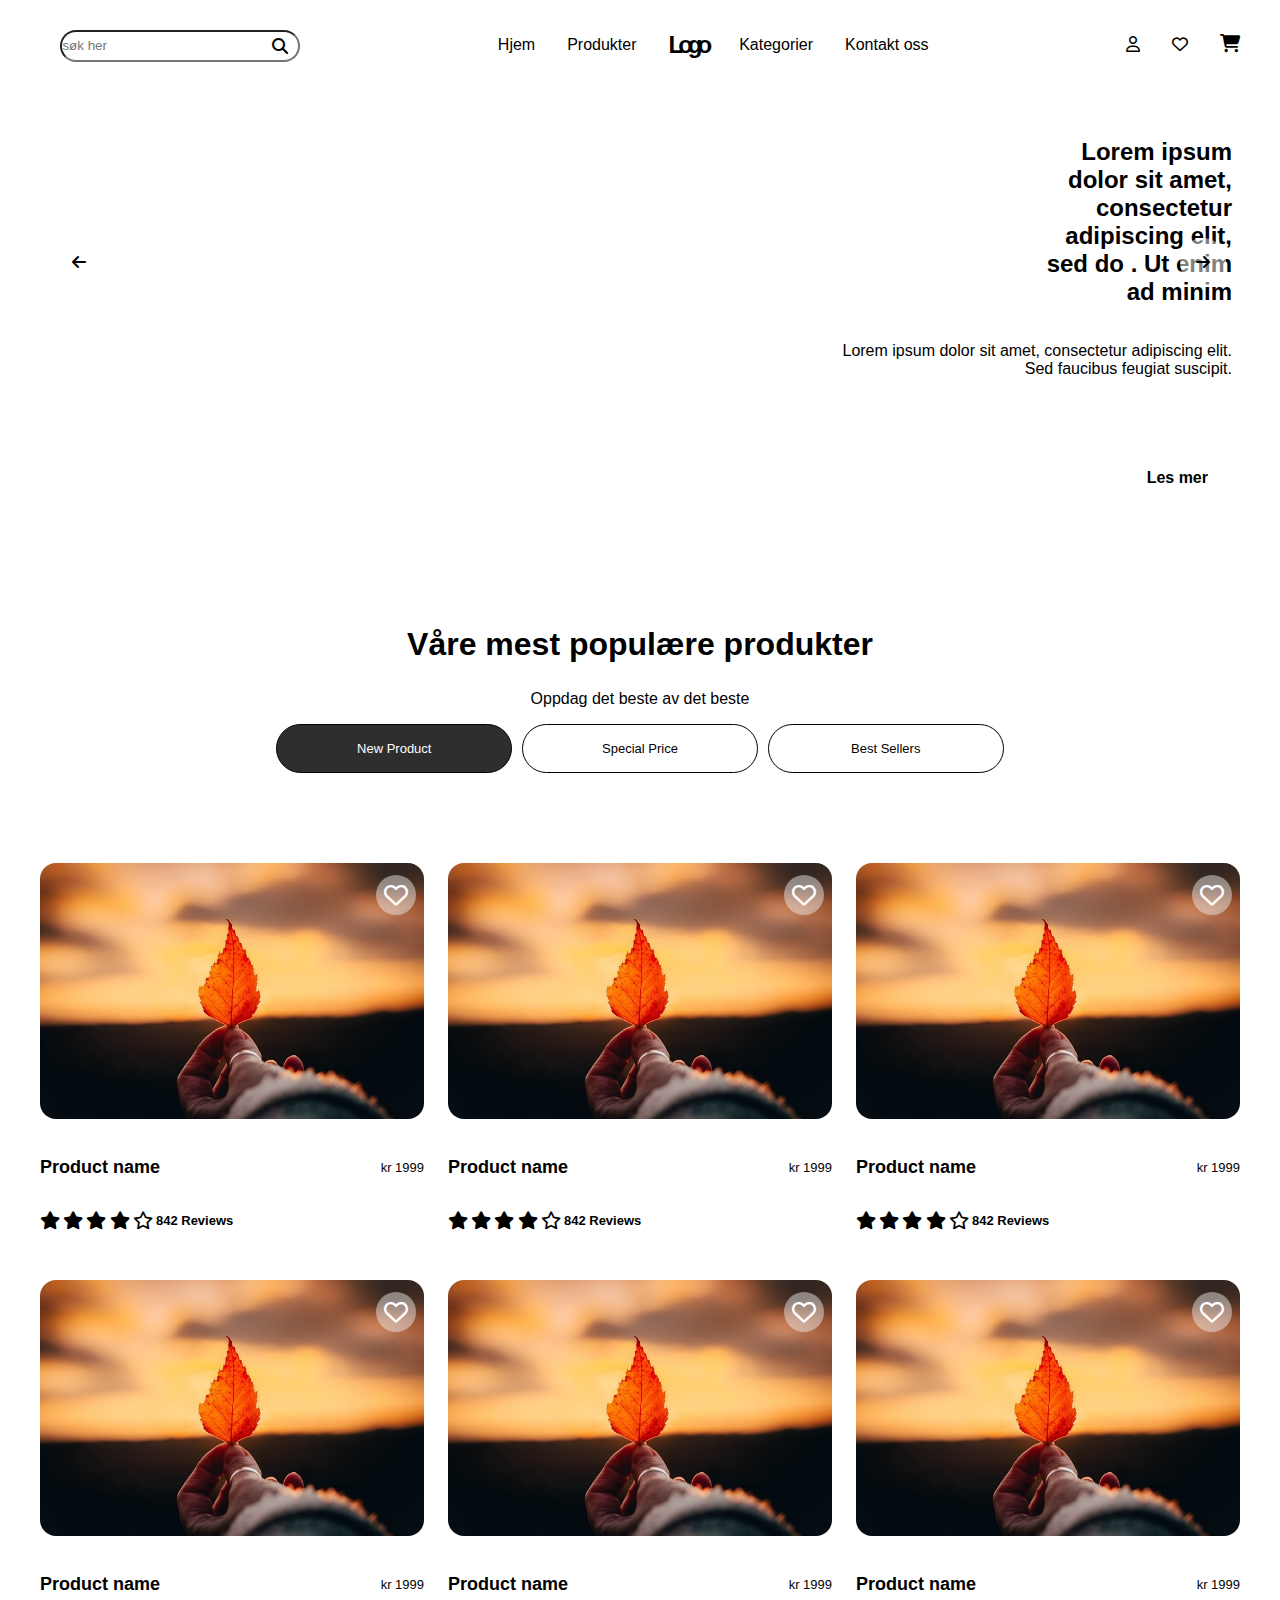
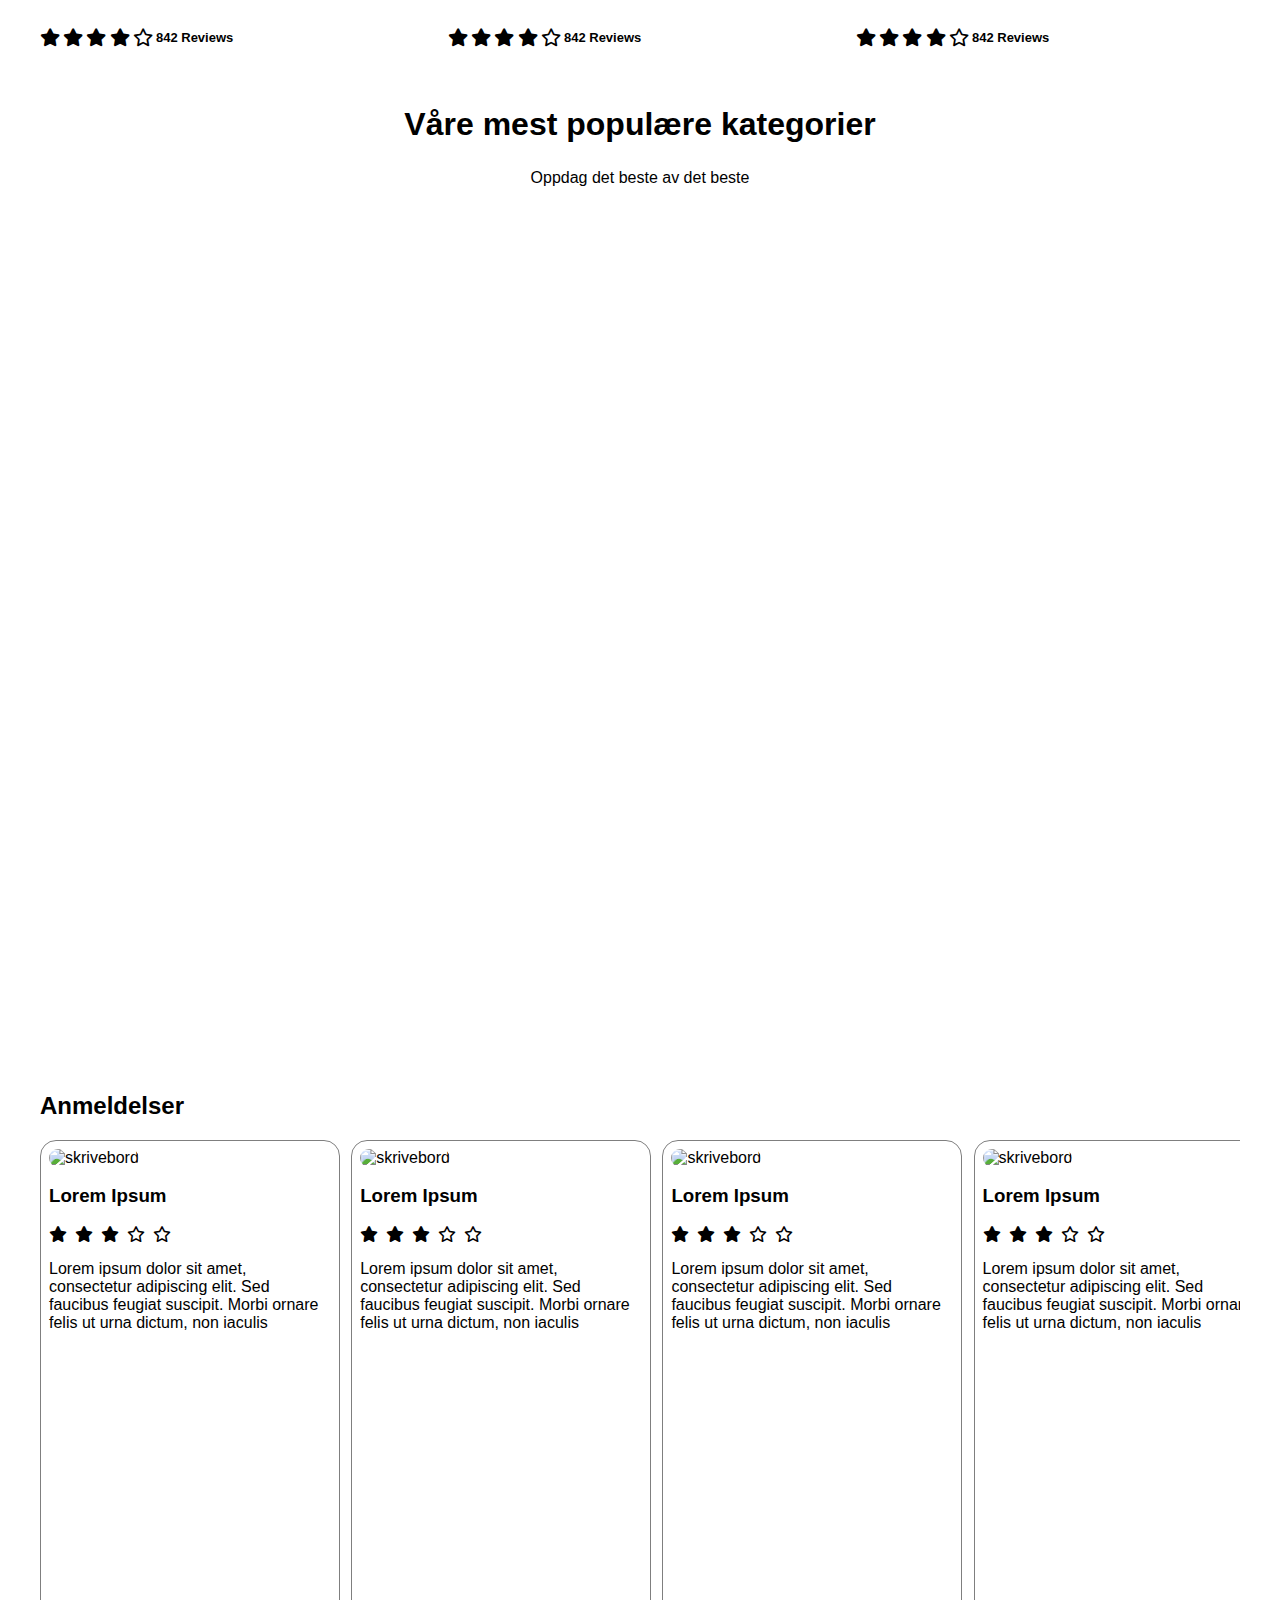
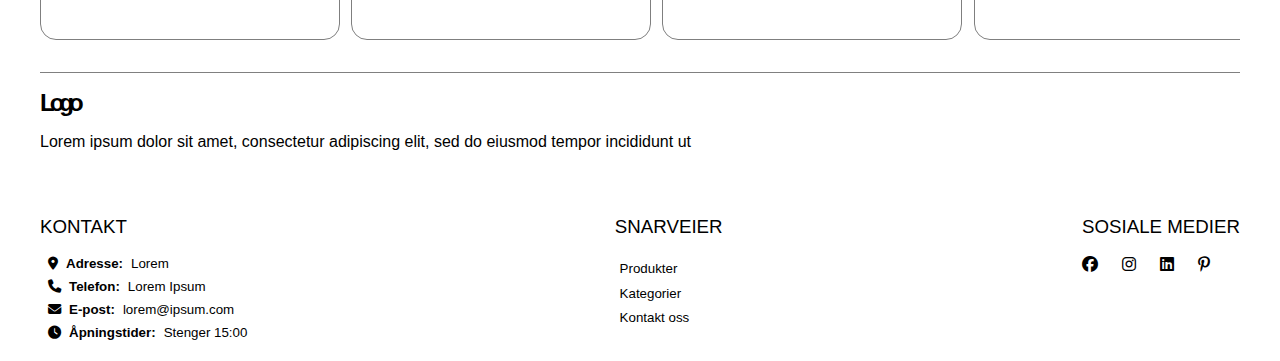
==== commit 86d05338: "dag15" ====
--- a/index.html
+++ b/index.html
@@ -14,7 +14,7 @@
 
     <body id="index">
         <div id="content-container">
-        <header>
+            <header>
                 <nav>
                     <form>
                         <label>
@@ -33,7 +33,7 @@
                             <a class="logo" href="index.html">Logo</a>
                         </li>
                         <li>
-                            <a href="#kategorier">Kategorier</a>
+                            <a href="index.html#kategorier">Kategorier</a>
                         </li>
                         <li>
                             <a href="#tilgang">Kontakt oss</a>
@@ -50,31 +50,34 @@
         <main >
             <section id="banner">
                     <div class="scroll-container">
-                        
+                        <i id="left-arrow" class="fa-solid fa-arrow-left"></i>
+                        <i id="right-arrow" class="fa-solid fa-arrow-right"></i>
                         <article id="slider1">
                             <h2>Lorem ipsum dolor sit amet, consectetur adipiscing elit, sed do . Ut enim ad minim</h2>
                             <p>
                                 Lorem ipsum dolor sit amet, consectetur adipiscing elit. Sed faucibus feugiat suscipit. 
                                 
                             </p>
-                            <a href="#" class="bold">Les mer</a>
+                            <a href="produkter.html" class="bold">Les mer</a>
                         </article>
 
                         <article id="slider2">
-                            <h2>Lorem Ipsum</h2>
+                            <h2>Lorem ipsum dolor sit amet, consectetur adipiscing elit, sed do . Ut enim ad minim</h2>
                             <p>
                                 Lorem ipsum dolor sit amet, consectetur adipiscing elit. Sed faucibus feugiat suscipit. Morbi ornare felis ut urna dictum, non iaculis 
                                 
                             </p>
+                            <a href="produkter.html" class="bold">Les mer</a>
                         </article>
 
                         
                         <article id="slider3">
-                            <h2>Lorem Ipsum</h2>
+                            <h2>Lorem ipsum dolor sit amet, consectetur adipiscing elit, sed do . Ut enim ad minim</h2>
                             <p>
                                 Lorem ipsum dolor sit amet, consectetur adipiscing elit. Sed faucibus feugiat suscipit. Morbi ornare felis ut urna dictum, non iaculis 
                                 
                             </p>
+                            <a href="produkter.html" class="bold">Les mer</a>
                         </article>
                         
                     </div>
@@ -82,13 +85,13 @@
                     
             <section id="produkter">
                  <header>
-                            <h2>Våre mest populære produkter</h2>
-                            <p>Oppdag det beste av det beste</p>
-                            
-                            <ul>
-                                <li id="new-product">New Product</li>
-                                <li>Special Price</li>
-                                <li>Best Sellers</li>
+                        <h2>Våre mest populære produkter</h2>
+                        <p>Oppdag det beste av det beste</p>
+                            
+                        <ul >
+                            <li id="new-product">New Product</li>
+                            <li>Special Price</li>
+                            <li>Best Sellers</li>
                         </ul>
                     </header>
                     
@@ -244,28 +247,29 @@
                         <h2>Våre mest populære kategorier</h2>
                         <p>Oppdag det beste av det beste</p>
                     </header>
-                    <article id="category1">
-                        <h3>CATEGORY1</h3>
-                    </article>
-                        
-                    <article id="category2">
-                        <h3>CATEGORY2</h3>
-                    </article>
-                        
-                    <article id="category3">
-                        <h3>CATEGORY3</h3> 
-                    </article>
-                    
-                    <article id="category4">
-                        <h3>CATEGORY4</h3>
-                    </article>
-
-                    
-                        
-                    <article id="category5">
-                        <h3>CATEGORY5</h3>
-                    </article>
-
+                    <div id="category-container">
+                        <article id="category1">
+                            <h3>CATEGORY1</h3>
+                        </article>
+                            
+                        <article id="category2">
+                            <h3>CATEGORY2</h3>
+                        </article>
+                            
+                        <article id="category3">
+                            <h3>CATEGORY3</h3> 
+                        </article>
+                        
+                        <article id="category4">
+                            <h3>CATEGORY4</h3>
+                        </article>
+
+                        
+                            
+                        <article id="category5">
+                            <h3>CATEGORY5</h3>
+                        </article>
+                    </div>
 
             </section>
             
--- a/css/css.css
+++ b/css/css.css
@@ -157,7 +157,7 @@
     }
 }
 
-
+/*Universelle klasser på dette nettstedet*/
 .bold{
     font-weight: bold;
 }
@@ -200,17 +200,383 @@
 
 
 
+
+#index{
+    #banner{
+        position: relative;
+        max-width: 100%;
+        min-width: 100%;
+        height: 35rem;
+        display: flex;
+        flex-wrap: wrap;
+        gap: 1rem;
+        
+        #left-arrow , #right-arrow{
+            display: none;
+        }
+        
+         #slider1{
+           
+            background-image: url("https://cdn.pixabay.com/photo/2024/01/08/15/54/defile-8495836_1280.jpg");
+            h2{
+             max-width:50% ;   
+            }
+
+            p{
+                text-align: right;
+                max-width: 100%;
+                
+            }
+
+            a{
+                display: flex;
+                align-items: center;
+                padding:1.5rem;
+            }
+         }
+        
+         #slider2{
+            display: none;
+         }
+         #slider3{
+            display: none;
+         }
+        
+        
+    }
+    
+    
+    
+    
+    
+    
+    
+    
+    
+    
+    #banner .scroll-container{
+        display: flex;
+        gap:1rem;
+        overflow: scroll;
+        border-radius: 1rem;
+        
+    
+    }
+    
+    #banner .scroll-container article {
+        min-width: 100%;
+        min-height: 100%;
+       
+        border-radius: 1rem;
+        padding:0.5rem;
+        display:flex;
+        flex-wrap:wrap;
+        justify-content:right;
+        
+        p,h2{
+        
+            text-align:right;
+            
+            display:flex;
+            flex-wrap: wrap;
+        }
+    
+       
+        a{
+            position:relative;
+            
+            height: 1rem;
+            text-align: center;
+            border-radius: 2rem;
+            
+
+            
+            color:black;
+            background-color:white ;
+            text-decoration: none;
+        }
+        
+    }
+    
+    
+    
+    
+    #produkter{
+        
+        
+        display: flex;
+        flex-wrap: wrap;
+        gap:1rem;
+        
+        header{
+            padding:0.6rem;
+            margin: 0px;
+            min-width: 100%;
+            padding-bottom: 2.5rem;
+            h2,p{
+                width: 100%;
+                text-align: center;
+                
+            }
+            h2{
+                font-size:xx-large;
+                
+            }
+                
+            ul{
+                padding-left:0;
+                min-width: 100%;
+                display: flex;
+                gap: 0.6rem;
+                justify-content: center;
+              
+    
+                li{
+                    
+                    width: 30%; 
+                    
+                    padding-top: 1rem;
+                    padding-bottom:1rem;
+                    text-align: center;
+    
+                    font-size: small;
+                    border-radius: 2rem;
+                    border:0.1px solid black;
+                    
+                    
+                }
+    
+                
+    
+                #new-product{
+                    color: white;
+                    background-color: rgb(46, 46, 46);
+                }
+            
+                }       
+    }
+    
+    
+    
+    
+    
+        .product-card {
+            max-width: 100%;
+            padding: 0px;
+            a{
+                color: black;
+                text-decoration: none;
+                
+            }
+            
+            button{
+                position: relative;    
+                background-color:rgb(229 229 229 / 50%);
+                border-radius: 20rem;
+                border: 0px;
+                left:23.6rem; 
+                top:3.3rem; 
+                  
+                    i{
+                       color: white;
+                        
+                        
+                        border-radius: 20rem;
+                        font-size: 1.5rem;
+                        
+                        padding: 0.5rem;
+                        border:0.1px;
+                        background-color:rgb(229 229 229 / 50%);
+    
+                        
+                    }
+        
+                   
+        
+        
+               }
+           
+            
+    
+            img{
+                border-radius: 1rem;
+                max-width: 100%;
+            }
+            
+            .product-info{
+                gap:55%;
+               
+                }
+            ul{
+                padding:0px;
+                display: flex;
+                flex-wrap: wrap;
+                width: 100%;
+                gap:0.2rem;
+                
+                li{
+                    align-content: center;
+                    padding: 0px;
+                    font-size: small;
+                    h3{
+                        font-size: large;
+                    }
+    
+                    i{
+                        font-size: large;
+                    }
+                }
+            }
+            }
+        }
+    
+    
+    
+    
+    #kategorier{
+        
+        header{
+                padding:1rem;
+               h2{
+            font-size:xx-large;
+                }
+            }
+         
+        
+            article {
+                border-radius: 1rem;
+                background-size: cover;
+                margin-bottom:0.8rem;
+                max-width: 100%;
+                h3{
+                    color: white;
+                }
+        
+                
+        
+        
+            }
+        
+            h2{
+                
+                text-align: center;
+            }
+        
+            p{
+               
+                text-align: center;
+            }
+        
+            #category1{
+                
+                height:  15.7rem;
+                background-image: url("https://cdn.pixabay.com/photo/2023/07/08/07/24/ai-generated-8113881_1280.jpg");
+                align-content: center;
+                text-align:center;
+            }
+            #category2{
+                height: 22rem;
+                align-content: center;
+                text-align:center;
+                background-image: url("https://cdn.pixabay.com/photo/2012/03/02/12/43/clockwork-21254_1280.jpg");
+            }
+        
+            #category3{
+                height: 27.4rem;
+                background-image: url("https://cdn.pixabay.com/photo/2024/05/19/08/39/work-8772016_1280.jpg");
+                align-content: center;
+                text-align:center;
+            }
+        
+            #category4{
+                height:  15.7rem;
+                align-content: center;
+                text-align:center;
+                background-image: url("https://cdn.pixabay.com/photo/2015/01/08/18/25/desk-593327_1280.jpg");
+            }
+        
+            #category5{
+                height: 15.7rem;
+                align-content: center;
+                text-align:center;
+                background-image: url("https://cdn.pixabay.com/photo/2014/09/07/22/15/industry-438428_1280.jpg");
+            }
+        
+        }
+    
+    
+    
+    
+    
+    
+    
+   
+    
+    
+    
+    
+ .bold{
+        font-weight:  bold;
+    }
+        
+    
+    
+    
+    #reviews{
+        article{
+            border:0.1px, solid, rgb(0 0 0 / 50%);
+            border-radius:1rem;
+            
+            padding:0.5rem;
+            min-width:300px;
+            height:500px;
+        }
+        
+        ul{
+            display:flex;
+            gap:0.5rem;
+        }
+        img{
+            border-radius:5rem;
+            height:5rem;
+            }
+    
+        .scroll-container{
+            display: flex;
+            overflow: scroll;
+            gap:0.7rem;
+            
+           
+    
+        }
+    
+    }
+    
+    
+    
+    
+    
+    
+    
+    
+    
+    
+    
+}
+
+
 #handlekurv{
-    
+    max-width: 450px;
     .gray{
         color: gray;
         font-weight: bold;
     }
     section{
         margin-top: 1rem;
-    }
-
-
+        
+    }
+
+   
     .graybutton{
         text-align: center;
         background-color: rgb(63, 63, 63);
@@ -236,6 +602,7 @@
     #shoppingbagen_din{
         border: solid rgb(224, 224, 224) 1px;
         padding:1rem;
+        min-width: 400px;
         
         h2{
             min-width: 100%;
@@ -330,6 +697,13 @@
                 border: solid rgb(224, 224, 224) 1px;
                 padding:1rem;
             }
+            .levering-liste{
+                ul{
+                    border: none;
+                }
+                
+            }
+            
         }
     
     #betaling{
@@ -347,7 +721,7 @@
                 padding:0.2rem;
                 
                 
-                    min-width: 100%;
+                   
                     
                 
             }
@@ -390,98 +764,7 @@
             }
         }
     }
-    #lignende-produkter{
-        
-        background-color: white;
-        margin-top:1rem;
-        margin-left: 1rem;
-       
-        .scroll-container{
-        display: flex;
-        overflow: scroll;
-        gap:0.7rem;
-       
-       
-        .product-card{
-            min-width: 286px;
-            min-height: 100%;
-            padding: 0px;
-          
-            a{
-                text-decoration: none;
-            }
-                
-                   
-              button{
-                position: relative;    
-                background-color:rgb(229 229 229 / 50%);
-                border-radius: 20rem;
-                border: 0px;
-                left:14.8rem; 
-                top:3rem; 
-                  
-                    i{
-                       color: white;
-                        
-                        
-                        border-radius: 20rem;
-                        font-size: 1.5rem;
-                        
-                        padding: 0.5rem;
-                        border:0.1px;
-                        background-color:rgb(229 229 229 / 50%);
-    
-                        
-                    }
-                
-              }
-                    
-        
-                   
-        
-        
-               
-           
-            
-    
-            img{
-                border-radius: 1.5rem;
-                min-width: 100%;
-                height: fit-content;
-            }
-            
-           
-            ul{
-                padding:0px;
-                display: flex;
-                flex-wrap: wrap;
-                width: 100%;
-                gap:0.2rem;
-                text-decoration:none ;
-                
-                li{
-                    align-content: center;
-                    padding: 0px;
-                    font-size: small;
-                    color: black;
-                    text-decoration:none ;
-                    h3{
-                        font-size: large;
-                        text-decoration:none;
-                        
-                    }
-    
-                    i{
-                        font-size: large;
-                    }
-                }
-            }
-            }
-            
-        }
-    
-    }
-    
+ 
     #produkt-bilder{
         display: grid;
         grid-template-columns: 1fr;
@@ -540,6 +823,7 @@
         #anmeldelser-container{
             display: flex;
             justify-content: space-between;
+            border-bottom:white;
             
             h3{
                 font-size: 16px;
@@ -551,9 +835,10 @@
                 flex-wrap: wrap;
                 align-items: center;
             }
-        }
-        
-        
+            
+        }
+        
+       
         
         
         form{
@@ -569,30 +854,40 @@
                
             }
             
+            
 
             input{
-                width: 82%;
+                
+                width: 81%;
                 border: none;
                 background-color: black;
                 color: white;
                 padding:1.2rem 6rem 1.2rem 6rem;
-
-            
-                
-                
-                
-            }
-        }
-        
-        
-        
-        
-        
-
-       
-
-        
-
+                
+
+            
+                
+                
+                
+            }
+            input:hover{
+                
+                background-color: gray;
+            }
+
+            #lik-produkt{
+                padding: 1.1rem;
+                background-color: white;
+                margin-left:1rem;
+                
+            }
+
+            
+          
+        
+            
+        }
+        
 
 
         details{
@@ -613,7 +908,7 @@
           }
           
         
-          summary::after {
+        summary::after {
             font-weight: normal;
             font-size: x-large;
             
@@ -634,352 +929,113 @@
             
           }
           
-    
-        }
-    
-    
-
-
-
-
-
-
-
-
-
-
-#index{
-    #banner{
-        position: relative;
-        max-width: 100%;
-        min-width: 100%;
-        height: 20rem;
-        display: flex;
-        flex-wrap: wrap;
-        gap: 1rem;
-       
-        
-        
-    }
-    
-    
-    
-    
-    
-    
-    
-    
-    
-    
-    #banner .scroll-container{
-        display: flex;
-        gap:1rem;
-        overflow: scroll;
-        border-radius: 1rem;
-        
-    
-    }
-    
-    #banner .scroll-container article {
-        min-width: 100%;
-        min-height: 100%;
-        background-image: url("https://cdn.pixabay.com/photo/2018/09/23/18/30/drop-3698073_1280.jpg");
-        border-radius: 1rem;
-        padding:0.5rem;
-        display:flex;
-        flex-wrap:wrap;
-        justify-content:right;
-        
-        p,h2{
-        
-            text-align:right;
-            
-            display:flex;
-            flex-wrap: wrap;
-        }
-    
-       
-        a{
-            position:relative;
-            
-            height: 1rem;
-            text-align: center;
-            border-radius: 2rem;
-            
-
-            
-            color:black;
-            background-color:white ;
-            text-decoration: none;
-        }
-        
-    }
-    
-    
-    
-    
-    #produkter{
-        
-        
-        display: flex;
-        flex-wrap: wrap;
-        gap:1rem;
-        
-        header{
-            padding:0.6rem;
-            margin: 0px;
-            min-width: 100%;
-            padding-bottom: 2.5rem;
-            h2,p{
-                width: 100%;
-                text-align: center;
-                
-            }
-            h2{
-                font-size:xx-large;
-                
-            }
-                
-            ul{
-                padding-left:0;
-                min-width: 100%;
-                display: flex;
-                gap: 0.6rem;
-                justify-content: center;
-              
-    
-                li{
-                    
-                    width: 30%; 
-                    
-                    padding-top: 1rem;
-                    padding-bottom:1rem;
-                    text-align: center;
-    
-                    font-size: small;
-                    border-radius: 2rem;
-                    border:0.1px solid black;
-                    
-                    
-                }
-    
-                
-    
-                #new-product{
-                    color: white;
-                    background-color: rgb(46, 46, 46);
-                }
-            
-                }       
-    }
-    
-    
-    
-    
-    
-        .product-card {
-            max-width: 100%;
-            padding: 0px;
-            a{
-                color: black;
-                text-decoration: none;
-                
-            }
-            
-            button{
-                position: relative;    
-                background-color:rgb(229 229 229 / 50%);
-                border-radius: 20rem;
-                border: 0px;
-                left:28rem; 
-                top:3.3rem; 
-                  
-                    i{
-                       color: white;
-                        
-                        
-                        border-radius: 20rem;
-                        font-size: 1.5rem;
-                        
-                        padding: 0.5rem;
-                        border:0.1px;
-                        background-color:rgb(229 229 229 / 50%);
-    
-                        
-                    }
-        
-                   
-        
-        
-               }
+    #lignende-produkter{
+        
+            background-color: white;
+            margin-top:1rem;
+            margin-left: 1rem;
            
-            
-    
-            img{
-                border-radius: 1rem;
-                max-width: 100%;
-            }
-            
-            .product-info{
-                gap:55%;
-               
-                }
-            ul{
-                padding:0px;
-                display: flex;
-                flex-wrap: wrap;
-                width: 100%;
-                gap:0.2rem;
-                
-                li{
-                    align-content: center;
-                    padding: 0px;
-                    font-size: small;
-                    h3{
-                        font-size: large;
-                    }
-    
-                    i{
-                        font-size: large;
-                    }
-                }
-            }
-            }
-        }
-    
-    
-    
-    
-    #kategorier{
-        
-        header{
-                padding:1rem;
-               h2{
-            font-size:xx-large;
-                }
-            }
-         
-        
-            article {
-                border-radius: 1rem;
-                background-size: cover;
-                margin-bottom:0.8rem;
-                max-width: 100%;
-                h3{
-                    color: white;
-                }
-        
-                
-        
-        
-            }
-        
-            h2{
-                
-                text-align: center;
-            }
-        
-            p{
-               
-                text-align: center;
-            }
-        
-            #category1{
-                
-                height:  15.7rem;
-                background-image: url("https://cdn.pixabay.com/photo/2023/07/08/07/24/ai-generated-8113881_1280.jpg");
-                align-content: center;
-                text-align:center;
-            }
-            #category2{
-                height: 22rem;
-                align-content: center;
-                text-align:center;
-                background-image: url("https://cdn.pixabay.com/photo/2012/03/02/12/43/clockwork-21254_1280.jpg");
-            }
-        
-            #category3{
-                height: 27.4rem;
-                background-image: url("https://cdn.pixabay.com/photo/2024/05/19/08/39/work-8772016_1280.jpg");
-                align-content: center;
-                text-align:center;
-            }
-        
-            #category4{
-                height:  15.7rem;
-                align-content: center;
-                text-align:center;
-                background-image: url("https://cdn.pixabay.com/photo/2015/01/08/18/25/desk-593327_1280.jpg");
-            }
-        
-            #category5{
-                height: 15.7rem;
-                align-content: center;
-                text-align:center;
-                background-image: url("https://cdn.pixabay.com/photo/2014/09/07/22/15/industry-438428_1280.jpg");
-            }
-        
-        }
-    
-    
-    
-    
-    
-    
-    
-   
-    
-    
-    
-    
- .bold{
-        font-weight:  bold;
-    }
-        
-    
-    
-    
-    #reviews{
-        article{
-            border:0.1px, solid, rgb(0 0 0 / 50%);
-            border-radius:1rem;
-            
-            padding:0.5rem;
-            min-width:300px;
-            height:500px;
-        }
-        
-        ul{
-            display:flex;
-            gap:0.5rem;
-        }
-        img{
-            border-radius:5rem;
-            height:5rem;
-            }
-    
-        .scroll-container{
+            .scroll-container{
             display: flex;
             overflow: scroll;
             gap:0.7rem;
-            
            
-    
-        }
-    
-    }
-    
-    
-    
-    
-    
-    
-    
-    
-    
-    
+           
+            .product-card{
+                min-width: 286px;
+                min-height: 100%;
+                padding: 0px;
+              
+                a{
+                    text-decoration: none;
+                }
+                   
+                       
+                  button{
+                    position: relative;    
+                    background-color:rgb(229 229 229 / 50%);
+                    border-radius: 20rem;
+                    border: 0px;
+                    left:14.8rem; 
+                    top:3rem; 
+                      
+                        i{
+                           color: white;
+                            
+                            
+                            border-radius: 20rem;
+                            font-size: 1.5rem;
+                            
+                            padding: 0.5rem;
+                            border:0.1px;
+                            background-color:rgb(229 229 229 / 50%);
+        
+                            
+                        }
+                    
+                       
+                  }
+                        
+            
+                       
+            
+            
+                   
+               
+                
+        
+                img{
+                    border-radius: 1.5rem;
+                    width: 286px;
+                    height: fit-content;
+                }
+                
+               
+                ul{
+                    padding:0px;
+                    display: flex;
+                    flex-wrap: wrap;
+                    width: 100%;
+                    gap:0.2rem;
+                    text-decoration:none ;
+                    
+                    li{
+                        align-content: center;
+                        padding: 0px;
+                        font-size: small;
+                        color: black;
+                        text-decoration:none ;
+                        h3{
+                            font-size: large;
+                            text-decoration:none;
+                            
+                        }
+        
+                        i{
+                            font-size: large;
+                        }
+                    }
+                }
+                }
+                
+            }
+        
+        }
+        
     
 }
+    
+    
+
+
+
+
+
+
+
+
+
+
 
 
 
@@ -1072,17 +1128,128 @@
 
    
     #index{
-            #banner{
-
-
-
-
-
-                a{
-                    padding-bottom:1rem;
-                    text-align: center;
-                    align-items: center;
-                }
+            
+        #banner{
+                height: 30rem;
+                
+                
+                #slider1, #slider2, #slider3{
+                    display:block;
+                    display: grid;
+                    grid-template-columns:1fr 1fr 1fr ;
+                    grid-template-rows: 1fr 1fr 1fr;
+
+                   
+                    h2{
+                        grid-row: 1/2;
+                    }
+                    p{
+                        grid-row: 2/3;grid-row: 2/3;
+                    }
+
+                    a{
+                        display: flex;
+                        align-items: center;
+                        padding:1.5rem;
+                        grid-row: 3/4;
+                        max-width: fit-content;
+                    }
+                }
+                
+                
+                #slider1{
+                    
+                    justify-items: right;
+                    
+                    h2{
+                        grid-column: 3/4;
+                        
+                    }
+                    p{
+                        grid-column: 3/4;
+                        
+                    }
+                    a{
+                        
+                        grid-column: 3/4;
+                       
+                        
+                      
+                    }
+                }
+                
+                
+                #slider2{
+                    background-image: url("https://cdn.pixabay.com/photo/2019/08/28/12/20/fog-4436636_1280.jpg");
+                    
+                    
+                    h2{
+                        grid-column: 1/2;
+                        text-align: left;
+                    }
+                    p{                      
+                        grid-column: 1/2;
+                        text-align: left;
+                    }
+                    a{
+                        
+                        grid-column: 1/2;
+                        background-color: black;
+                        color: white;
+                    }
+        
+                }
+                #slider3{
+                    background-image: url("https://cdn.pixabay.com/photo/2018/09/23/18/30/drop-3698073_1280.jpg");
+                   
+                    h2{
+                        color: white;
+                        grid-row: 1/2;
+                        text-align: left;
+                    }
+                    p{
+                        color: white;
+                        grid-column: 1/2;
+                        
+                        text-align: left;
+                    }
+                    a{
+                        
+                        
+                        grid-row: 3/4;
+                        
+                        background-color: white;
+                        color:black;
+                    }
+                }
+
+                
+                .scroll-container{
+                    height: 30rem;
+                }
+
+               
+               #left-arrow, #right-arrow{
+                display: block;
+                position: absolute;
+                top: 8rem;
+
+                color:black;
+                background-color:rgba(255, 255, 255, 0.5);
+                border-radius: 20rem;
+                padding:1rem;
+               }
+               
+                #left-arrow{    
+                    left: 1rem;
+                }
+                
+                #right-arrow{
+                    left: 95%;
+                }
+
+                 
+              
             }
 
     
@@ -1091,7 +1258,7 @@
                 
                 display: flex;
                 flex-wrap: wrap;
-                justify-content: center;
+                justify-content: space-between;
                 
                 
                 header{
@@ -1113,7 +1280,7 @@
             
                         li{
                             
-                            width: 30%; 
+                            max-width:20% ; 
                             
                             padding-top: 1rem;
                             padding-bottom:1rem;
@@ -1145,7 +1312,7 @@
             
             
             .product-card {
-                width: 30%;
+                width: 32%;
                 padding: 0px;
                 margin:0px;
                 
@@ -1153,7 +1320,7 @@
                 button{
                     position:relative;
                     display:inline-block;
-                    left: 23rem;
+                    left: 21rem;
                     top:1rem;
     
                     i:hover{
@@ -1163,7 +1330,7 @@
                     i{
                         color: white;
                         position: absolute;
-                        right:1.3rem;
+                        
                         
                         font-size: 1.5rem;
                         border-radius: 20rem;
@@ -1227,17 +1394,14 @@
     
     
         #kategorier{
-            display: grid;
-            grid-template-columns: 1fr,1fr,1fr;
-            grid-template-rows: 1fr,1fr,1fr;
-            
+            
+            min-width: 1200px;
             gap:1rem;
             
             header{
                 display:block;
-                width:100%;
-                grid-row: 1/2;
-                grid-column: 1/4;
+                min-width:100%;
+                
                 h2,p{
                     text-align:center;
                 }
@@ -1246,7 +1410,7 @@
             article {
                 border-radius: 1rem;
                 background-size: cover;
-                
+                justify-content: space-around;
         
                 h3{
                     color: white;
@@ -1267,54 +1431,59 @@
                 text-align: center;
                
             }
+
+            #category-container{
+                display: grid;
+                gap:1rem;
+                grid-template-columns: 1fr 1fr 1fr;
+                grid-template-rows:0.5fr 0.25fr 1fr;
+            }
         
             #category1{
-                grid-column-start: 1;
-                grid-column-end:2 ;
-                grid-row: 2/3;
-                height:15rem;
-                
+                grid-column: 1/2;
+                grid-row: 1/2;
+                height: auto;
                 background-image: url("https://cdn.pixabay.com/photo/2023/07/08/07/24/ai-generated-8113881_1280.jpg");
+                background:fill ;
                 align-content: center;
                 text-align:center;
             }
     
             #category2{
-                grid-column-start: 2;
-                grid-column-end: 3;
-                grid-row:2/4;
-                height: 15rem;
+                grid-column: 2/3;
+                grid-row: 1/2;
+                max-height: 0.5fr;
                 align-content: center;
                 text-align:center;
                 background-image: url("https://cdn.pixabay.com/photo/2012/03/02/12/43/clockwork-21254_1280.jpg");
+                background: fill;
             }
         
             #category3{
-                grid-column-start: 3;
-                grid-column-end: 4;
-                grid-row:2/5;
+                grid-column: 3/4;
+                grid-row: 1/3;
                 background-image: url("https://cdn.pixabay.com/photo/2024/05/19/08/39/work-8772016_1280.jpg");
+                height: auto;
                 align-content: center;
                 text-align:center;
-                height:30rem;
+                
             }
         
             #category4{
                 grid-column: 1/3;
-                grid-row:3/6;
-                height: 100%;
+                grid-row:2/4 ;
+                height: auto;
                 align-content: center;
                 text-align:center;
                 background-image: url("https://cdn.pixabay.com/photo/2015/01/08/18/25/desk-593327_1280.jpg");
             }
         
             #category5{
-                grid-column-start: 3;
-                grid-column-end: 4;
-                grid-row:4/6;
-                
+                grid-column: 3/4;
+                grid-row: 3/4;
                 align-content: center;
                 text-align:center;
+                height: auto;
                 background-image: url("https://cdn.pixabay.com/photo/2014/09/07/22/15/industry-438428_1280.jpg");
             }
         
@@ -1383,13 +1552,18 @@
             #produkt-oversikt{
                 max-width: 40%;
                 min-height: 640px;
+
+                #lik-produkt:hover{
+                    color: #d35e5e;
+                    
+                }
             }
             #lignende-produkter{
                 min-width: 100%;
                 height: 28rem;
                 
                     
-            
+                
           
         
                 background-color: white;
@@ -1403,7 +1577,7 @@
                 
                 max-height: 80%;
                 
-               
+                
                
                 .product-card{
                     min-width: block;
@@ -1434,7 +1608,13 @@
             
                                 
                             }
-                        
+                            
+                            i:hover{
+                                background-color: #d35e5e;
+                              
+                            }
+
+
                       }
                             
                 
@@ -1479,22 +1659,56 @@
 
     
     #handlekurv{
-        
-        
-        
-        
-        
-        
+       max-width: 1200px;
+        #opplysninger, #shoppingbagen_din , #levering, #betaling {
+            display: flex;
+            flex-wrap: wrap;
+            justify-content: center;
+            padding:0px;
+            padding-top:1rem ;
+            form, article, h2{
+                max-width: 600px;
+           }
+           li{
+                padding: 0px;
+                margin: 0px;
+            }
+            
+           .nestet-liste{
+                display: flex;
+                justify-content: space-between;
+                min-width: 100%;
+                max-width: 600px;
+                
+                
+                .nestetliste1{
+                    width: 295px;
+                    padding-bottom: 0.2rem;
+                }
+                .nestetliste2{
+                    width:  295px;
+                    padding-bottom: 0.2rem;
+                }
+        }
+
+           header{
+                min-width: 100%;
+                padding-left: 25%;
+           } 
+           
+           
+            
+        }
         
         #shoppingbagen_din{
             display: flex;
             flex-wrap: wrap;
             gap:1rem;
-            padding:2rem;
+            
             
             article{
                 display: grid;
-                grid-template-columns: 1fr 1fr 1fr;
+                grid-template-columns: 1fr 0.5fr 1fr;
                 grid-template-rows:1fr 1fr;
                 gap:1rem;
                 
@@ -1510,6 +1724,9 @@
                     max-width: 40%;
                     grid-column: 2/3;
                     grid-row:2/3 ;
+                    li{
+                        max-width: 80px;
+                    }
                 }
                 .amount-and-size{
                     min-width: 90;
@@ -1519,6 +1736,7 @@
     
                 .button-list{
                     display: block;
+                    justify-self: right;
                 }
 
 
@@ -1526,9 +1744,46 @@
            
         
         }
-
-
-
+        
+        #opplysninger{
+            form{
+                min-width: 600px;
+                ul{
+                    padding-bottom:0.2rem ;
+                    li{
+                        padding-bottom:0.3rem;
+                        
+                    }
+                }
+            }
+            
+            
+            
+            
+        }
+        
+        #levering{
+            .levering-liste{
+                display: flex;
+                flex-wrap: wrap;
+                justify-content: space-between;
+
+                ul{
+                    padding:0px
+                }
+               
+                .pakke-pris{
+                    align-self: right;
+                }
+            }
+            
+            
+        }
+        
+       
+
+
+       
     }
     
   
